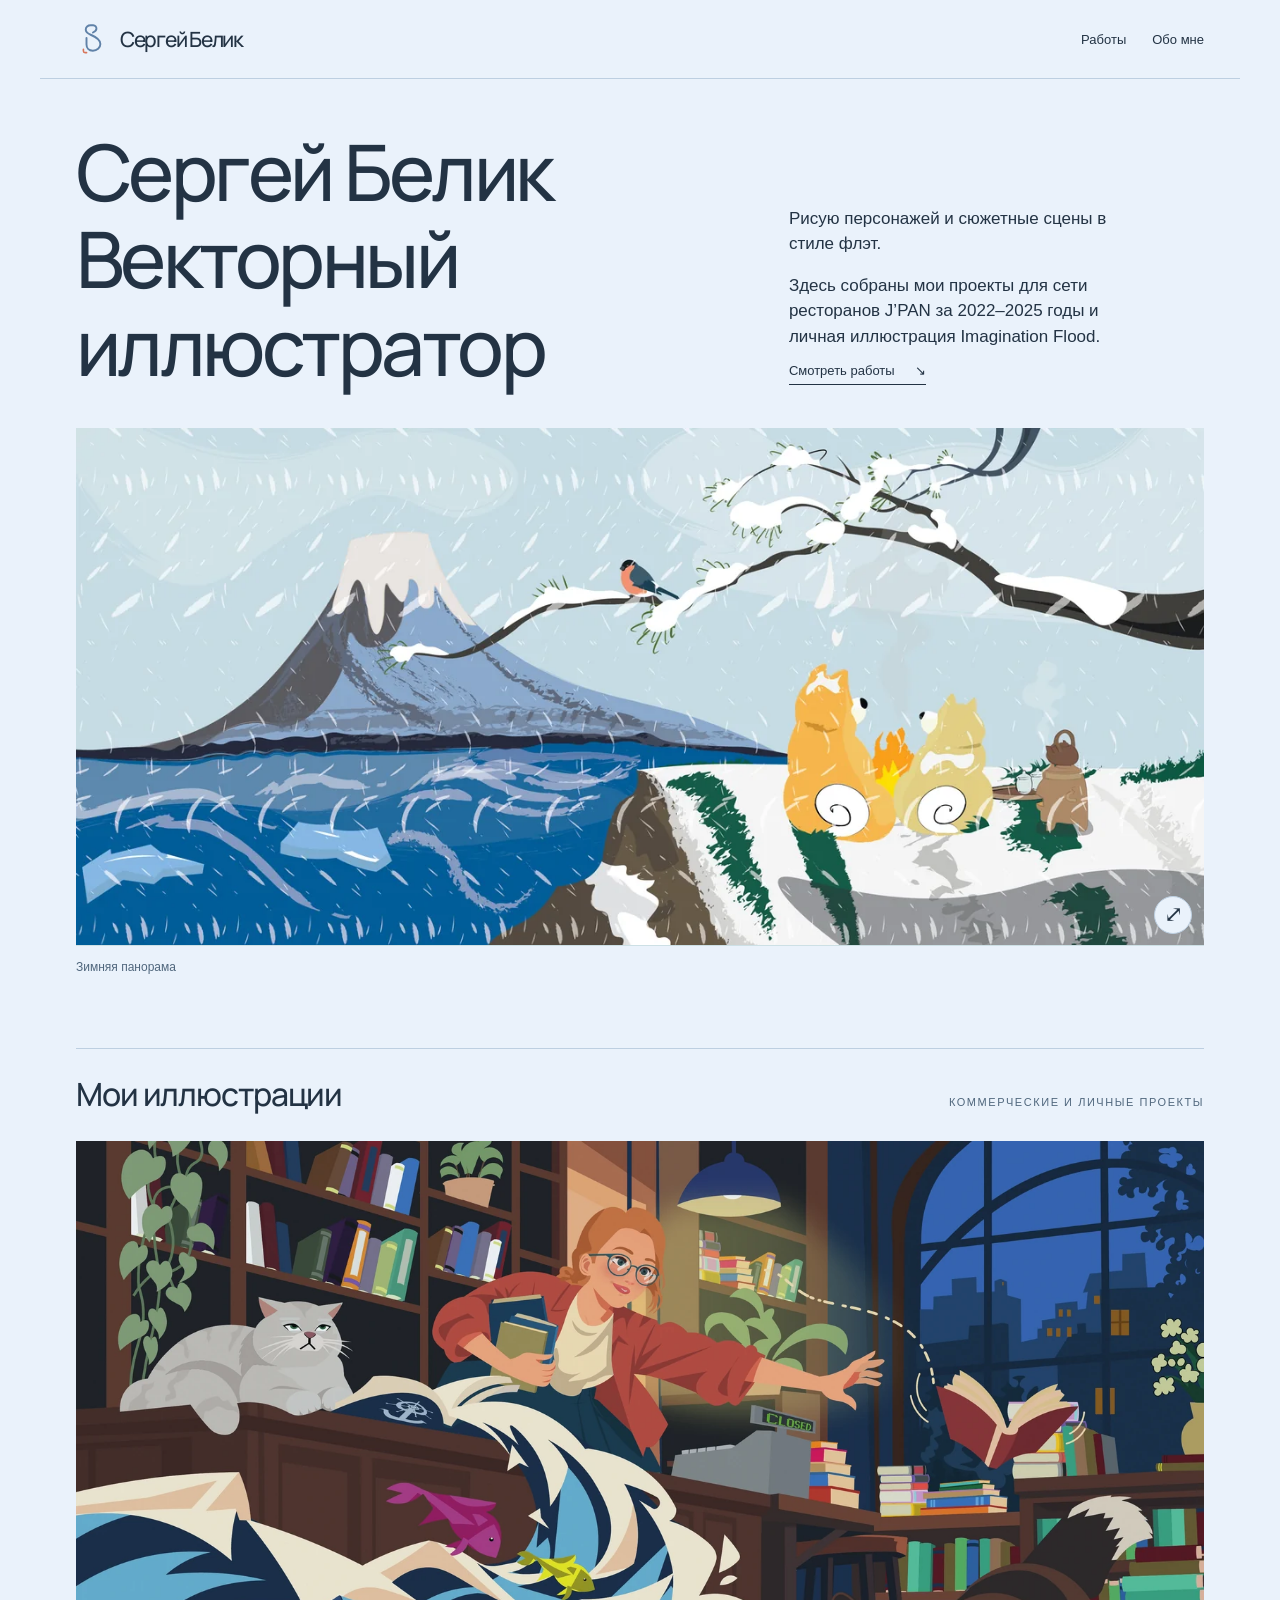
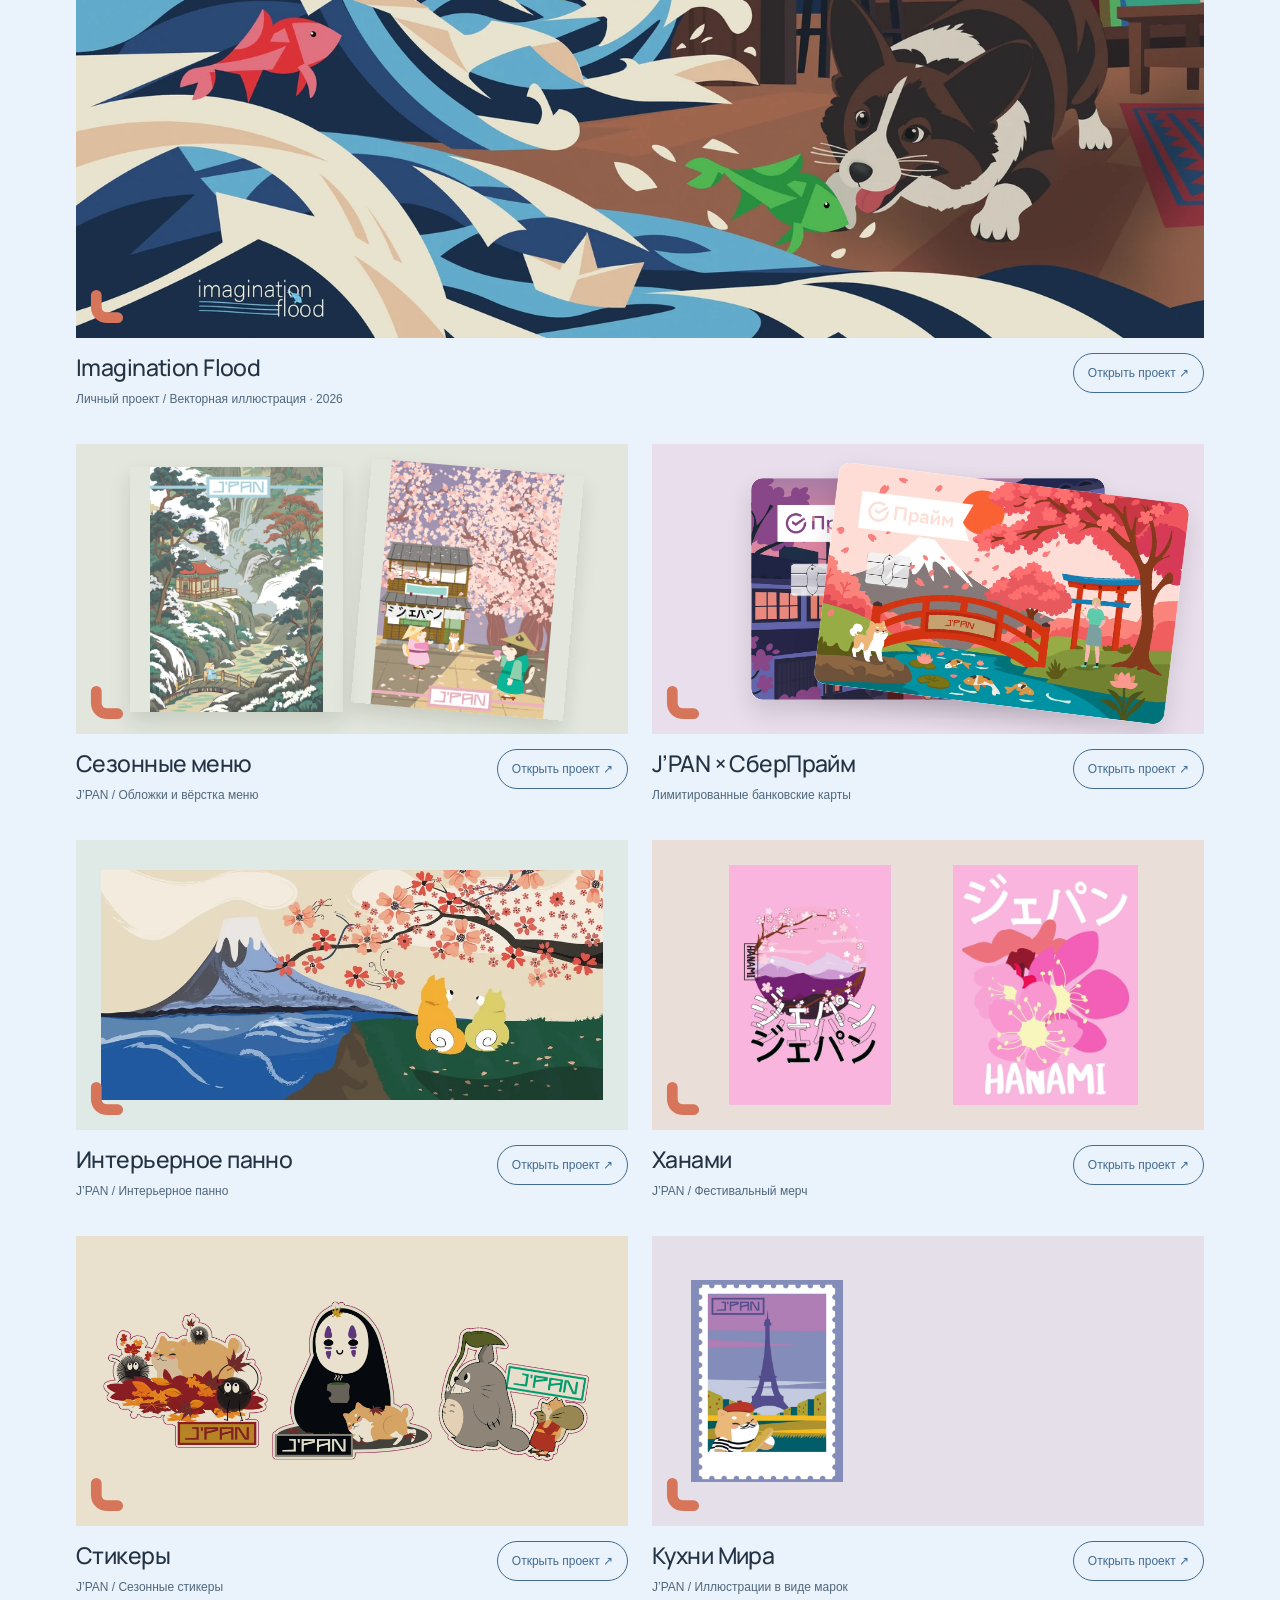
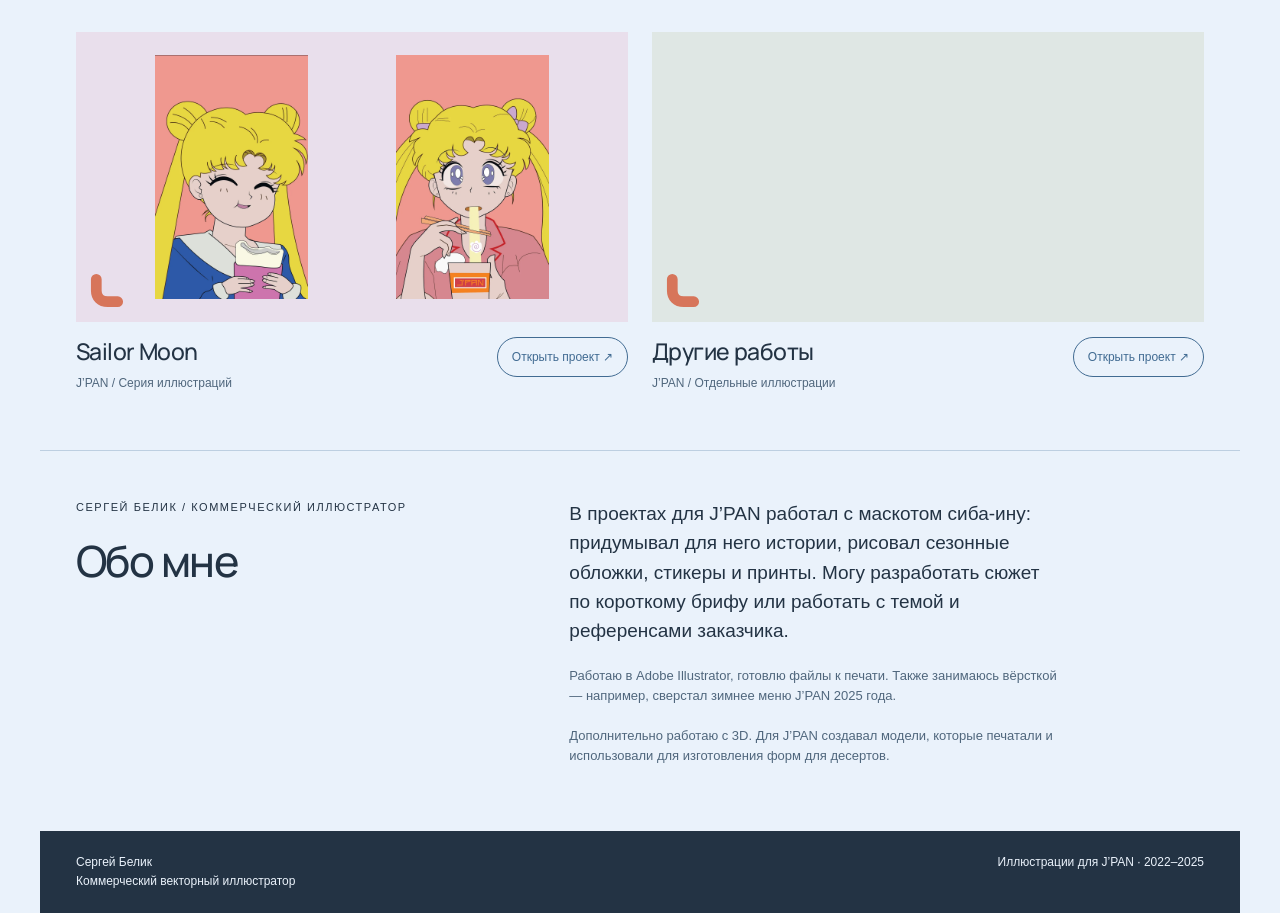
==== index.html @ 5c2aaefe "Preserve the corner's rounded bend throughout the elastic flight" ====
<!DOCTYPE html>

<html lang="ru">
<head>
<meta charset="utf-8"/>
<meta content="width=device-width, initial-scale=1" name="viewport"/>
<meta content="#eaf2fb" name="theme-color"/>
<meta content="Сергей Белик — коммерческий векторный иллюстратор. Проекты для J’PAN в 2022–2025: меню, интерьер, мерч и коллаборации. Личные сюжетные иллюстрации." name="description"/>
<title>Сергей Белик — коммерческая векторная иллюстрация</title>
<link href="favicon.svg" rel="icon" type="image/svg+xml"/>
<link href="assets/fonts/manrope-medium.woff" rel="preload" as="font" type="font/woff" crossorigin="anonymous"/>
<link href="styles.css?v=20261020-smooth-corner" rel="stylesheet"/>
<script defer="" src="content.js?v=20261020-blue-corner"></script>
<script defer src="text-content.js?v=20261020-blue-corner"></script>
<script defer="" src="script.js?v=20261020-rounded-bend"></script>
</head>
<body>
<div id="sergey-portfolio-concept">
<header class="sp-header">
<button aria-label="Сергей Белик — на главную" class="sp-brand cursor-interaction" data-home="" type="button"><img aria-hidden="true" class="sp-brand-mark" src="assets/sb-ribbon.svg?v=20261008-blue-orange-3" alt="" width="32" height="32"/> <span data-text="home.brandName">Сергей Белик</span></button>
<nav aria-label="Навигация портфолио" class="sp-nav"><button class="cursor-interaction" data-jump="sp-work" type="button" data-text="ui.navWork">Работы</button><button class="cursor-interaction" data-jump="sp-about" type="button" data-text="ui.navAbout">Обо мне</button></nav>
</header>
<main class="sp-home">
<section class="sp-intro">
<div><h1 data-text="home.heading">Сергей Белик
Векторный иллюстратор</h1></div>
<div class="sp-intro-copy"><p data-text="home.intro">Рисую персонажей и сюжетные сцены в стиле флэт.</p><p data-text="home.introExtra">Здесь собраны мои проекты для сети ресторанов J’PAN за 2022–2025 годы и личная иллюстрация Imagination Flood.</p><button class="sp-text-link cursor-interaction" data-jump="sp-work" type="button"><span data-text="ui.viewWork">Смотреть работы</span> <span aria-hidden="true">↘</span></button></div>
</section>
<figure class="sp-hero"><button aria-label="Увеличить зимнюю панораму" class="sp-hero-view" data-image="hero" type="button"><img alt="Зимняя панорама J’PAN: гора Фудзи и сиба-ину у костра" data-asset="hero" decoding="async" fetchpriority="high" height="1925" src="assets/previews/hero-winter-panel.webp" width="4200"/></button><figcaption class="sp-hero-caption"><span data-text="home.heroCaption">Зимняя панорама</span></figcaption></figure>
<section class="sp-section" id="sp-work">
<div class="sp-section-head"><h2 data-text="home.worksTitle">Мои иллюстрации</h2><span class="sp-label" data-text="home.worksLabel">Коммерческие и личные проекты</span></div>
<div class="sp-grid">
<button aria-label="Открыть проект: Imagination Flood" class="sp-project sp-project-featured cursor-interaction" data-project="imagination-flood" type="button">
<span class="sp-project-art sp-imagination"><svg class="sp-project-corner" viewBox="423 818 108 111" aria-hidden="true" focusable="false"><path d="M443 838 L443 874 C443 895 457 909 479 909 L511 909"/></svg><img alt="Книжный магазин: девушка, кот и корги среди бумажных волн и оживших книг" data-asset="imaginationFlood" decoding="async" height="1132" loading="lazy" src="assets/previews/imagination-flood.webp" width="1600"/></span>
<span class="sp-project-meta"><span><span class="sp-project-title">Imagination Flood</span><span class="sp-project-label">Личный проект / Векторная иллюстрация · 2026</span></span><span aria-hidden="true" class="sp-arrow">Открыть проект ↗</span></span>
</button>







<button aria-label="Открыть проект: Сезонные меню J’PAN" class="sp-project cursor-interaction" data-project="menus" type="button"><span class="sp-project-art sp-menus"><svg class="sp-project-corner" viewBox="423 818 108 111" aria-hidden="true" focusable="false"><path d="M443 838 L443 874 C443 895 457 909 479 909 L511 909"/></svg><img alt="Зимняя обложка J’PAN" data-asset="winterFront" decoding="async" height="3600" loading="lazy" src="assets/previews/winter25a_back.webp" width="2546"/><img alt="Весенняя обложка Ханами" data-asset="springFront" decoding="async" height="3600" loading="lazy" src="assets/previews/hanami_front.webp" width="2546"/></span><span class="sp-project-meta"><span><span class="sp-project-title">Сезонные меню</span><span class="sp-project-label">J’PAN / Обложки и вёрстка меню</span></span><span aria-hidden="true" class="sp-arrow">Открыть проект ↗</span></span></button><button aria-label="Открыть проект: J’PAN × СберПрайм" class="sp-project cursor-interaction" data-project="bank" type="button"><span class="sp-project-art sp-bank"><svg class="sp-project-corner" viewBox="423 818 108 111" aria-hidden="true" focusable="false"><path d="M443 838 L443 874 C443 895 457 909 479 909 L511 909"/></svg><img alt="Банковская карта с ночной улицей" data-asset="bankNight" decoding="async" height="2270" loading="lazy" src="assets/previews/sber-night-final.webp" width="3600"/><img alt="Банковская карта с садом и сакурой" data-asset="bankSpring" decoding="async" height="2270" loading="lazy" src="assets/previews/sber-sakura-final.webp" width="3600"/></span><span class="sp-project-meta"><span><span class="sp-project-title">J’PAN × СберПрайм</span><span class="sp-project-label">Лимитированные банковские карты</span></span><span aria-hidden="true" class="sp-arrow">Открыть проект ↗</span></span></button><button aria-label="Открыть проект: Интерьерное панно" class="sp-project cursor-interaction" data-project="panel" type="button"><span class="sp-project-art sp-panel"><svg class="sp-project-corner" viewBox="423 818 108 111" aria-hidden="true" focusable="false"><path d="M443 838 L443 874 C443 895 457 909 479 909 L511 909"/></svg><img alt="Иллюстрация для интерьерного панно J’PAN" data-asset="panel" decoding="async" height="412" loading="lazy" src="assets/previews/panel-source-hi.webp" width="900"/></span><span class="sp-project-meta"><span><span class="sp-project-title">Интерьерное панно</span><span class="sp-project-label">J’PAN / Интерьерное панно</span></span><span aria-hidden="true" class="sp-arrow">Открыть проект ↗</span></span></button><button aria-label="Открыть проект: Ханами — фестивальный мерч" class="sp-project cursor-interaction" data-project="merch" type="button"><span class="sp-project-art sp-merch"><svg class="sp-project-corner" viewBox="423 818 108 111" aria-hidden="true" focusable="false"><path d="M443 838 L443 874 C443 895 457 909 479 909 L511 909"/></svg><img alt="Первый принт Ханами" data-asset="merchOne" decoding="async" height="1338" loading="lazy" src="assets/previews/hanami-print-1-cropped.webp" width="900"/><img alt="Второй принт Ханами" data-asset="merchTwo" decoding="async" height="1165" loading="lazy" src="assets/previews/hanami-print-2-cropped.webp" width="900"/></span><span class="sp-project-meta"><span><span class="sp-project-title">Ханами</span><span class="sp-project-label">J’PAN / Фестивальный мерч</span></span><span aria-hidden="true" class="sp-arrow">Открыть проект ↗</span></span></button><button aria-label="Открыть проект: Стикеры" class="sp-project cursor-interaction" data-project="stickers" type="button"><span class="sp-project-art sp-stickers"><svg class="sp-project-corner" viewBox="423 818 108 111" aria-hidden="true" focusable="false"><path d="M443 838 L443 874 C443 895 457 909 479 909 L511 909"/></svg><img alt="Осенний стикер J’PAN" data-asset="stickerOne" decoding="async" height="2000" loading="lazy" src="assets/previews/autumn-sticker-1.webp" width="2000"/><img alt="Второй осенний стикер J’PAN" data-asset="stickerTwo" decoding="async" height="2000" loading="lazy" src="assets/previews/autumn-sticker-2.webp" width="2000"/><img alt="Третий осенний стикер J’PAN" data-asset="stickerThree" decoding="async" height="2000" loading="lazy" src="assets/previews/autumn-sticker-3.webp" width="2000"/></span><span class="sp-project-meta"><span><span class="sp-project-title">Стикеры</span><span class="sp-project-label">J’PAN / Сезонные стикеры</span></span><span aria-hidden="true" class="sp-arrow">Открыть проект ↗</span></span></button><button aria-label="Открыть проект: Кухни Мира" class="sp-project cursor-interaction" data-project="series" type="button"><span class="sp-project-art sp-series"><svg class="sp-project-corner" viewBox="423 818 108 111" aria-hidden="true" focusable="false"><path d="M443 838 L443 874 C443 895 457 909 479 909 L511 909"/></svg><img alt="Первая иллюстрация серии Кухни Мира" data-asset="worldOne" decoding="async" height="2400" loading="lazy" src="assets/previews/world-cuisines-1.webp" width="1800"/><img alt="Вторая иллюстрация серии Кухни Мира" data-asset="worldTwo" decoding="async" height="2400" loading="lazy" src="assets/previews/world-cuisines-2.webp" width="1800"/><img alt="Третья иллюстрация серии Кухни Мира" data-asset="worldThree" decoding="async" height="2400" loading="lazy" src="assets/previews/world-cuisines-3.webp" width="1800"/></span><span class="sp-project-meta"><span><span class="sp-project-title">Кухни Мира</span><span class="sp-project-label">J’PAN / Иллюстрации в виде марок</span></span><span aria-hidden="true" class="sp-arrow">Открыть проект ↗</span></span></button><button aria-label="Открыть проект: Sailor Moon" class="sp-project cursor-interaction" data-project="sailor" type="button"><span class="sp-project-art sp-sailor"><svg class="sp-project-corner" viewBox="423 818 108 111" aria-hidden="true" focusable="false"><path d="M443 838 L443 874 C443 895 457 909 479 909 L511 909"/></svg><img alt="Sailor Moon — первая иллюстрация" data-asset="restored63" decoding="async" height="2600" loading="lazy" src="assets/previews/sailor-moon-1.webp" width="1625"/><img alt="Sailor Moon — вторая иллюстрация" data-asset="restored64" decoding="async" height="2600" loading="lazy" src="assets/previews/sailor-moon-2.webp" width="1625"/></span><span class="sp-project-meta"><span><span class="sp-project-title">Sailor Moon</span><span class="sp-project-label">J’PAN / Серия иллюстраций</span></span><span aria-hidden="true" class="sp-arrow">Открыть проект ↗</span></span></button><button aria-label="Открыть проект: Другие работы" class="sp-project cursor-interaction" data-project="selected" type="button"><span class="sp-project-art sp-selected"><svg class="sp-project-corner" viewBox="423 818 108 111" aria-hidden="true" focusable="false"><path d="M443 838 L443 874 C443 895 457 909 479 909 L511 909"/></svg><img alt="Иллюстрация с драконом" data-asset="dragon" decoding="async" height="1600" loading="lazy" src="assets/previews/dragon.webp" width="3200"/><img alt="Иллюстрация с Вилли Вонкой" data-asset="wonka" decoding="async" height="3400" loading="lazy" src="assets/previews/wonka.webp" width="2405"/></span><span class="sp-project-meta"><span><span class="sp-project-title">Другие работы</span><span class="sp-project-label">J’PAN / Отдельные иллюстрации</span></span><span aria-hidden="true" class="sp-arrow">Открыть проект ↗</span></span></button></div>
</section>
<section class="sp-about" id="sp-about"><div><p class="sp-label" data-text="home.aboutEyebrow">Сергей Белик / Коммерческий иллюстратор</p><h2 data-text="home.aboutTitle">Обо мне</h2></div><div class="sp-about-copy"><p data-text="home.aboutIntro">В проектах для J’PAN работал с маскотом сиба-ину: придумывал для него истории, рисовал сезонные обложки, стикеры и принты. Могу разработать сюжет по короткому брифу или работать с темой и референсами заказчика.</p><p data-text="home.aboutExtra">Работаю в Adobe Illustrator, готовлю файлы к печати. Также занимаюсь вёрсткой — например, сверстал зимнее меню J’PAN 2025 года.

Дополнительно работаю с 3D. Для J’PAN создавал модели, которые печатали и использовали для изготовления форм для десертов.</p></div></section>
</main>
<section aria-label="Страница проекта" class="sp-case" hidden="">
<button aria-label="Назад ко всем работам" class="sp-case-back cursor-interaction" data-return="" type="button"><span aria-hidden="true">←</span> <span data-text="ui.back">Назад</span></button>
<div class="sp-case-head"><div><p class="sp-label" data-case-label=""></p><h2 data-case-title=""></h2></div><p data-case-description=""></p></div>
<div class="sp-case-info"><div><span data-text="ui.client">Клиент</span><div data-case-client=""></div></div><div><span data-text="ui.role">Моя работа</span><div data-case-role=""></div></div><div><span data-text="ui.format">Носитель</span><div data-case-format=""></div></div></div><nav aria-label="Разделы проекта" class="sp-case-nav" hidden=""></nav>
<div class="sp-case-gallery"></div>
<div aria-label="Публикации проекта" class="sp-case-publications" hidden=""></div>
</section>
<footer class="sp-footer"><span><span data-text="home.footerName">Сергей Белик</span><br/><span data-text="home.footerRole">Коммерческий векторный иллюстратор</span></span><span data-text="home.footerNote">Иллюстрации для J’PAN · 2022–2025</span></footer>
<span aria-live="polite" class="sr-only" data-announcement=""></span>
<div class="sp-project-transition" role="status" aria-label="Открываем проект" hidden>
<svg class="sp-transition-logo" viewBox="403 244 480 700" aria-hidden="true" focusable="false">
<path class="sp-transition-blue" d="M647 484 C680 466 721 442 720 403 C722 365 698 332 650 330 L598 330 C537 330 492 367 493 425 C494 473 532 502 598 531 C705 576 804 629 804 725 C804 809 730 867 645 867 C555 867 509 805 509 737 L509 601"/>
<!-- Starts with the existing orange corner and travels once around the logo. -->
<path class="sp-transition-orbit" pathLength="100" d="M443 838 L443 874 C443 895 457 909 479 909 L807 909 C831 909 850 890 850 866 L850 313 C850 289 831 270 807 270 L486 270 C462 270 443 289 443 313 L443 838 Z"/>
</svg>
</div>
<dialog aria-labelledby="sp-lightbox-caption" class="sp-lightbox">
<div class="sp-lightbox-toolbar"><button aria-pressed="false" data-image-zoom="" type="button">Увеличить</button><a data-image-original="" rel="noopener noreferrer" target="_blank">Открыть изображение ↗</a><button aria-label="Закрыть просмотр" autofocus="" data-image-close="" type="button">Закрыть ×</button></div>
<div class="sp-lightbox-stage"><img alt=""/></div>
<div class="sp-lightbox-bottom"><button aria-label="Предыдущее изображение" data-image-previous="" type="button">←</button><p id="sp-lightbox-caption"></p><button aria-label="Следующее изображение" data-image-next="" type="button">→</button></div>
</dialog></div>
</body>
</html>
---- styles.css ----
@font-face{font-family:Manrope;src:url('assets/fonts/manrope-medium.woff') format('woff');font-style:normal;font-weight:500;font-display:swap}
    #sergey-portfolio-concept{--paper:#eaf2fb;--ink:#233344;--sub:#50677d;--rule:#bdcfe1;--accent:#416b92;--stage:#d8e6f3;--corner:#d7755a;font-family:Arial,Helvetica,sans-serif;color:var(--ink);background:var(--paper);text-align:left;overflow-wrap:break-word}
    #sergey-portfolio-concept *{box-sizing:border-box}
    #sergey-portfolio-concept [hidden]{display:none!important}
    #sergey-portfolio-concept button,#sergey-portfolio-concept a{font:inherit;color:inherit}
    #sergey-portfolio-concept h1,#sergey-portfolio-concept h2,#sergey-portfolio-concept h3,#sergey-portfolio-concept h4,#sergey-portfolio-concept .sp-project-title,#sergey-portfolio-concept .sp-brand{font-family:Manrope,Arial,Helvetica,sans-serif;font-weight:500;font-style:normal;font-synthesis:none}
    #sergey-portfolio-concept button{cursor:inherit}
    #sergey-portfolio-concept img{display:block;max-width:100%;height:auto}
    #sergey-portfolio-concept p,#sergey-portfolio-concept h1,#sergey-portfolio-concept h2,#sergey-portfolio-concept h3{margin:0}
    #sergey-portfolio-concept .sp-header{padding:23px 36px;display:flex;justify-content:space-between;align-items:center;gap:24px;border-bottom:1px solid var(--rule)}
    #sergey-portfolio-concept .sp-brand{font-size:21px;letter-spacing:-.06em;background:none;border:0;padding:0;text-align:left;font-weight:500;display:flex;gap:12px;align-items:center}
    #sergey-portfolio-concept .sp-brand-mark{display:block;flex:0 0 32px;width:32px;height:32px;object-fit:contain}
    #sergey-portfolio-concept .sp-nav{display:flex;gap:26px}
    #sergey-portfolio-concept .sp-nav button{font-size:13px;padding:4px 0;border:0;background:none}
    #sergey-portfolio-concept .sp-label{font-size:11px;line-height:1.5;letter-spacing:.14em;text-transform:uppercase}
    #sergey-portfolio-concept .sp-intro{padding:49px 36px 38px;display:grid;grid-template-columns:1.65fr 1fr;gap:28px;align-items:end}
    #sergey-portfolio-concept .sp-intro .sp-label{color:var(--accent);margin-bottom:22px}
    #sergey-portfolio-concept h1{font-weight:500;font-size:clamp(40px,6.9vw,78px);line-height:1.12;letter-spacing:-.045em}
    #sergey-portfolio-concept [data-text="home.heading"],#sergey-portfolio-concept [data-case-description],#sergey-portfolio-concept .sp-intro-copy p,#sergey-portfolio-concept .sp-about-copy p{white-space:pre-line}
    #sergey-portfolio-concept .sp-intro-copy{max-width:360px;padding-bottom:5px}
    #sergey-portfolio-concept .sp-intro-copy p{font-size:17px;line-height:1.5}
    #sergey-portfolio-concept .sp-intro-copy p+p{margin-top:16px}
    #sergey-portfolio-concept .sp-text-link{display:inline-flex;align-items:center;gap:20px;padding:14px 0 6px;background:none;border:0;border-bottom:1px solid var(--ink);font-size:13px}
    #sergey-portfolio-concept .sp-hero{margin:0 36px}
    #sergey-portfolio-concept .sp-hero img{width:100%;aspect-ratio:2.18;object-fit:contain;background:#cde0e5}
    #sergey-portfolio-concept .sp-hero-caption{display:flex;justify-content:space-between;gap:16px;padding:14px 0 22px;color:var(--sub);font-size:12px}
    #sergey-portfolio-concept .sp-section{padding:52px 36px 58px}
    #sergey-portfolio-concept .sp-section-head{display:flex;justify-content:space-between;align-items:baseline;gap:20px;margin-bottom:25px;border-top:1px solid var(--rule);padding-top:23px}
    #sergey-portfolio-concept .sp-section-head h2{font-size:32px;font-weight:500;letter-spacing:-.035em}
    #sergey-portfolio-concept .sp-section-head .sp-label{color:var(--sub)}
    #sergey-portfolio-concept .sp-grid{display:grid;grid-template-columns:1fr 1fr;gap:36px 24px}
    #sergey-portfolio-concept .sp-project{border:0;background:none;padding:0;display:block;width:100%;text-align:left}
    #sergey-portfolio-concept .sp-project-art{height:290px;position:relative;overflow:hidden;display:flex;align-items:center;justify-content:center;gap:18px;padding:23px;background:var(--stage)}
    #sergey-portfolio-concept .sp-project:hover .sp-project-art{filter:brightness(.98)}
    #sergey-portfolio-concept .sp-project:hover .sp-project-title{color:var(--accent)}
    #sergey-portfolio-concept .sp-menus{background:light-dark(#e2e6dc,#354031)}
    #sergey-portfolio-concept .sp-menus img{width:42%;max-height:245px;object-fit:contain;box-shadow:0 10px 20px #18211420}
    #sergey-portfolio-concept .sp-menus img:first-child{transform:rotate(-5deg)}
    #sergey-portfolio-concept .sp-menus img:last-child{transform:rotate(5deg)}
    #sergey-portfolio-concept .sp-bank{background:light-dark(#e9dfec,#3b2c42)}
    #sergey-portfolio-concept .sp-bank img{position:absolute;width:64%;border-radius:12px;box-shadow:0 12px 24px #21112525}
    #sergey-portfolio-concept .sp-bank img:first-child{top:31px;left:30px;transform:rotate(-7deg)}
    #sergey-portfolio-concept .sp-bank img:last-child{bottom:29px;right:26px;transform:rotate(7deg)}
    #sergey-portfolio-concept .sp-panel{background:light-dark(#dfe9e6,#2f413b);padding:25px}
    #sergey-portfolio-concept .sp-panel img{width:100%;max-height:235px;object-fit:contain}
    #sergey-portfolio-concept .sp-merch{background:light-dark(#eaded8,#44352d)}
    #sergey-portfolio-concept .sp-merch img{width:43%;height:240px;object-fit:contain}
    #sergey-portfolio-concept .sp-series{background:light-dark(#e4dfe9,#3a3142);gap:9px}
    #sergey-portfolio-concept .sp-series img{width:30%;max-height:229px;object-fit:contain}
    #sergey-portfolio-concept .sp-stickers{background:light-dark(#e9e1ce,#d6d0bf);gap:0}
    #sergey-portfolio-concept .sp-stickers img{width:33%;object-fit:contain;mix-blend-mode:multiply}
    #sergey-portfolio-concept .sp-stickers img:first-child{transform:rotate(-9deg) translateY(22px)}
    #sergey-portfolio-concept .sp-stickers img:last-child{transform:rotate(9deg) translateY(15px)}
    #sergey-portfolio-concept .sp-project-meta{display:flex;justify-content:space-between;align-items:start;gap:14px;margin-top:15px;flex-wrap:wrap}
    #sergey-portfolio-concept .sp-project-title{display:block;font-size:23px;font-weight:500;letter-spacing:-.025em;line-height:1.3}
    #sergey-portfolio-concept .sp-project-label{display:block;font-size:12px;line-height:1.5;color:var(--sub);margin-top:7px}
    #sergey-portfolio-concept .sp-arrow{color:var(--accent);font-size:12px;line-height:1.5;padding:10px 14px;border:1px solid currentColor;border-radius:24px;white-space:nowrap;transition:background .15s,color .15s}
    #sergey-portfolio-concept .sp-project:hover .sp-arrow,#sergey-portfolio-concept .sp-project:focus-visible .sp-arrow{color:var(--paper);background:var(--accent);border-color:var(--accent)}
    #sergey-portfolio-concept button{cursor:pointer}
    #sergey-portfolio-concept button:focus-visible,#sergey-portfolio-concept a:focus-visible{outline:2px solid var(--accent);outline-offset:6px}
    @media(hover:hover) and (pointer:fine){#sergey-portfolio-concept .sp-project:hover .sp-project-art{animation:sp-work-jiggle .36s ease-out}}
    @keyframes sp-work-jiggle{0%,100%{transform:none}25%{transform:translate(-2px,0) rotate(-.4deg)}55%{transform:translate(2px,-1px) rotate(.4deg)}78%{transform:translate(-1px,0) rotate(-.2deg)}}
    @media(prefers-reduced-motion:reduce){#sergey-portfolio-concept .sp-project:hover .sp-project-art{animation:none}#sergey-portfolio-concept .sp-arrow{transition:none}}
    #sergey-portfolio-concept .sp-about{display:grid;grid-template-columns:1fr 1.4fr;gap:40px;padding:48px 36px 64px;border-top:1px solid var(--rule)}
    #sergey-portfolio-concept .sp-about h2{font-size:43px;font-weight:500;letter-spacing:-.035em;margin-top:16px}
    #sergey-portfolio-concept .sp-about-copy{max-width:490px;font-size:19px;line-height:1.55}
    #sergey-portfolio-concept .sp-about-copy p+p{font-size:13px;color:var(--sub);margin-top:20px}
    #sergey-portfolio-concept .sp-footer{padding:22px 36px;background:var(--ink);color:var(--paper);display:flex;justify-content:space-between;gap:20px;font-size:12px;line-height:1.6}
    #sergey-portfolio-concept .sp-case{padding:34px 36px 100px}
    #sergey-portfolio-concept .sp-case-back{position:fixed;left:max(20px,calc((100vw - 1200px) / 2 + 36px));bottom:calc(24px + env(safe-area-inset-bottom,0px));z-index:10;display:inline-flex;align-items:center;gap:12px;min-height:48px;padding:12px 20px;border:1px solid var(--rule);border-radius:28px;background:var(--paper);box-shadow:0 4px 24px #22251f20;font-size:14px;line-height:1.5}
    #sergey-portfolio-concept .sp-case-back:hover{border-color:var(--accent);color:var(--accent)}
    #sergey-portfolio-concept .sp-case-head{padding:38px 0 30px;display:grid;grid-template-columns:1.2fr 1fr;gap:32px;align-items:end}
    #sergey-portfolio-concept .sp-case-head h2{font-size:clamp(36px,5.4vw,60px);line-height:1.12;font-weight:500;letter-spacing:-.035em;margin-top:15px}
    #sergey-portfolio-concept .sp-case-head p{font-size:16px;line-height:1.6;max-width:370px}
    #sergey-portfolio-concept .sp-case-info{border-top:1px solid var(--rule);border-bottom:1px solid var(--rule);padding:15px 0;display:flex;gap:44px;flex-wrap:wrap;font-size:12px;margin-bottom:30px}
    #sergey-portfolio-concept .sp-case-info span{color:var(--sub);display:block;margin-bottom:5px}
    #sergey-portfolio-concept .sp-case-gallery{display:grid;grid-template-columns:1fr 1fr;gap:30px 20px;align-items:start}
    #sergey-portfolio-concept .sp-case-gallery figure{margin:0;min-width:0}
    #sergey-portfolio-concept .sp-media-art{background:var(--stage);padding:24px;display:flex;align-items:center;justify-content:center}
    #sergey-portfolio-concept .sp-case-gallery img{width:100%;height:auto;max-height:480px;object-fit:contain}
    #sergey-portfolio-concept .sp-case-gallery .sp-media-published .sp-media-art{background:none;padding:0}
    #sergey-portfolio-concept .sp-case-gallery .sp-media-published img{height:auto;max-height:480px}
    #sergey-portfolio-concept .sp-case-gallery figcaption{font-size:12px;line-height:1.6;color:var(--sub);padding-top:12px;display:flex;justify-content:space-between;gap:10px;flex-wrap:wrap}
    #sergey-portfolio-concept .sp-case-gallery figcaption a{color:var(--ink);text-underline-offset:4px}
    #sergey-portfolio-concept .sp-case-publications{display:flex;flex-wrap:wrap;gap:10px 20px;margin-bottom:25px;font-size:12px}
    #sergey-portfolio-concept .sp-case-publications a{color:var(--ink);text-underline-offset:4px}
    #sergey-portfolio-concept .sp-case-gallery.sp-case-wide img{height:auto;max-height:560px}
    #sergey-portfolio-concept .sp-series.sp-series-live{padding:0}
    #sergey-portfolio-concept .sp-series.sp-series-live img{width:100%;max-height:none;height:100%;object-fit:cover}
    #sergey-portfolio-concept .sp-case-gallery.sp-case-wide{grid-template-columns:1fr}
    #sergey-portfolio-concept .sp-case-proof{margin-top:34px;border-top:1px solid var(--rule);padding-top:23px;display:grid;grid-template-columns:1fr 1fr;gap:25px;align-items:start}
    #sergey-portfolio-concept .sp-case-proof h3{font-size:25px;letter-spacing:-.04em;font-weight:500;margin:14px 0}
    #sergey-portfolio-concept .sp-case-proof p{color:var(--sub);font-size:14px;line-height:1.6}
    #sergey-portfolio-concept .sp-case-proof img{width:100%;max-height:460px;object-fit:contain}
    #sergey-portfolio-concept .sp-case-proof a{display:inline-block;font-size:13px;margin-top:16px;text-underline-offset:4px}
    #sergey-portfolio-concept .sp-case-proof{margin:0 0 36px;padding-bottom:24px;border-bottom:1px solid var(--rule)}
    #sergey-portfolio-concept .sp-proof-media{display:grid;gap:16px}
    #sergey-portfolio-concept .sp-proof-media figure{margin:0}
    #sergey-portfolio-concept .sp-proof-media figcaption{font-size:12px;color:var(--sub);padding-top:9px}
    #sergey-portfolio-concept .sp-proof-links{display:flex;flex-wrap:wrap;gap:0 20px}
    #sergey-portfolio-concept .sp-proof-preview{display:grid;grid-template-columns:1fr 1fr 1fr;gap:24px}
    #sergey-portfolio-concept .sp-proof-preview button{border:0;background:none;text-align:left;padding:0}
    #sergey-portfolio-concept .sp-proof-preview img{width:100%;height:210px;object-fit:contain;background:var(--stage)}
    #sergey-portfolio-concept .sp-proof-preview span{display:block;font-size:14px;margin-top:12px}
    #sergey-portfolio-concept .sp-project-proof-note{display:block;font-size:12px;color:var(--accent);margin-top:9px}
    @media(max-width:680px){#sergey-portfolio-concept .sp-proof-preview{grid-template-columns:1fr;gap:24px}#sergey-portfolio-concept .sp-proof-preview img{height:260px}}
    @media(max-width:680px){
      #sergey-portfolio-concept .sp-header{padding:20px;align-items:start;gap:18px;flex-wrap:wrap}
      #sergey-portfolio-concept .sp-nav{gap:20px}
      #sergey-portfolio-concept .sp-intro{padding:34px 20px 28px;grid-template-columns:1fr;gap:24px}
      #sergey-portfolio-concept h1{font-size:clamp(38px,9vw,61px)}
      #sergey-portfolio-concept .sp-intro .sp-label{margin-bottom:18px}
      #sergey-portfolio-concept .sp-intro-copy{max-width:100%;display:block}
      #sergey-portfolio-concept .sp-intro-copy p{font-size:14px}
      #sergey-portfolio-concept .sp-text-link{font-size:12px;gap:12px;margin-top:14px}
      #sergey-portfolio-concept .sp-hero{margin:0 20px}
      #sergey-portfolio-concept .sp-hero-caption{font-size:11px;flex-wrap:wrap;gap:5px;padding-bottom:5px}
      #sergey-portfolio-concept .sp-section{padding:35px 20px 42px}
      #sergey-portfolio-concept .sp-section-head{gap:12px;flex-wrap:wrap}
      #sergey-portfolio-concept .sp-section-head h2{font-size:28px}
      #sergey-portfolio-concept .sp-grid{grid-template-columns:1fr;gap:29px}
      #sergey-portfolio-concept .sp-project-art{height:300px}
      #sergey-portfolio-concept .sp-about{grid-template-columns:1fr;padding:35px 20px 42px;gap:25px}
      #sergey-portfolio-concept .sp-about h2{font-size:36px}
      #sergey-portfolio-concept .sp-about-copy{font-size:17px}
      #sergey-portfolio-concept .sp-footer{padding:22px 20px;flex-wrap:wrap}
      #sergey-portfolio-concept .sp-case{padding:28px 20px 100px}
      #sergey-portfolio-concept .sp-case-head{grid-template-columns:1fr;gap:22px}
      #sergey-portfolio-concept .sp-case-gallery{gap:25px;grid-template-columns:1fr}
      #sergey-portfolio-concept .sp-media-art{padding:16px}
      #sergey-portfolio-concept .sp-case-gallery img,#sergey-portfolio-concept .sp-case-gallery .sp-media-published img{height:auto;max-height:520px}
      #sergey-portfolio-concept .sp-case-info{gap:20px}
      #sergey-portfolio-concept .sp-case-proof{grid-template-columns:1fr}
    }
    @media(max-width:380px){#sergey-portfolio-concept .sp-intro-copy{display:block}#sergey-portfolio-concept .sp-text-link{margin-top:15px}#sergey-portfolio-concept .sp-project-art{height:250px}#sergey-portfolio-concept .sp-menus img{max-height:205px}#sergey-portfolio-concept .sp-merch img{height:200px}}
    @media(pointer:coarse){#sergey-portfolio-concept .sp-nav button,#sergey-portfolio-concept .sp-brand,#sergey-portfolio-concept .sp-text-link,#sergey-portfolio-concept .sp-case-back{min-height:44px}}

html { color-scheme: light; }
body { margin: 0; background: #eaf2fb; }
#sergey-portfolio-concept { max-width: 1200px; margin: 0 auto; }
#sergey-portfolio-concept .sr-only { position: absolute; width: 1px; height: 1px; padding: 0; margin: -1px; overflow: hidden; clip-path: inset(50%); white-space: nowrap; border: 0; }

#sergey-portfolio-concept .sp-selected{background:light-dark(#dfe7e4,#2f413b)}
#sergey-portfolio-concept .sp-selected img{width:44%;height:100%;object-fit:contain}
#sergey-portfolio-concept .sp-gallery-heading{grid-column:1 / -1;font-size:23px;font-weight:500;letter-spacing:-.04em;padding-top:18px;border-top:1px solid var(--rule)}

#sergey-portfolio-concept .sp-sailor{background:light-dark(#e9dfec,#3b2c42)}
#sergey-portfolio-concept .sp-sailor img{width:44%;height:100%;object-fit:contain}
#sergey-portfolio-concept .sp-case-publications{margin-top:30px}

#sergey-portfolio-concept .sp-case-nav{position:sticky;top:0;z-index:2;display:flex;flex-wrap:wrap;gap:8px;padding:14px 0 18px;background:var(--paper);border-bottom:1px solid var(--rule);margin-bottom:26px}
#sergey-portfolio-concept .sp-case-nav button{border:1px solid var(--rule);background:none;border-radius:22px;padding:10px 14px;font-size:12px;line-height:1.5;text-align:left}
#sergey-portfolio-concept .sp-case-nav button:hover{border-color:var(--accent);color:var(--accent)}
#sergey-portfolio-concept .sp-gallery-heading{scroll-margin-top:130px}
#sergey-portfolio-concept .sp-media-art{width:100%;border:0;position:relative;cursor:zoom-in}
#sergey-portfolio-concept .sp-media-art::after,#sergey-portfolio-concept .sp-hero-view::after{content:'⤢';position:absolute;right:12px;bottom:12px;display:grid;place-items:center;width:36px;height:36px;border:1px solid var(--rule);border-radius:50%;background:var(--paper);color:var(--ink);font-size:23px}
#sergey-portfolio-concept .sp-hero-view{display:block;position:relative;width:100%;padding:0;border:0;background:none;cursor:zoom-in}
#sergey-portfolio-concept .sp-lightbox{position:fixed;inset:0;width:min(1400px,96vw);height:94dvh;max-width:96vw;max-height:94dvh;margin:auto;padding:18px;border:1px solid var(--rule);border-radius:12px;background:var(--paper);color:var(--ink);overflow:hidden}
#sergey-portfolio-concept .sp-lightbox[open]{display:flex;flex-direction:column;gap:14px}
#sergey-portfolio-concept .sp-lightbox::backdrop{background:#000b}
#sergey-portfolio-concept .sp-lightbox-toolbar{display:flex;align-items:center;gap:12px;flex-wrap:wrap;flex-shrink:0}
#sergey-portfolio-concept .sp-lightbox button,#sergey-portfolio-concept .sp-lightbox-toolbar a{padding:10px 14px;min-height:44px;border:1px solid var(--rule);border-radius:24px;background:none;font-size:12px;line-height:1.5;text-decoration:none;white-space:nowrap}
#sergey-portfolio-concept .sp-lightbox-toolbar [data-image-close]{margin-left:auto}
#sergey-portfolio-concept .sp-lightbox-stage{flex:1;min-height:0;overflow:auto;position:relative;background:var(--stage);overscroll-behavior:contain}
#sergey-portfolio-concept .sp-lightbox-stage img{position:absolute;top:50%;left:50%;transform:translate(-50%,-50%);width:auto;height:auto;max-width:100%;max-height:100%;object-fit:contain;cursor:zoom-in}
#sergey-portfolio-concept .sp-lightbox-zoomed .sp-lightbox-stage{display:block}
#sergey-portfolio-concept .sp-lightbox-zoomed .sp-lightbox-stage img{position:static;transform:none;width:var(--image-width);max-width:none;max-height:none;cursor:zoom-out}
#sergey-portfolio-concept .sp-lightbox-bottom{display:flex;align-items:center;justify-content:space-between;gap:16px;font-size:12px;line-height:1.5;flex-shrink:0}
#sergey-portfolio-concept .sp-lightbox-bottom p{min-width:0;text-align:center}
#sergey-portfolio-concept .sp-lightbox button:disabled{opacity:.35;cursor:default}
@media(max-width:680px){#sergey-portfolio-concept .sp-gallery-heading{scroll-margin-top:210px}#sergey-portfolio-concept .sp-lightbox{padding:12px;gap:10px}#sergey-portfolio-concept .sp-lightbox-toolbar{gap:7px}#sergey-portfolio-concept .sp-lightbox button,#sergey-portfolio-concept .sp-lightbox-toolbar a{padding:10px;font-size:11px}}
#sergey-portfolio-concept .sp-gallery-subheading{grid-column:1 / -1;font-size:16px;font-weight:500;letter-spacing:-.02em;margin:0;padding-top:12px}

#sergey-portfolio-concept .sp-case-gallery{justify-items:center}
#sergey-portfolio-concept .sp-case-gallery figure{width:100%}
#sergey-portfolio-concept .sp-case-gallery .sp-media-single{grid-column:1 / -1;width:calc((100% - 20px) / 2)}
#sergey-portfolio-concept .sp-case-gallery.sp-case-wide .sp-media-single{width:100%}
#sergey-portfolio-concept .sp-case-gallery .sp-media-art{height:440px}
#sergey-portfolio-concept .sp-case-gallery img,#sergey-portfolio-concept .sp-case-gallery .sp-media-published img{width:100%;height:100%;max-height:100%;object-fit:contain}
#sergey-portfolio-concept .sp-case-gallery .sp-media-published .sp-media-art{padding:18px;background:var(--stage);border:1px solid var(--rule)}
#sergey-portfolio-concept .sp-case-gallery.sp-case-wide .sp-media-art{height:560px}
#sergey-portfolio-concept .sp-case-gallery figcaption{align-items:center;justify-content:center;flex-direction:column;text-align:center;gap:10px;padding-top:14px}
#sergey-portfolio-concept .sp-case-gallery figcaption a,#sergey-portfolio-concept .sp-case-publications .sp-release-link{display:inline-flex;align-items:center;justify-content:center;min-height:40px;padding:8px 16px;border:1px solid var(--rule);border-radius:24px;font-size:12px;line-height:1.5;text-decoration:none;color:var(--ink);background:var(--paper)}
#sergey-portfolio-concept .sp-release-link:hover{border-color:var(--accent);color:var(--accent)}
#sergey-portfolio-concept .sp-case-publications{display:flex;justify-content:center;gap:16px;max-width:880px;margin:38px auto 0;padding-top:24px;border-top:1px solid var(--rule);text-align:center}
#sergey-portfolio-concept .sp-release-heading{width:100%;font-size:20px;font-weight:500;margin-bottom:4px}
#sergey-portfolio-concept .sp-release-card{display:flex;align-items:center;flex-direction:column;justify-content:space-between;gap:12px;flex:0 1 250px;padding:18px;background:var(--stage);border:1px solid var(--rule)}
#sergey-portfolio-concept .sp-release-context{font-size:12px;line-height:1.5;color:var(--sub)}
#sergey-portfolio-concept .sp-gallery-heading,#sergey-portfolio-concept .sp-gallery-subheading{width:100%;text-align:center}
@media(max-width:680px){
 #sergey-portfolio-concept .sp-case-gallery .sp-media-single{width:100%}
 #sergey-portfolio-concept .sp-case-gallery .sp-media-art{height:clamp(280px,95vw,480px)}
 #sergey-portfolio-concept .sp-case-gallery.sp-case-wide .sp-media-art{height:clamp(240px,95vw,480px)}
 #sergey-portfolio-concept .sp-release-card{flex-basis:100%;max-width:360px}
}
#sergey-portfolio-concept .sp-case-gallery .sp-media-published{max-width:540px}

/* The clicked card's corner lands on the logo, then completes its orbit. */
#sergey-portfolio-concept .sp-project-transition{position:fixed;inset:0;z-index:9999;display:grid;place-items:center;pointer-events:all}
#sergey-portfolio-concept .sp-project-transition::before{content:'';position:absolute;inset:0;background:var(--paper);animation:sp-transition-wash .24s ease-out both}
#sergey-portfolio-concept .sp-transition-logo{position:relative;display:block;width:clamp(112px,24vw,152px);height:auto;overflow:visible;animation:sp-transition-wash .24s ease-out both}
#sergey-portfolio-concept .sp-transition-blue{fill:none;stroke:#6082A8;stroke-width:41;stroke-linecap:round;stroke-linejoin:round}
#sergey-portfolio-concept .sp-transition-orbit{fill:none;stroke:var(--corner);stroke-width:34;stroke-linecap:round;stroke-linejoin:round;stroke-dasharray:var(--sp-orbit-rest,5.7 94.3);stroke-dashoffset:0;visibility:hidden}
#sergey-portfolio-concept .sp-transition-arrived .sp-transition-orbit{visibility:visible;animation:sp-corner-orbit 1s linear both}
#sergey-portfolio-concept .sp-project-corner{position:absolute;left:14px;bottom:14px;z-index:3;width:34px;height:35px;pointer-events:none}
#sergey-portfolio-concept .sp-project-corner path,#sergey-portfolio-concept .sp-transition-flyer path{fill:none;stroke:var(--corner);stroke-linecap:round;stroke-linejoin:round}
#sergey-portfolio-concept .sp-project-corner path{stroke-width:34}
#sergey-portfolio-concept .sp-project-is-opening .sp-project-corner{opacity:0}
#sergey-portfolio-concept .sp-project-is-opening .sp-project-art{animation:none}
#sergey-portfolio-concept .sp-transition-flyer{position:fixed;left:0;top:0;width:100%;height:100%;z-index:1;overflow:visible;pointer-events:none}
@keyframes sp-transition-wash{from{opacity:0}to{opacity:1}}
@keyframes sp-corner-orbit{
  0%{stroke-dasharray:var(--sp-orbit-rest,5.7 94.3);stroke-dashoffset:0}
  14%{stroke-dasharray:14 86;stroke-dashoffset:-9}
  26%{stroke-dasharray:19 81;stroke-dashoffset:-24}
  75%{stroke-dasharray:19 81;stroke-dashoffset:-77}
  89%{stroke-dasharray:12 88;stroke-dashoffset:-91}
  100%{stroke-dasharray:var(--sp-orbit-rest,5.7 94.3);stroke-dashoffset:-100}
}
@media(max-width:680px){#sergey-portfolio-concept .sp-project-corner{left:12px;bottom:12px;width:30px;height:31px}}
@media(prefers-reduced-motion:reduce){#sergey-portfolio-concept .sp-transition-orbit,#sergey-portfolio-concept .sp-transition-logo,#sergey-portfolio-concept .sp-project-transition::before{animation:none}}

/* A complete landscape illustration, shown without cropping at every size. */
#sergey-portfolio-concept .sp-project-featured{grid-column:1 / -1}
#sergey-portfolio-concept .sp-project-art.sp-imagination{height:auto;aspect-ratio:3600 / 2546;padding:0;background:#1c3047}
#sergey-portfolio-concept .sp-imagination img{width:100%;height:100%;object-fit:contain}
#sergey-portfolio-concept .sp-case-gallery.sp-case-illustration .sp-media-art{height:auto;aspect-ratio:3600 / 2546;padding:0;background:none}
#sergey-portfolio-concept .sp-case-gallery.sp-case-illustration img{width:100%;height:100%;max-height:none;object-fit:contain}

/* Narrative copy beside its menu group. */
#sergey-portfolio-concept .sp-gallery-description{grid-column:1 / -1;width:100%;max-width:760px;font-size:16px;line-height:1.6;white-space:pre-line;color:var(--sub);text-align:center}
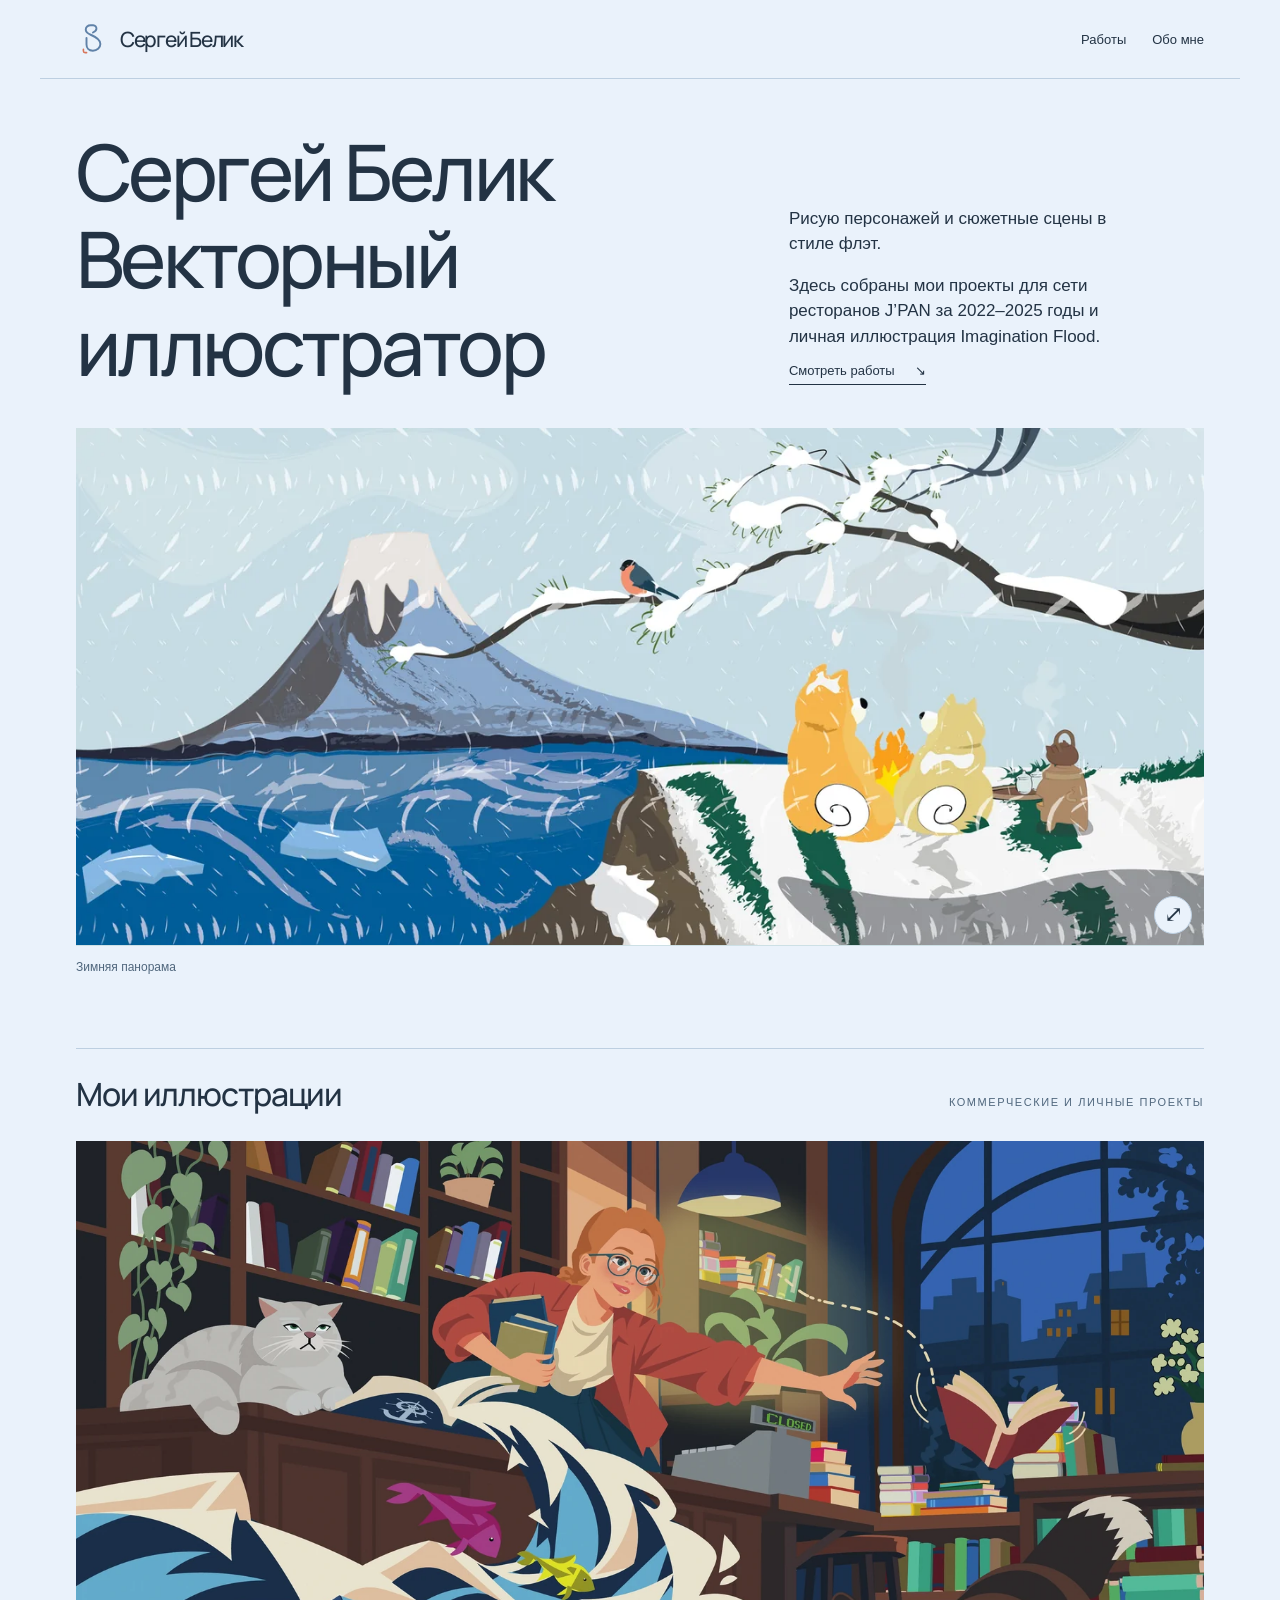
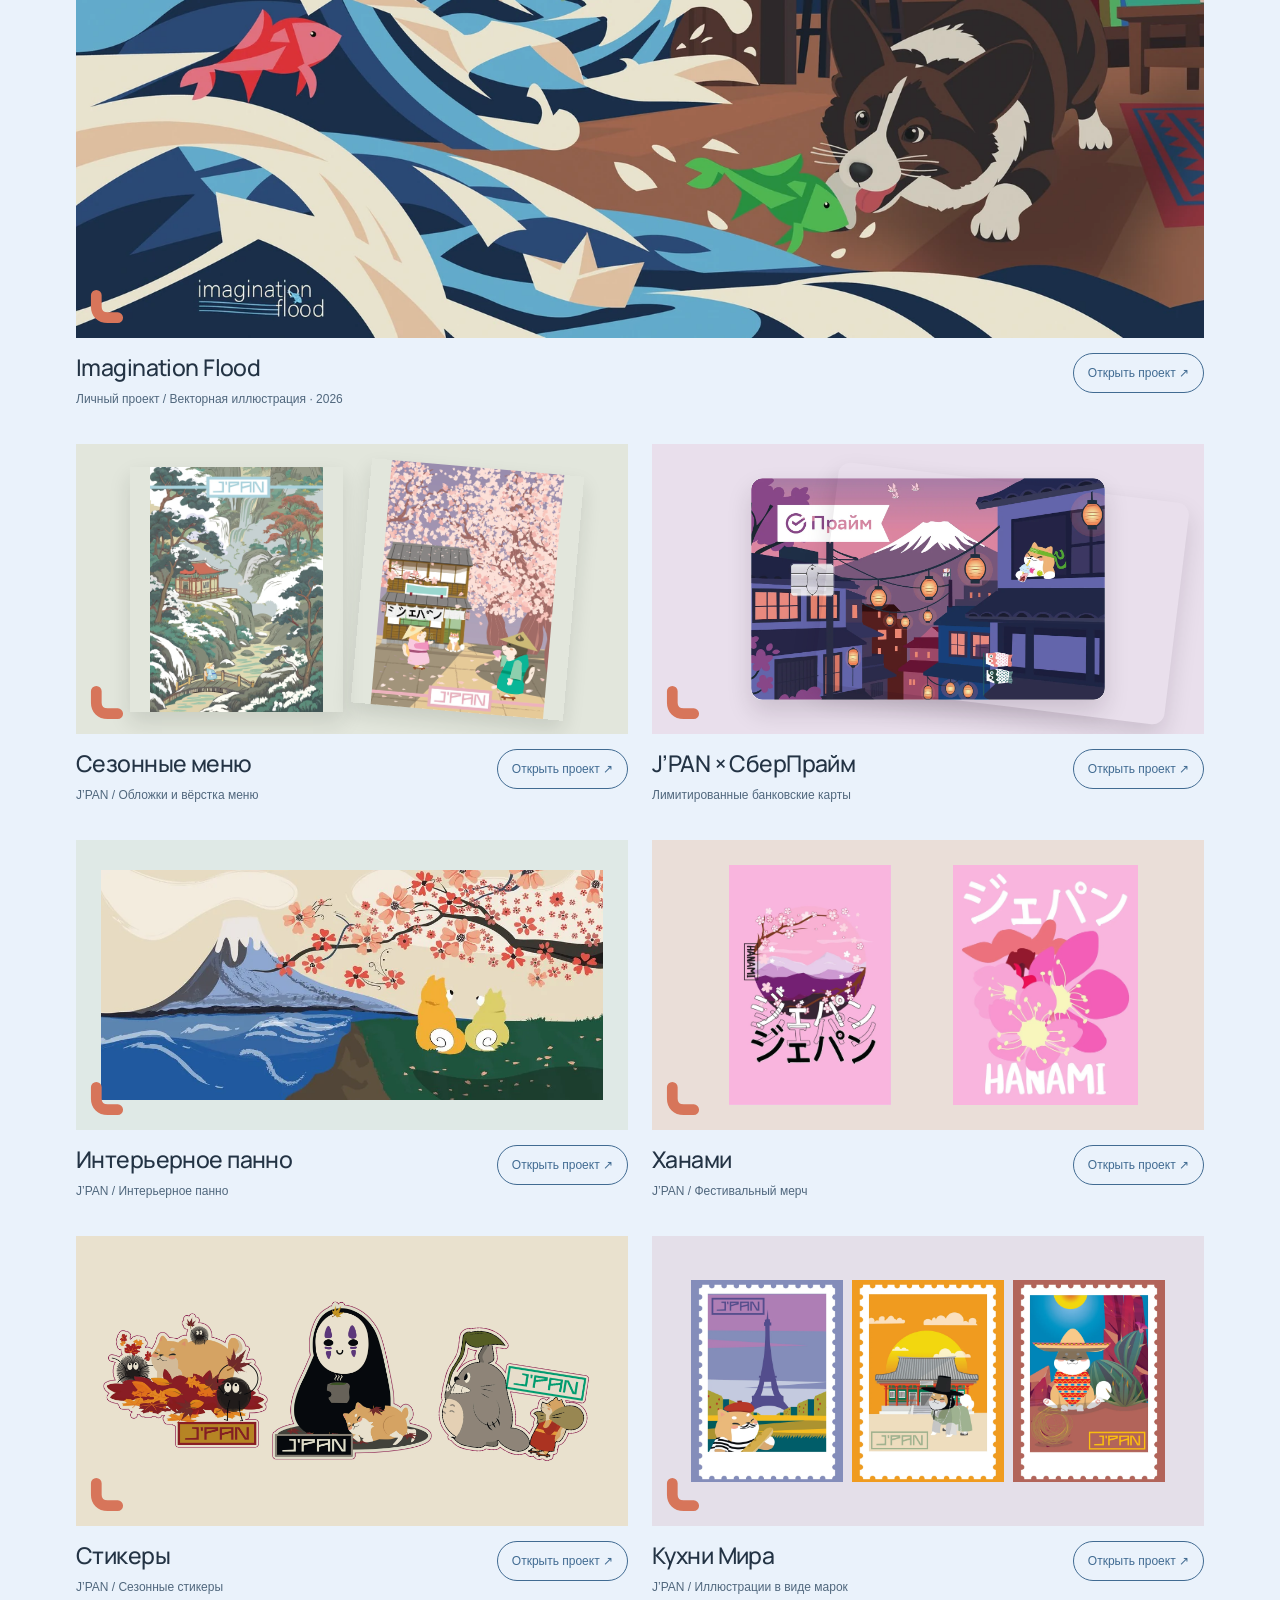
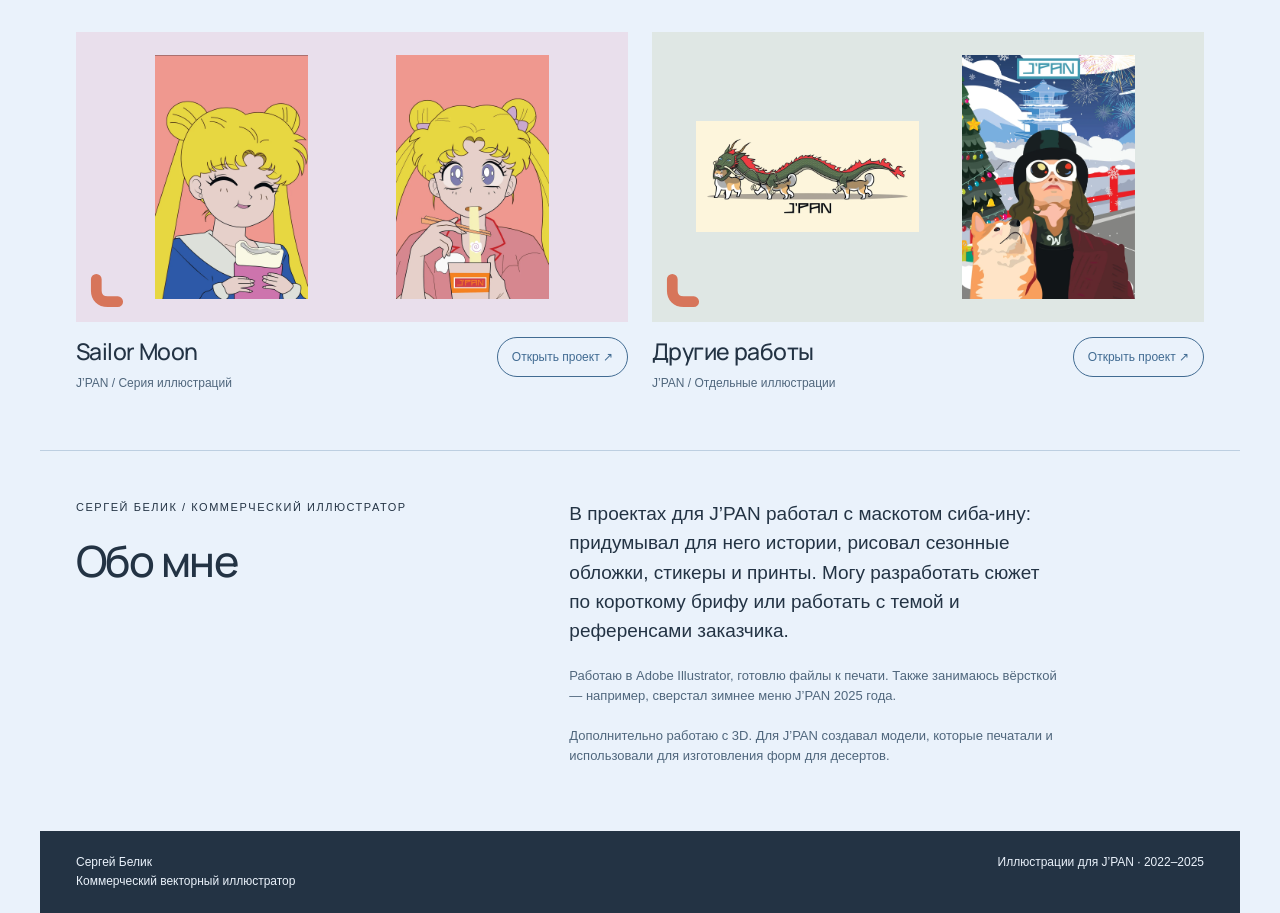
==== commit f3bfa387: "Flow the corner as one continuous line into the logo orbit" ====
--- a/index.html
+++ b/index.html
@@ -12,7 +12,7 @@
 <link href="styles.css?v=20261020-smooth-corner" rel="stylesheet"/>
 <script defer="" src="content.js?v=20261020-blue-corner"></script>
 <script defer src="text-content.js?v=20261020-blue-corner"></script>
-<script defer="" src="script.js?v=20261020-rounded-bend"></script>
+<script defer="" src="script.js?v=20261020-flowing-line"></script>
 </head>
 <body>
 <div id="sergey-portfolio-concept">
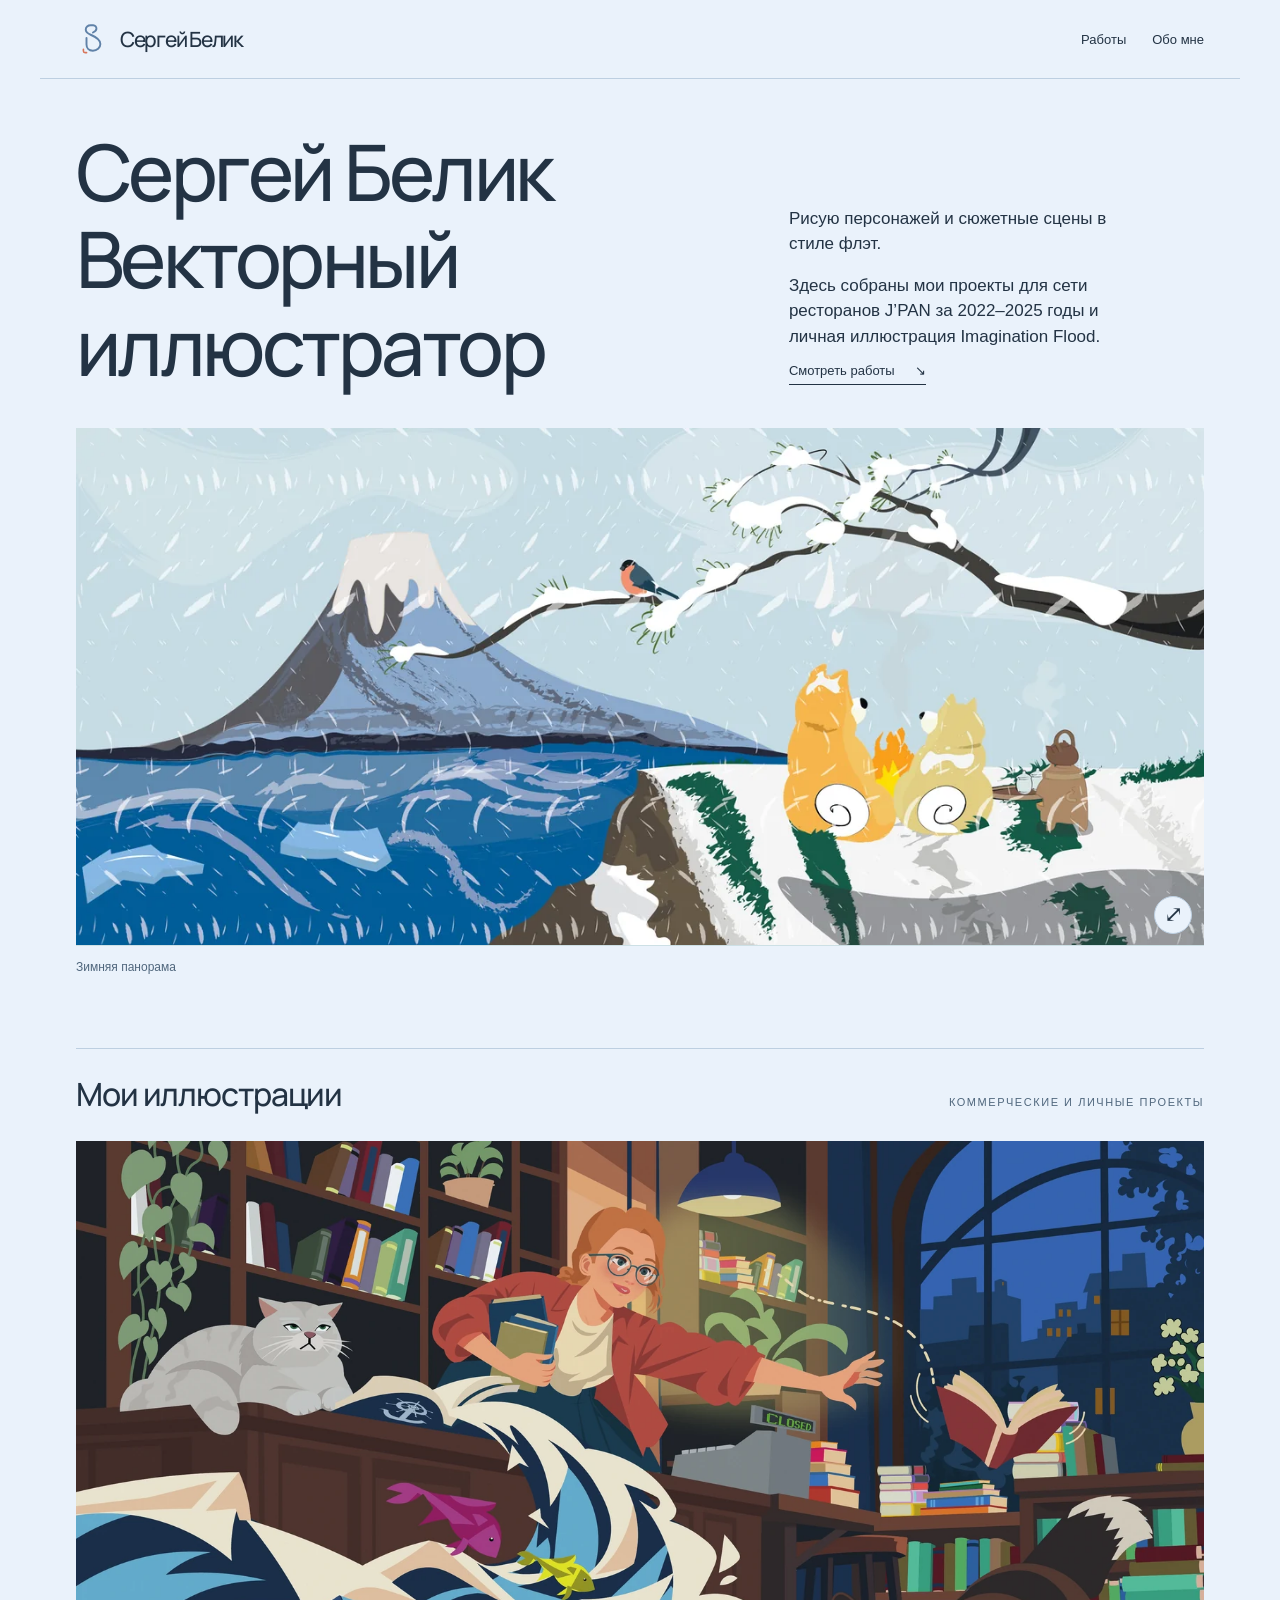
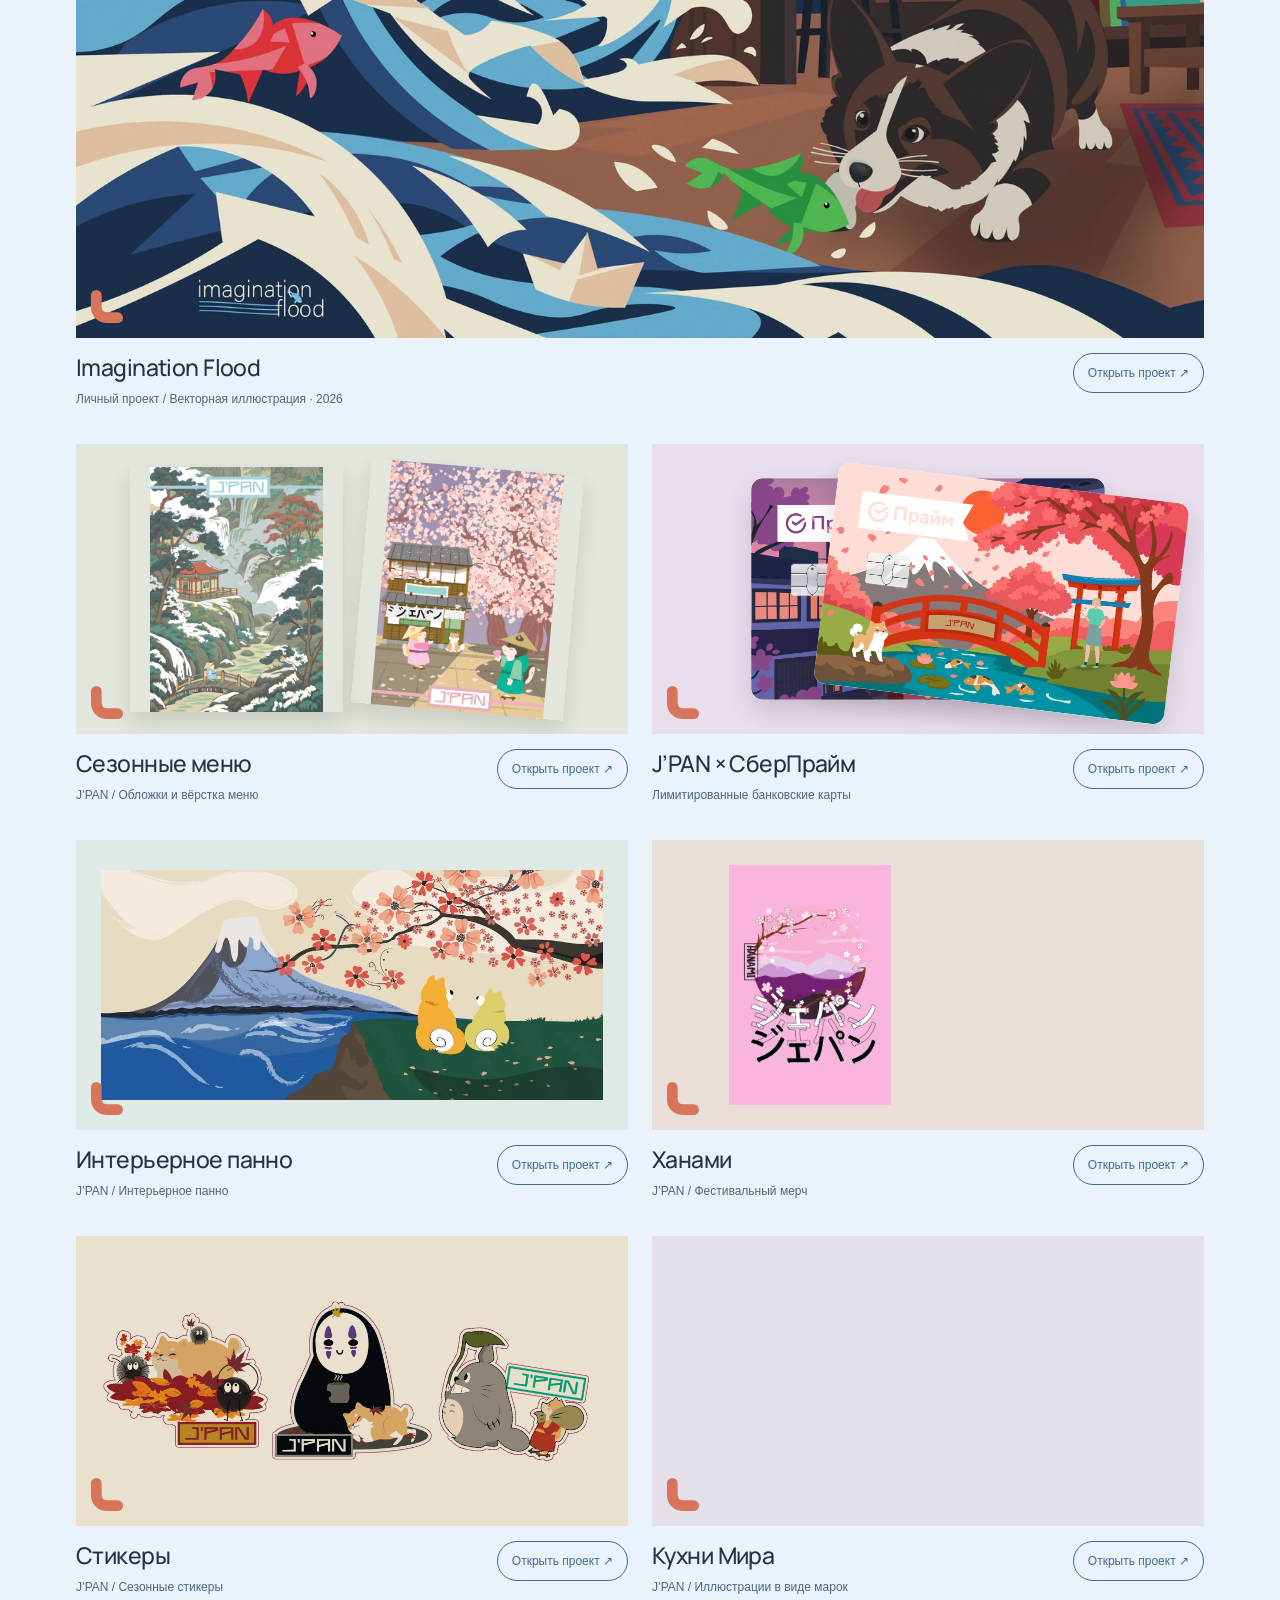
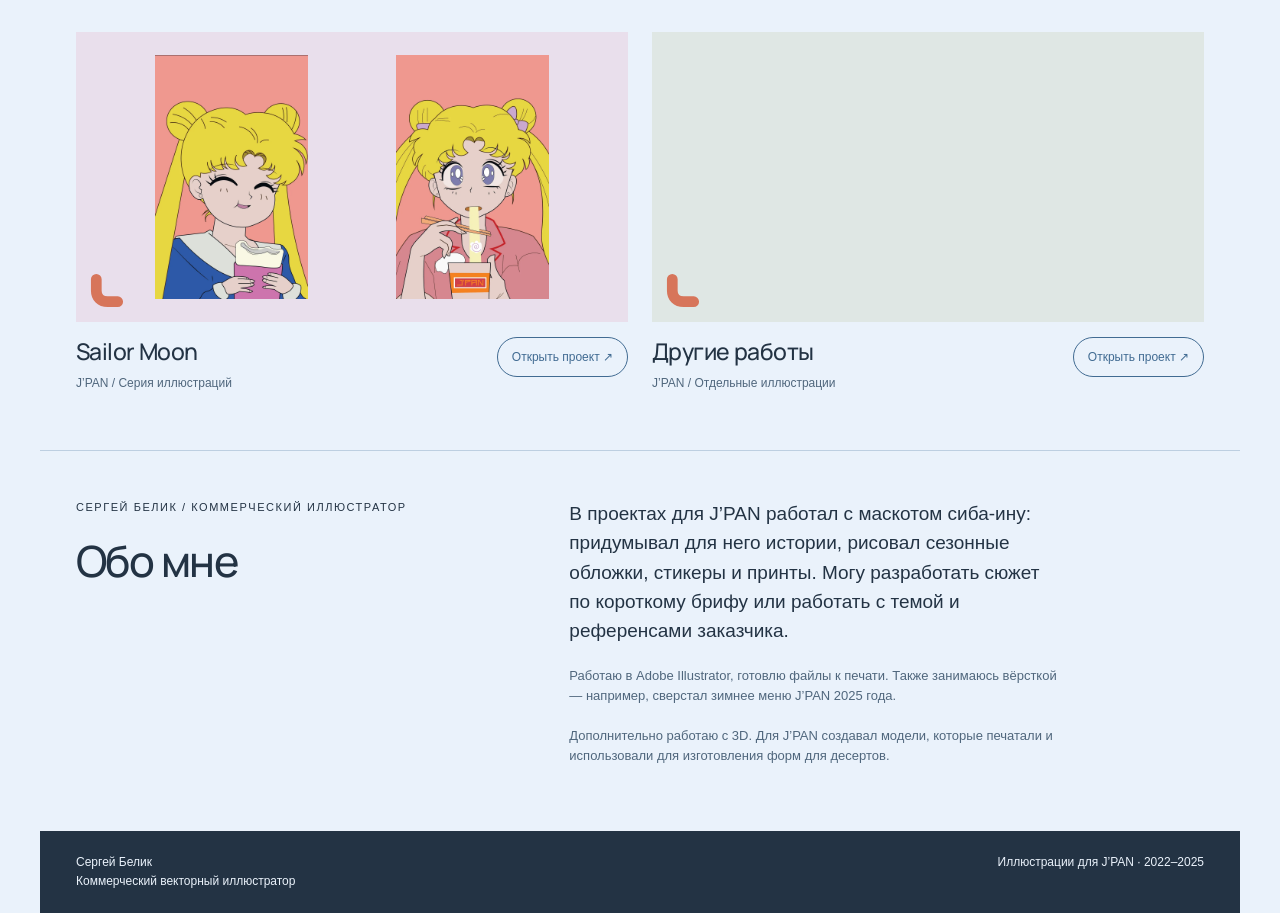
==== commit d841b15d: "Reverse the continuous corner animation when returning to the work grid" ====
--- a/index.html
+++ b/index.html
@@ -9,10 +9,10 @@
 <title>Сергей Белик — коммерческая векторная иллюстрация</title>
 <link href="favicon.svg" rel="icon" type="image/svg+xml"/>
 <link href="assets/fonts/manrope-medium.woff" rel="preload" as="font" type="font/woff" crossorigin="anonymous"/>
-<link href="styles.css?v=20261020-smooth-corner" rel="stylesheet"/>
+<link href="styles.css?v=20261020-reverse-line" rel="stylesheet"/>
 <script defer="" src="content.js?v=20261020-blue-corner"></script>
 <script defer src="text-content.js?v=20261020-blue-corner"></script>
-<script defer="" src="script.js?v=20261020-flowing-line"></script>
+<script defer="" src="script.js?v=20261020-reverse-line"></script>
 </head>
 <body>
 <div id="sergey-portfolio-concept">
@@ -56,7 +56,7 @@
 </section>
 <footer class="sp-footer"><span><span data-text="home.footerName">Сергей Белик</span><br/><span data-text="home.footerRole">Коммерческий векторный иллюстратор</span></span><span data-text="home.footerNote">Иллюстрации для J’PAN · 2022–2025</span></footer>
 <span aria-live="polite" class="sr-only" data-announcement=""></span>
-<div class="sp-project-transition" role="status" aria-label="Открываем проект" hidden>
+<div class="sp-project-transition" role="status" tabindex="-1" aria-label="Открываем проект" hidden>
 <svg class="sp-transition-logo" viewBox="403 244 480 700" aria-hidden="true" focusable="false">
 <path class="sp-transition-blue" d="M647 484 C680 466 721 442 720 403 C722 365 698 332 650 330 L598 330 C537 330 492 367 493 425 C494 473 532 502 598 531 C705 576 804 629 804 725 C804 809 730 867 645 867 C555 867 509 805 509 737 L509 601"/>
 <!-- Starts with the existing orange corner and travels once around the logo. -->
--- a/styles.css
+++ b/styles.css
@@ -208,6 +208,9 @@
 #sergey-portfolio-concept .sp-project-is-opening .sp-project-corner{opacity:0}
 #sergey-portfolio-concept .sp-project-is-opening .sp-project-art{animation:none}
 #sergey-portfolio-concept .sp-transition-flyer{position:fixed;left:0;top:0;width:100%;height:100%;z-index:1;overflow:visible;pointer-events:none}
+#sergey-portfolio-concept .sp-transition-reverse::before,#sergey-portfolio-concept .sp-transition-reverse .sp-transition-logo{animation:none;opacity:1}
+#sergey-portfolio-concept .sp-transition-reverse.sp-transition-returning::before,#sergey-portfolio-concept .sp-transition-reverse.sp-transition-returning .sp-transition-logo{animation:sp-transition-wash .24s ease-in reverse both}
+#sergey-portfolio-concept .sp-transition-reverse.sp-transition-arrived .sp-transition-orbit{animation-direction:reverse}
 @keyframes sp-transition-wash{from{opacity:0}to{opacity:1}}
 @keyframes sp-corner-orbit{
   0%{stroke-dasharray:var(--sp-orbit-rest,5.7 94.3);stroke-dashoffset:0}
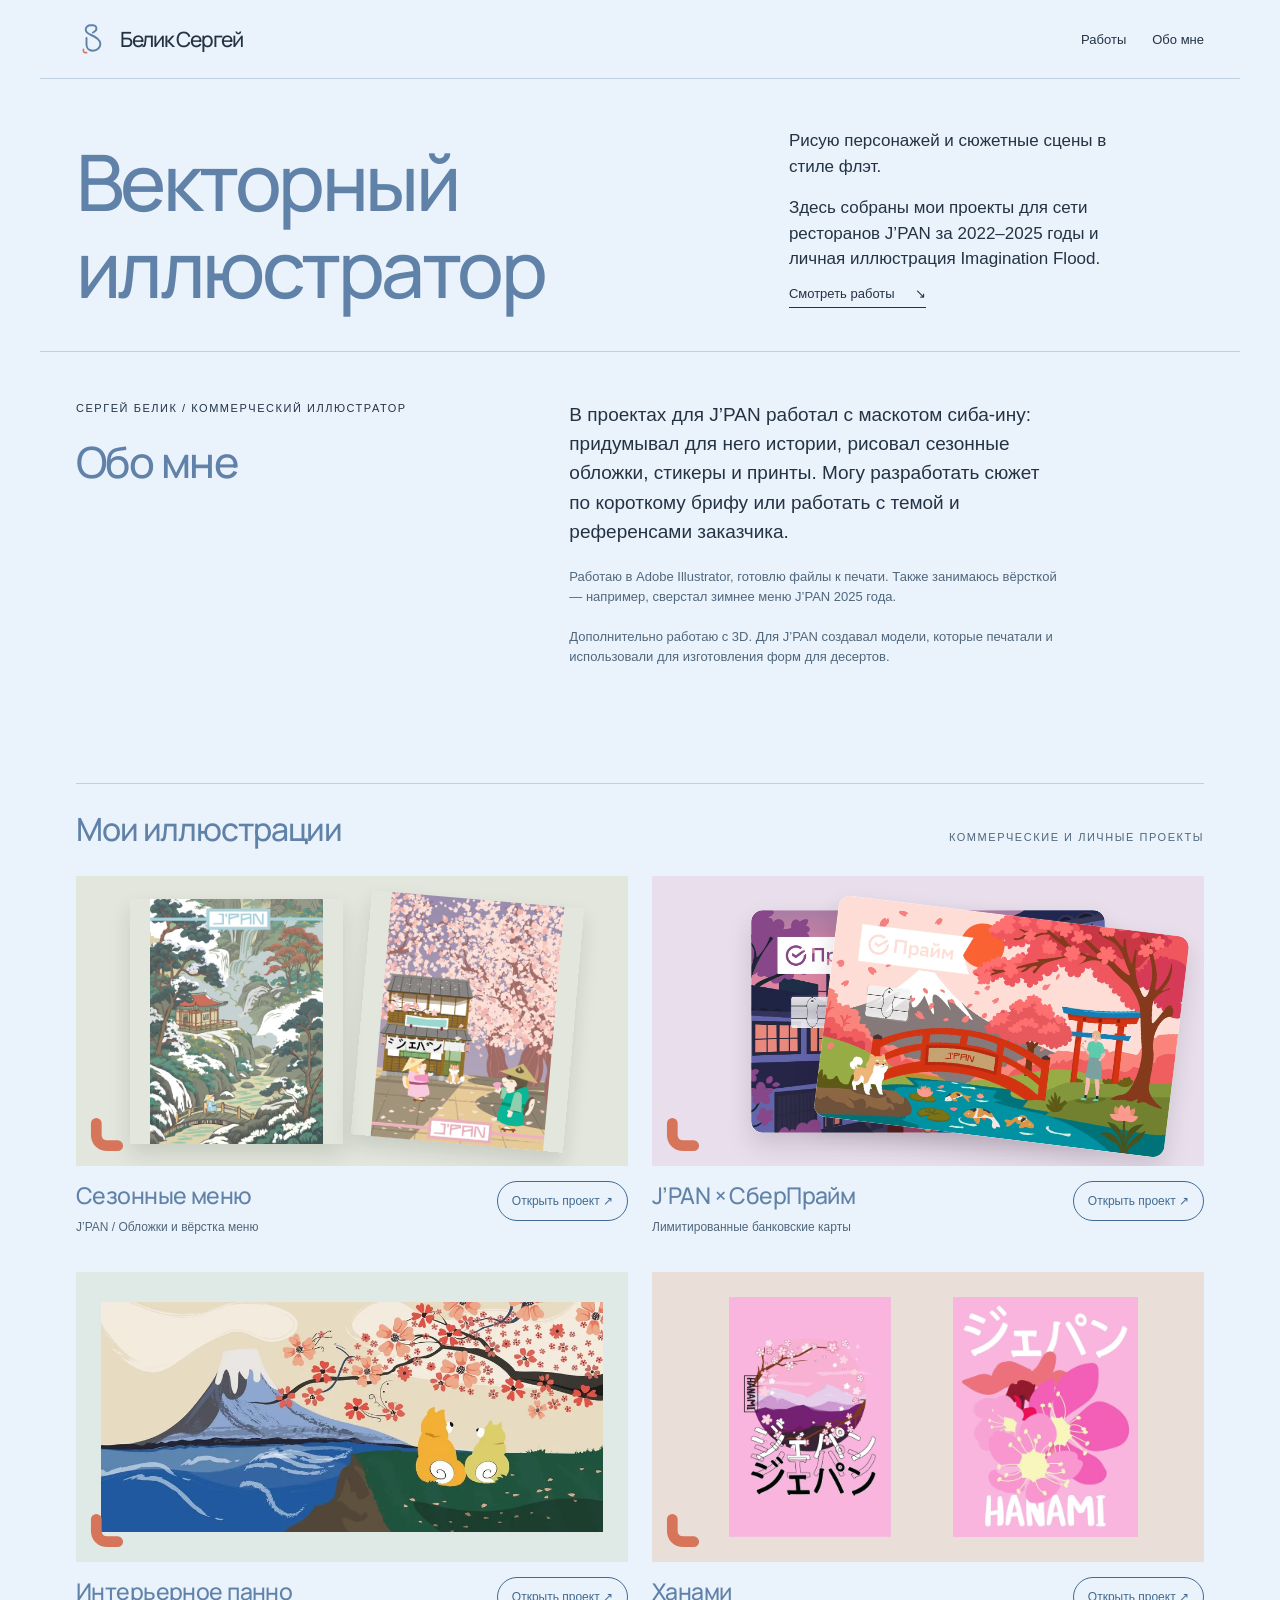
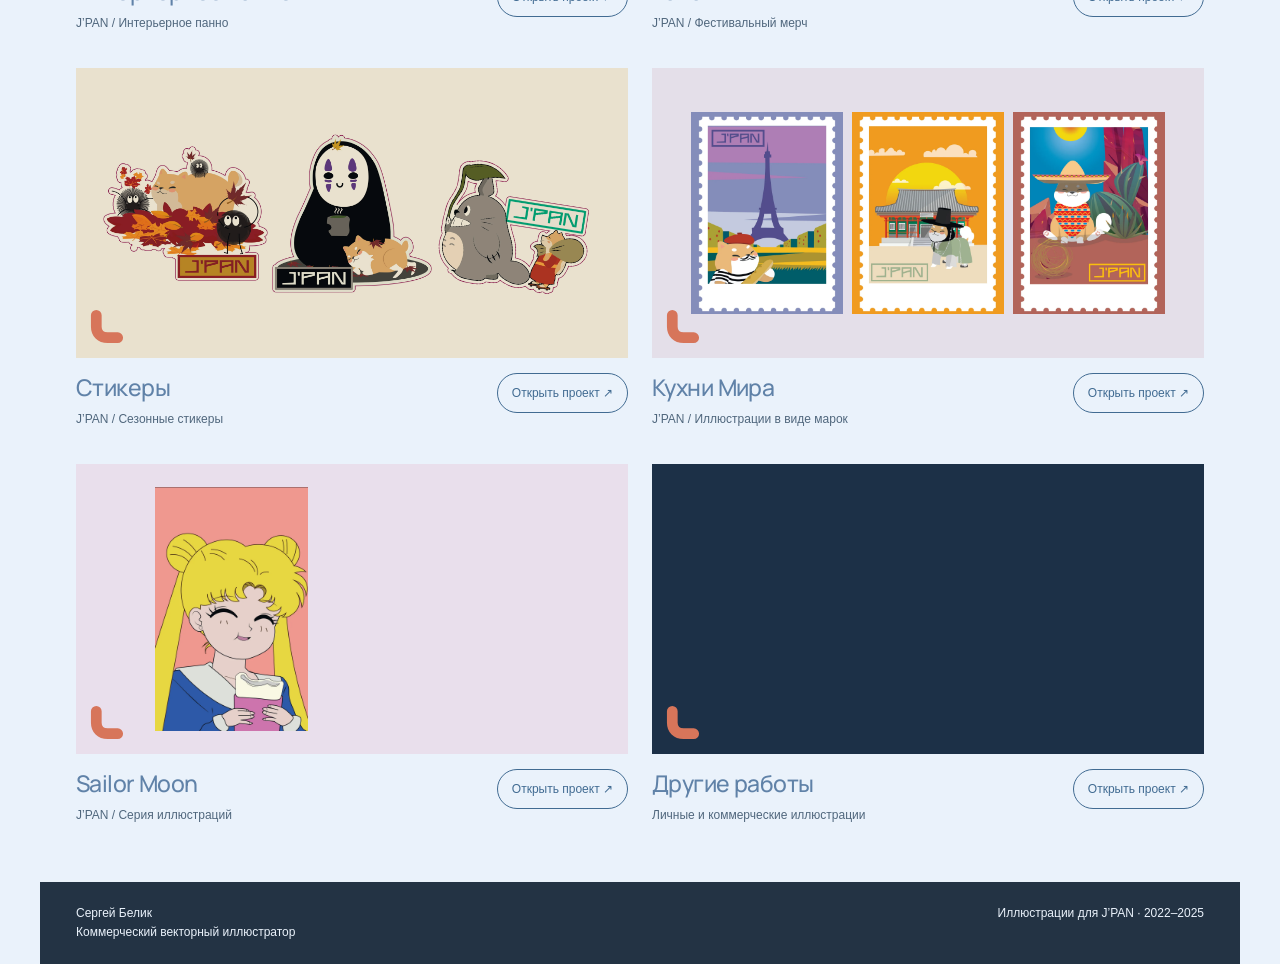
==== commit 195797e8: "Move the biography up and feature Flood inside Other Works" ====
--- a/index.html
+++ b/index.html
@@ -9,48 +9,38 @@
 <title>Сергей Белик — коммерческая векторная иллюстрация</title>
 <link href="favicon.svg" rel="icon" type="image/svg+xml"/>
 <link href="assets/fonts/manrope-medium.woff" rel="preload" as="font" type="font/woff" crossorigin="anonymous"/>
-<link href="styles.css?v=20261020-reverse-line" rel="stylesheet"/>
-<script defer="" src="content.js?v=20261020-blue-corner"></script>
-<script defer src="text-content.js?v=20261020-blue-corner"></script>
-<script defer="" src="script.js?v=20261020-reverse-line"></script>
+<link href="styles.css?v=20261020-layout-update" rel="stylesheet"/>
+<script defer="" src="content.js?v=20261020-layout-update"></script>
+<script defer src="text-content.js?v=20261020-layout-update"></script>
+<script defer="" src="script.js?v=20261020-layout-update"></script>
 </head>
 <body>
 <div id="sergey-portfolio-concept">
 <header class="sp-header">
-<button aria-label="Сергей Белик — на главную" class="sp-brand cursor-interaction" data-home="" type="button"><img aria-hidden="true" class="sp-brand-mark" src="assets/sb-ribbon.svg?v=20261008-blue-orange-3" alt="" width="32" height="32"/> <span data-text="home.brandName">Сергей Белик</span></button>
+<button aria-label="Белик Сергей — на главную" class="sp-brand cursor-interaction" data-home="" type="button"><img aria-hidden="true" class="sp-brand-mark" src="assets/sb-ribbon.svg?v=20261008-blue-orange-3" alt="" width="32" height="32"/> <span data-text="home.brandName">Белик Сергей</span></button>
 <nav aria-label="Навигация портфолио" class="sp-nav"><button class="cursor-interaction" data-jump="sp-work" type="button" data-text="ui.navWork">Работы</button><button class="cursor-interaction" data-jump="sp-about" type="button" data-text="ui.navAbout">Обо мне</button></nav>
 </header>
 <main class="sp-home">
 <section class="sp-intro">
-<div><h1 data-text="home.heading">Сергей Белик
-Векторный иллюстратор</h1></div>
+<div><h1 data-text="home.heading">Векторный иллюстратор</h1></div>
 <div class="sp-intro-copy"><p data-text="home.intro">Рисую персонажей и сюжетные сцены в стиле флэт.</p><p data-text="home.introExtra">Здесь собраны мои проекты для сети ресторанов J’PAN за 2022–2025 годы и личная иллюстрация Imagination Flood.</p><button class="sp-text-link cursor-interaction" data-jump="sp-work" type="button"><span data-text="ui.viewWork">Смотреть работы</span> <span aria-hidden="true">↘</span></button></div>
-</section>
-<figure class="sp-hero"><button aria-label="Увеличить зимнюю панораму" class="sp-hero-view" data-image="hero" type="button"><img alt="Зимняя панорама J’PAN: гора Фудзи и сиба-ину у костра" data-asset="hero" decoding="async" fetchpriority="high" height="1925" src="assets/previews/hero-winter-panel.webp" width="4200"/></button><figcaption class="sp-hero-caption"><span data-text="home.heroCaption">Зимняя панорама</span></figcaption></figure>
-<section class="sp-section" id="sp-work">
-<div class="sp-section-head"><h2 data-text="home.worksTitle">Мои иллюстрации</h2><span class="sp-label" data-text="home.worksLabel">Коммерческие и личные проекты</span></div>
-<div class="sp-grid">
-<button aria-label="Открыть проект: Imagination Flood" class="sp-project sp-project-featured cursor-interaction" data-project="imagination-flood" type="button">
-<span class="sp-project-art sp-imagination"><svg class="sp-project-corner" viewBox="423 818 108 111" aria-hidden="true" focusable="false"><path d="M443 838 L443 874 C443 895 457 909 479 909 L511 909"/></svg><img alt="Книжный магазин: девушка, кот и корги среди бумажных волн и оживших книг" data-asset="imaginationFlood" decoding="async" height="1132" loading="lazy" src="assets/previews/imagination-flood.webp" width="1600"/></span>
-<span class="sp-project-meta"><span><span class="sp-project-title">Imagination Flood</span><span class="sp-project-label">Личный проект / Векторная иллюстрация · 2026</span></span><span aria-hidden="true" class="sp-arrow">Открыть проект ↗</span></span>
-</button>
-
-
-
-
-
-
-
-<button aria-label="Открыть проект: Сезонные меню J’PAN" class="sp-project cursor-interaction" data-project="menus" type="button"><span class="sp-project-art sp-menus"><svg class="sp-project-corner" viewBox="423 818 108 111" aria-hidden="true" focusable="false"><path d="M443 838 L443 874 C443 895 457 909 479 909 L511 909"/></svg><img alt="Зимняя обложка J’PAN" data-asset="winterFront" decoding="async" height="3600" loading="lazy" src="assets/previews/winter25a_back.webp" width="2546"/><img alt="Весенняя обложка Ханами" data-asset="springFront" decoding="async" height="3600" loading="lazy" src="assets/previews/hanami_front.webp" width="2546"/></span><span class="sp-project-meta"><span><span class="sp-project-title">Сезонные меню</span><span class="sp-project-label">J’PAN / Обложки и вёрстка меню</span></span><span aria-hidden="true" class="sp-arrow">Открыть проект ↗</span></span></button><button aria-label="Открыть проект: J’PAN × СберПрайм" class="sp-project cursor-interaction" data-project="bank" type="button"><span class="sp-project-art sp-bank"><svg class="sp-project-corner" viewBox="423 818 108 111" aria-hidden="true" focusable="false"><path d="M443 838 L443 874 C443 895 457 909 479 909 L511 909"/></svg><img alt="Банковская карта с ночной улицей" data-asset="bankNight" decoding="async" height="2270" loading="lazy" src="assets/previews/sber-night-final.webp" width="3600"/><img alt="Банковская карта с садом и сакурой" data-asset="bankSpring" decoding="async" height="2270" loading="lazy" src="assets/previews/sber-sakura-final.webp" width="3600"/></span><span class="sp-project-meta"><span><span class="sp-project-title">J’PAN × СберПрайм</span><span class="sp-project-label">Лимитированные банковские карты</span></span><span aria-hidden="true" class="sp-arrow">Открыть проект ↗</span></span></button><button aria-label="Открыть проект: Интерьерное панно" class="sp-project cursor-interaction" data-project="panel" type="button"><span class="sp-project-art sp-panel"><svg class="sp-project-corner" viewBox="423 818 108 111" aria-hidden="true" focusable="false"><path d="M443 838 L443 874 C443 895 457 909 479 909 L511 909"/></svg><img alt="Иллюстрация для интерьерного панно J’PAN" data-asset="panel" decoding="async" height="412" loading="lazy" src="assets/previews/panel-source-hi.webp" width="900"/></span><span class="sp-project-meta"><span><span class="sp-project-title">Интерьерное панно</span><span class="sp-project-label">J’PAN / Интерьерное панно</span></span><span aria-hidden="true" class="sp-arrow">Открыть проект ↗</span></span></button><button aria-label="Открыть проект: Ханами — фестивальный мерч" class="sp-project cursor-interaction" data-project="merch" type="button"><span class="sp-project-art sp-merch"><svg class="sp-project-corner" viewBox="423 818 108 111" aria-hidden="true" focusable="false"><path d="M443 838 L443 874 C443 895 457 909 479 909 L511 909"/></svg><img alt="Первый принт Ханами" data-asset="merchOne" decoding="async" height="1338" loading="lazy" src="assets/previews/hanami-print-1-cropped.webp" width="900"/><img alt="Второй принт Ханами" data-asset="merchTwo" decoding="async" height="1165" loading="lazy" src="assets/previews/hanami-print-2-cropped.webp" width="900"/></span><span class="sp-project-meta"><span><span class="sp-project-title">Ханами</span><span class="sp-project-label">J’PAN / Фестивальный мерч</span></span><span aria-hidden="true" class="sp-arrow">Открыть проект ↗</span></span></button><button aria-label="Открыть проект: Стикеры" class="sp-project cursor-interaction" data-project="stickers" type="button"><span class="sp-project-art sp-stickers"><svg class="sp-project-corner" viewBox="423 818 108 111" aria-hidden="true" focusable="false"><path d="M443 838 L443 874 C443 895 457 909 479 909 L511 909"/></svg><img alt="Осенний стикер J’PAN" data-asset="stickerOne" decoding="async" height="2000" loading="lazy" src="assets/previews/autumn-sticker-1.webp" width="2000"/><img alt="Второй осенний стикер J’PAN" data-asset="stickerTwo" decoding="async" height="2000" loading="lazy" src="assets/previews/autumn-sticker-2.webp" width="2000"/><img alt="Третий осенний стикер J’PAN" data-asset="stickerThree" decoding="async" height="2000" loading="lazy" src="assets/previews/autumn-sticker-3.webp" width="2000"/></span><span class="sp-project-meta"><span><span class="sp-project-title">Стикеры</span><span class="sp-project-label">J’PAN / Сезонные стикеры</span></span><span aria-hidden="true" class="sp-arrow">Открыть проект ↗</span></span></button><button aria-label="Открыть проект: Кухни Мира" class="sp-project cursor-interaction" data-project="series" type="button"><span class="sp-project-art sp-series"><svg class="sp-project-corner" viewBox="423 818 108 111" aria-hidden="true" focusable="false"><path d="M443 838 L443 874 C443 895 457 909 479 909 L511 909"/></svg><img alt="Первая иллюстрация серии Кухни Мира" data-asset="worldOne" decoding="async" height="2400" loading="lazy" src="assets/previews/world-cuisines-1.webp" width="1800"/><img alt="Вторая иллюстрация серии Кухни Мира" data-asset="worldTwo" decoding="async" height="2400" loading="lazy" src="assets/previews/world-cuisines-2.webp" width="1800"/><img alt="Третья иллюстрация серии Кухни Мира" data-asset="worldThree" decoding="async" height="2400" loading="lazy" src="assets/previews/world-cuisines-3.webp" width="1800"/></span><span class="sp-project-meta"><span><span class="sp-project-title">Кухни Мира</span><span class="sp-project-label">J’PAN / Иллюстрации в виде марок</span></span><span aria-hidden="true" class="sp-arrow">Открыть проект ↗</span></span></button><button aria-label="Открыть проект: Sailor Moon" class="sp-project cursor-interaction" data-project="sailor" type="button"><span class="sp-project-art sp-sailor"><svg class="sp-project-corner" viewBox="423 818 108 111" aria-hidden="true" focusable="false"><path d="M443 838 L443 874 C443 895 457 909 479 909 L511 909"/></svg><img alt="Sailor Moon — первая иллюстрация" data-asset="restored63" decoding="async" height="2600" loading="lazy" src="assets/previews/sailor-moon-1.webp" width="1625"/><img alt="Sailor Moon — вторая иллюстрация" data-asset="restored64" decoding="async" height="2600" loading="lazy" src="assets/previews/sailor-moon-2.webp" width="1625"/></span><span class="sp-project-meta"><span><span class="sp-project-title">Sailor Moon</span><span class="sp-project-label">J’PAN / Серия иллюстраций</span></span><span aria-hidden="true" class="sp-arrow">Открыть проект ↗</span></span></button><button aria-label="Открыть проект: Другие работы" class="sp-project cursor-interaction" data-project="selected" type="button"><span class="sp-project-art sp-selected"><svg class="sp-project-corner" viewBox="423 818 108 111" aria-hidden="true" focusable="false"><path d="M443 838 L443 874 C443 895 457 909 479 909 L511 909"/></svg><img alt="Иллюстрация с драконом" data-asset="dragon" decoding="async" height="1600" loading="lazy" src="assets/previews/dragon.webp" width="3200"/><img alt="Иллюстрация с Вилли Вонкой" data-asset="wonka" decoding="async" height="3400" loading="lazy" src="assets/previews/wonka.webp" width="2405"/></span><span class="sp-project-meta"><span><span class="sp-project-title">Другие работы</span><span class="sp-project-label">J’PAN / Отдельные иллюстрации</span></span><span aria-hidden="true" class="sp-arrow">Открыть проект ↗</span></span></button></div>
 </section>
 <section class="sp-about" id="sp-about"><div><p class="sp-label" data-text="home.aboutEyebrow">Сергей Белик / Коммерческий иллюстратор</p><h2 data-text="home.aboutTitle">Обо мне</h2></div><div class="sp-about-copy"><p data-text="home.aboutIntro">В проектах для J’PAN работал с маскотом сиба-ину: придумывал для него истории, рисовал сезонные обложки, стикеры и принты. Могу разработать сюжет по короткому брифу или работать с темой и референсами заказчика.</p><p data-text="home.aboutExtra">Работаю в Adobe Illustrator, готовлю файлы к печати. Также занимаюсь вёрсткой — например, сверстал зимнее меню J’PAN 2025 года.
 
 Дополнительно работаю с 3D. Для J’PAN создавал модели, которые печатали и использовали для изготовления форм для десертов.</p></div></section>
+
+<section class="sp-section" id="sp-work">
+<div class="sp-section-head"><h2 data-text="home.worksTitle">Мои иллюстрации</h2><span class="sp-label" data-text="home.worksLabel">Коммерческие и личные проекты</span></div>
+<div class="sp-grid">
+
+<button aria-label="Открыть проект: Сезонные меню J’PAN" class="sp-project cursor-interaction" data-project="menus" type="button"><span class="sp-project-art sp-menus"><svg class="sp-project-corner" viewBox="423 818 108 111" aria-hidden="true" focusable="false"><path d="M443 838 L443 874 C443 895 457 909 479 909 L511 909"/></svg><img alt="Зимняя обложка J’PAN" data-asset="winterFront" decoding="async" height="3600" loading="lazy" src="assets/previews/winter25a_back.webp" width="2546"/><img alt="Весенняя обложка Ханами" data-asset="springFront" decoding="async" height="3600" loading="lazy" src="assets/previews/hanami_front.webp" width="2546"/></span><span class="sp-project-meta"><span><span class="sp-project-title">Сезонные меню</span><span class="sp-project-label">J’PAN / Обложки и вёрстка меню</span></span><span aria-hidden="true" class="sp-arrow">Открыть проект ↗</span></span></button><button aria-label="Открыть проект: J’PAN × СберПрайм" class="sp-project cursor-interaction" data-project="bank" type="button"><span class="sp-project-art sp-bank"><svg class="sp-project-corner" viewBox="423 818 108 111" aria-hidden="true" focusable="false"><path d="M443 838 L443 874 C443 895 457 909 479 909 L511 909"/></svg><img alt="Банковская карта с ночной улицей" data-asset="bankNight" decoding="async" height="2270" loading="lazy" src="assets/previews/sber-night-final.webp" width="3600"/><img alt="Банковская карта с садом и сакурой" data-asset="bankSpring" decoding="async" height="2270" loading="lazy" src="assets/previews/sber-sakura-final.webp" width="3600"/></span><span class="sp-project-meta"><span><span class="sp-project-title">J’PAN × СберПрайм</span><span class="sp-project-label">Лимитированные банковские карты</span></span><span aria-hidden="true" class="sp-arrow">Открыть проект ↗</span></span></button><button aria-label="Открыть проект: Интерьерное панно" class="sp-project cursor-interaction" data-project="panel" type="button"><span class="sp-project-art sp-panel"><svg class="sp-project-corner" viewBox="423 818 108 111" aria-hidden="true" focusable="false"><path d="M443 838 L443 874 C443 895 457 909 479 909 L511 909"/></svg><img alt="Иллюстрация для интерьерного панно J’PAN" data-asset="panel" decoding="async" height="412" loading="lazy" src="assets/previews/panel-source-hi.webp" width="900"/></span><span class="sp-project-meta"><span><span class="sp-project-title">Интерьерное панно</span><span class="sp-project-label">J’PAN / Интерьерное панно</span></span><span aria-hidden="true" class="sp-arrow">Открыть проект ↗</span></span></button><button aria-label="Открыть проект: Ханами — фестивальный мерч" class="sp-project cursor-interaction" data-project="merch" type="button"><span class="sp-project-art sp-merch"><svg class="sp-project-corner" viewBox="423 818 108 111" aria-hidden="true" focusable="false"><path d="M443 838 L443 874 C443 895 457 909 479 909 L511 909"/></svg><img alt="Первый принт Ханами" data-asset="merchOne" decoding="async" height="1338" loading="lazy" src="assets/previews/hanami-print-1-cropped.webp" width="900"/><img alt="Второй принт Ханами" data-asset="merchTwo" decoding="async" height="1165" loading="lazy" src="assets/previews/hanami-print-2-cropped.webp" width="900"/></span><span class="sp-project-meta"><span><span class="sp-project-title">Ханами</span><span class="sp-project-label">J’PAN / Фестивальный мерч</span></span><span aria-hidden="true" class="sp-arrow">Открыть проект ↗</span></span></button><button aria-label="Открыть проект: Стикеры" class="sp-project cursor-interaction" data-project="stickers" type="button"><span class="sp-project-art sp-stickers"><svg class="sp-project-corner" viewBox="423 818 108 111" aria-hidden="true" focusable="false"><path d="M443 838 L443 874 C443 895 457 909 479 909 L511 909"/></svg><img alt="Осенний стикер J’PAN" data-asset="stickerOne" decoding="async" height="2000" loading="lazy" src="assets/previews/autumn-sticker-1.webp" width="2000"/><img alt="Второй осенний стикер J’PAN" data-asset="stickerTwo" decoding="async" height="2000" loading="lazy" src="assets/previews/autumn-sticker-2.webp" width="2000"/><img alt="Третий осенний стикер J’PAN" data-asset="stickerThree" decoding="async" height="2000" loading="lazy" src="assets/previews/autumn-sticker-3.webp" width="2000"/></span><span class="sp-project-meta"><span><span class="sp-project-title">Стикеры</span><span class="sp-project-label">J’PAN / Сезонные стикеры</span></span><span aria-hidden="true" class="sp-arrow">Открыть проект ↗</span></span></button><button aria-label="Открыть проект: Кухни Мира" class="sp-project cursor-interaction" data-project="series" type="button"><span class="sp-project-art sp-series"><svg class="sp-project-corner" viewBox="423 818 108 111" aria-hidden="true" focusable="false"><path d="M443 838 L443 874 C443 895 457 909 479 909 L511 909"/></svg><img alt="Первая иллюстрация серии Кухни Мира" data-asset="worldOne" decoding="async" height="2400" loading="lazy" src="assets/previews/world-cuisines-1.webp" width="1800"/><img alt="Вторая иллюстрация серии Кухни Мира" data-asset="worldTwo" decoding="async" height="2400" loading="lazy" src="assets/previews/world-cuisines-2.webp" width="1800"/><img alt="Третья иллюстрация серии Кухни Мира" data-asset="worldThree" decoding="async" height="2400" loading="lazy" src="assets/previews/world-cuisines-3.webp" width="1800"/></span><span class="sp-project-meta"><span><span class="sp-project-title">Кухни Мира</span><span class="sp-project-label">J’PAN / Иллюстрации в виде марок</span></span><span aria-hidden="true" class="sp-arrow">Открыть проект ↗</span></span></button><button aria-label="Открыть проект: Sailor Moon" class="sp-project cursor-interaction" data-project="sailor" type="button"><span class="sp-project-art sp-sailor"><svg class="sp-project-corner" viewBox="423 818 108 111" aria-hidden="true" focusable="false"><path d="M443 838 L443 874 C443 895 457 909 479 909 L511 909"/></svg><img alt="Sailor Moon — первая иллюстрация" data-asset="restored63" decoding="async" height="2600" loading="lazy" src="assets/previews/sailor-moon-1.webp" width="1625"/><img alt="Sailor Moon — вторая иллюстрация" data-asset="restored64" decoding="async" height="2600" loading="lazy" src="assets/previews/sailor-moon-2.webp" width="1625"/></span><span class="sp-project-meta"><span><span class="sp-project-title">Sailor Moon</span><span class="sp-project-label">J’PAN / Серия иллюстраций</span></span><span aria-hidden="true" class="sp-arrow">Открыть проект ↗</span></span></button><button aria-label="Открыть проект: Другие работы" class="sp-project cursor-interaction" data-project="selected" type="button"><span class="sp-project-art sp-selected"><svg class="sp-project-corner" viewBox="423 818 108 111" aria-hidden="true" focusable="false"><path d="M443 838 L443 874 C443 895 457 909 479 909 L511 909"/></svg><img alt="Книжный магазин: девушка, кот и корги среди бумажных волн и оживших книг" data-asset="imaginationFlood" decoding="async" height="1132" loading="lazy" src="assets/previews/imagination-flood.webp" width="1600"/></span><span class="sp-project-meta"><span><span class="sp-project-title">Другие работы</span><span class="sp-project-label">Личные и коммерческие иллюстрации</span></span><span aria-hidden="true" class="sp-arrow">Открыть проект ↗</span></span></button></div>
+</section>
+
 </main>
 <section aria-label="Страница проекта" class="sp-case" hidden="">
 <button aria-label="Назад ко всем работам" class="sp-case-back cursor-interaction" data-return="" type="button"><span aria-hidden="true">←</span> <span data-text="ui.back">Назад</span></button>
 <div class="sp-case-head"><div><p class="sp-label" data-case-label=""></p><h2 data-case-title=""></h2></div><p data-case-description=""></p></div>
-<div class="sp-case-info"><div><span data-text="ui.client">Клиент</span><div data-case-client=""></div></div><div><span data-text="ui.role">Моя работа</span><div data-case-role=""></div></div><div><span data-text="ui.format">Носитель</span><div data-case-format=""></div></div></div><nav aria-label="Разделы проекта" class="sp-case-nav" hidden=""></nav>
+<nav aria-label="Разделы проекта" class="sp-case-nav" hidden=""></nav>
 <div class="sp-case-gallery"></div>
 <div aria-label="Публикации проекта" class="sp-case-publications" hidden=""></div>
 </section>
--- a/styles.css
+++ b/styles.css
@@ -1,9 +1,10 @@
     @font-face{font-family:Manrope;src:url('assets/fonts/manrope-medium.woff') format('woff');font-style:normal;font-weight:500;font-display:swap}
-    #sergey-portfolio-concept{--paper:#eaf2fb;--ink:#233344;--sub:#50677d;--rule:#bdcfe1;--accent:#416b92;--stage:#d8e6f3;--corner:#d7755a;font-family:Arial,Helvetica,sans-serif;color:var(--ink);background:var(--paper);text-align:left;overflow-wrap:break-word}
+    #sergey-portfolio-concept{--paper:#eaf2fb;--ink:#233344;--sub:#50677d;--rule:#bdcfe1;--accent:#416b92;--stage:#d8e6f3;--corner:#d7755a;--logo-blue:#6082A8;font-family:Arial,Helvetica,sans-serif;color:var(--ink);background:var(--paper);text-align:left;overflow-wrap:break-word}
     #sergey-portfolio-concept *{box-sizing:border-box}
     #sergey-portfolio-concept [hidden]{display:none!important}
     #sergey-portfolio-concept button,#sergey-portfolio-concept a{font:inherit;color:inherit}
     #sergey-portfolio-concept h1,#sergey-portfolio-concept h2,#sergey-portfolio-concept h3,#sergey-portfolio-concept h4,#sergey-portfolio-concept .sp-project-title,#sergey-portfolio-concept .sp-brand{font-family:Manrope,Arial,Helvetica,sans-serif;font-weight:500;font-style:normal;font-synthesis:none}
+    #sergey-portfolio-concept h1,#sergey-portfolio-concept h2,#sergey-portfolio-concept h3,#sergey-portfolio-concept h4,#sergey-portfolio-concept .sp-project-title{color:var(--logo-blue)}
     #sergey-portfolio-concept button{cursor:inherit}
     #sergey-portfolio-concept img{display:block;max-width:100%;height:auto}
     #sergey-portfolio-concept p,#sergey-portfolio-concept h1,#sergey-portfolio-concept h2,#sergey-portfolio-concept h3{margin:0}
@@ -32,7 +33,7 @@
     #sergey-portfolio-concept .sp-project{border:0;background:none;padding:0;display:block;width:100%;text-align:left}
     #sergey-portfolio-concept .sp-project-art{height:290px;position:relative;overflow:hidden;display:flex;align-items:center;justify-content:center;gap:18px;padding:23px;background:var(--stage)}
     #sergey-portfolio-concept .sp-project:hover .sp-project-art{filter:brightness(.98)}
-    #sergey-portfolio-concept .sp-project:hover .sp-project-title{color:var(--accent)}
+    #sergey-portfolio-concept .sp-project:hover .sp-project-title{color:var(--logo-blue)}
     #sergey-portfolio-concept .sp-menus{background:light-dark(#e2e6dc,#354031)}
     #sergey-portfolio-concept .sp-menus img{width:42%;max-height:245px;object-fit:contain;box-shadow:0 10px 20px #18211420}
     #sergey-portfolio-concept .sp-menus img:first-child{transform:rotate(-5deg)}
@@ -72,8 +73,6 @@
     #sergey-portfolio-concept .sp-case-head{padding:38px 0 30px;display:grid;grid-template-columns:1.2fr 1fr;gap:32px;align-items:end}
     #sergey-portfolio-concept .sp-case-head h2{font-size:clamp(36px,5.4vw,60px);line-height:1.12;font-weight:500;letter-spacing:-.035em;margin-top:15px}
     #sergey-portfolio-concept .sp-case-head p{font-size:16px;line-height:1.6;max-width:370px}
-    #sergey-portfolio-concept .sp-case-info{border-top:1px solid var(--rule);border-bottom:1px solid var(--rule);padding:15px 0;display:flex;gap:44px;flex-wrap:wrap;font-size:12px;margin-bottom:30px}
-    #sergey-portfolio-concept .sp-case-info span{color:var(--sub);display:block;margin-bottom:5px}
     #sergey-portfolio-concept .sp-case-gallery{display:grid;grid-template-columns:1fr 1fr;gap:30px 20px;align-items:start}
     #sergey-portfolio-concept .sp-case-gallery figure{margin:0;min-width:0}
     #sergey-portfolio-concept .sp-media-art{background:var(--stage);padding:24px;display:flex;align-items:center;justify-content:center}
@@ -129,7 +128,6 @@
       #sergey-portfolio-concept .sp-case-gallery{gap:25px;grid-template-columns:1fr}
       #sergey-portfolio-concept .sp-media-art{padding:16px}
       #sergey-portfolio-concept .sp-case-gallery img,#sergey-portfolio-concept .sp-case-gallery .sp-media-published img{height:auto;max-height:520px}
-      #sergey-portfolio-concept .sp-case-info{gap:20px}
       #sergey-portfolio-concept .sp-case-proof{grid-template-columns:1fr}
     }
     @media(max-width:380px){#sergey-portfolio-concept .sp-intro-copy{display:block}#sergey-portfolio-concept .sp-text-link{margin-top:15px}#sergey-portfolio-concept .sp-project-art{height:250px}#sergey-portfolio-concept .sp-menus img{max-height:205px}#sergey-portfolio-concept .sp-merch img{height:200px}}
@@ -140,8 +138,8 @@
 #sergey-portfolio-concept { max-width: 1200px; margin: 0 auto; }
 #sergey-portfolio-concept .sr-only { position: absolute; width: 1px; height: 1px; padding: 0; margin: -1px; overflow: hidden; clip-path: inset(50%); white-space: nowrap; border: 0; }
 
-#sergey-portfolio-concept .sp-selected{background:light-dark(#dfe7e4,#2f413b)}
-#sergey-portfolio-concept .sp-selected img{width:44%;height:100%;object-fit:contain}
+#sergey-portfolio-concept .sp-selected{background:#1c3047;padding:0}
+#sergey-portfolio-concept .sp-selected img{width:100%;height:100%;object-fit:contain}
 #sergey-portfolio-concept .sp-gallery-heading{grid-column:1 / -1;font-size:23px;font-weight:500;letter-spacing:-.04em;padding-top:18px;border-top:1px solid var(--rule)}
 
 #sergey-portfolio-concept .sp-sailor{background:light-dark(#e9dfec,#3b2c42)}
@@ -232,3 +230,7 @@
 
 /* Narrative copy beside its menu group. */
 #sergey-portfolio-concept .sp-gallery-description{grid-column:1 / -1;width:100%;max-width:760px;font-size:16px;line-height:1.6;white-space:pre-line;color:var(--sub);text-align:center}
+
+/* Keep the opening illustration complete at its natural aspect ratio. */
+#sergey-portfolio-concept .sp-case-gallery .sp-media-featured .sp-media-art{height:auto;padding:0;background:none}
+#sergey-portfolio-concept .sp-case-gallery .sp-media-featured img{height:auto;max-height:none}
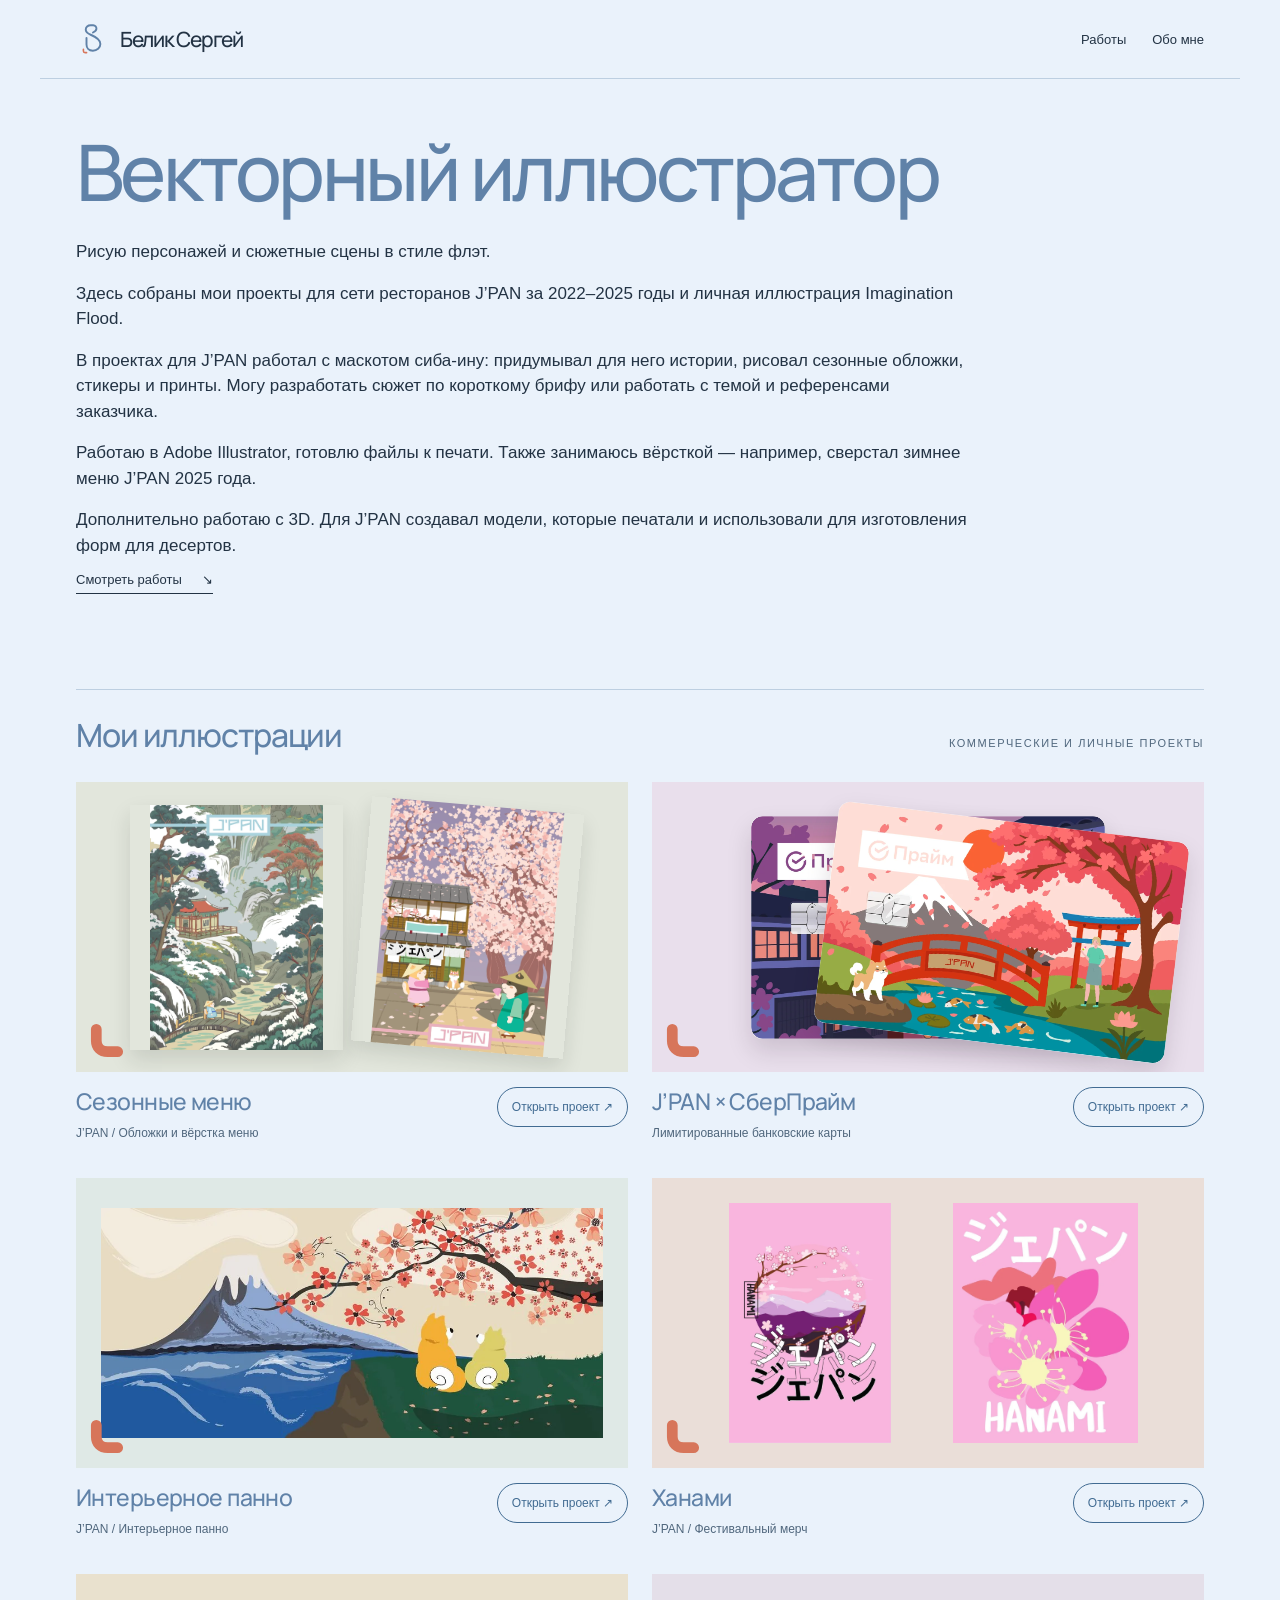
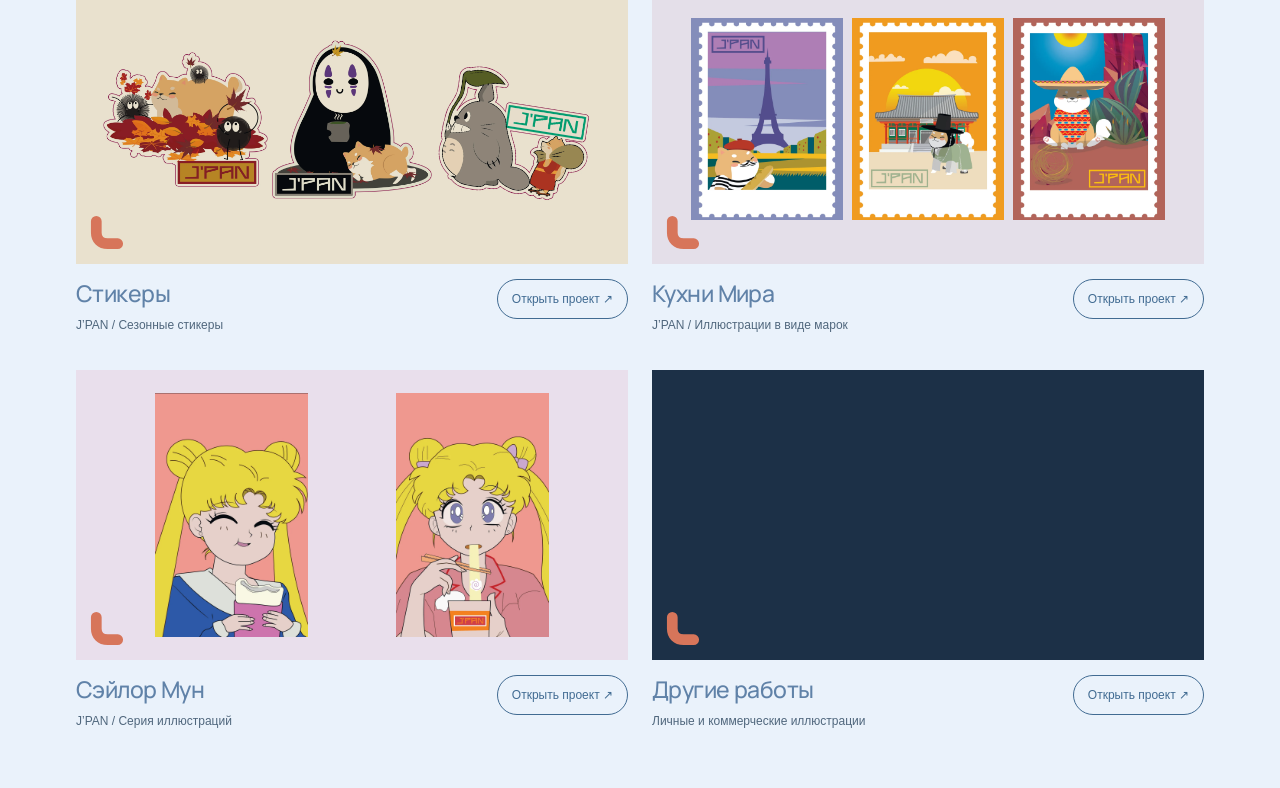
==== commit 89b6848c: "Merge the biography into the introduction and streamline portfolio transitions" ====
--- a/index.html
+++ b/index.html
@@ -9,10 +9,10 @@
 <title>Сергей Белик — коммерческая векторная иллюстрация</title>
 <link href="favicon.svg" rel="icon" type="image/svg+xml"/>
 <link href="assets/fonts/manrope-medium.woff" rel="preload" as="font" type="font/woff" crossorigin="anonymous"/>
-<link href="styles.css?v=20261020-layout-update" rel="stylesheet"/>
-<script defer="" src="content.js?v=20261020-layout-update"></script>
-<script defer src="text-content.js?v=20261020-layout-update"></script>
-<script defer="" src="script.js?v=20261020-layout-update"></script>
+<link href="styles.css?v=20261020-intro-refinement" rel="stylesheet"/>
+<script defer="" src="content.js?v=20261020-intro-refinement"></script>
+<script defer src="text-content.js?v=20261020-intro-refinement"></script>
+<script defer="" src="script.js?v=20261020-intro-refinement"></script>
 </head>
 <body>
 <div id="sergey-portfolio-concept">
@@ -21,19 +21,16 @@
 <nav aria-label="Навигация портфолио" class="sp-nav"><button class="cursor-interaction" data-jump="sp-work" type="button" data-text="ui.navWork">Работы</button><button class="cursor-interaction" data-jump="sp-about" type="button" data-text="ui.navAbout">Обо мне</button></nav>
 </header>
 <main class="sp-home">
-<section class="sp-intro">
+<section class="sp-intro" id="sp-about">
 <div><h1 data-text="home.heading">Векторный иллюстратор</h1></div>
-<div class="sp-intro-copy"><p data-text="home.intro">Рисую персонажей и сюжетные сцены в стиле флэт.</p><p data-text="home.introExtra">Здесь собраны мои проекты для сети ресторанов J’PAN за 2022–2025 годы и личная иллюстрация Imagination Flood.</p><button class="sp-text-link cursor-interaction" data-jump="sp-work" type="button"><span data-text="ui.viewWork">Смотреть работы</span> <span aria-hidden="true">↘</span></button></div>
+<div class="sp-intro-copy"><p data-text="home.intro">Рисую персонажей и сюжетные сцены в стиле флэт.</p><p data-text="home.introExtra">Здесь собраны мои проекты для сети ресторанов J’PAN за 2022–2025 годы и личная иллюстрация Imagination Flood.</p><p data-text="home.aboutIntro">В проектах для J’PAN работал с маскотом сиба-ину: придумывал для него истории, рисовал сезонные обложки, стикеры и принты. Могу разработать сюжет по короткому брифу или работать с темой и референсами заказчика.</p><p data-text="home.aboutExtra">Работаю в Adobe Illustrator, готовлю файлы к печати. Также занимаюсь вёрсткой — например, сверстал зимнее меню J’PAN 2025 года.</p><p data-text="home.about3d">Дополнительно работаю с 3D. Для J’PAN создавал модели, которые печатали и использовали для изготовления форм для десертов.</p><button class="sp-text-link cursor-interaction" data-jump="sp-work" type="button"><span data-text="ui.viewWork">Смотреть работы</span> <span aria-hidden="true">↘</span></button></div>
 </section>
-<section class="sp-about" id="sp-about"><div><p class="sp-label" data-text="home.aboutEyebrow">Сергей Белик / Коммерческий иллюстратор</p><h2 data-text="home.aboutTitle">Обо мне</h2></div><div class="sp-about-copy"><p data-text="home.aboutIntro">В проектах для J’PAN работал с маскотом сиба-ину: придумывал для него истории, рисовал сезонные обложки, стикеры и принты. Могу разработать сюжет по короткому брифу или работать с темой и референсами заказчика.</p><p data-text="home.aboutExtra">Работаю в Adobe Illustrator, готовлю файлы к печати. Также занимаюсь вёрсткой — например, сверстал зимнее меню J’PAN 2025 года.
-
-Дополнительно работаю с 3D. Для J’PAN создавал модели, которые печатали и использовали для изготовления форм для десертов.</p></div></section>
 
 <section class="sp-section" id="sp-work">
 <div class="sp-section-head"><h2 data-text="home.worksTitle">Мои иллюстрации</h2><span class="sp-label" data-text="home.worksLabel">Коммерческие и личные проекты</span></div>
 <div class="sp-grid">
 
-<button aria-label="Открыть проект: Сезонные меню J’PAN" class="sp-project cursor-interaction" data-project="menus" type="button"><span class="sp-project-art sp-menus"><svg class="sp-project-corner" viewBox="423 818 108 111" aria-hidden="true" focusable="false"><path d="M443 838 L443 874 C443 895 457 909 479 909 L511 909"/></svg><img alt="Зимняя обложка J’PAN" data-asset="winterFront" decoding="async" height="3600" loading="lazy" src="assets/previews/winter25a_back.webp" width="2546"/><img alt="Весенняя обложка Ханами" data-asset="springFront" decoding="async" height="3600" loading="lazy" src="assets/previews/hanami_front.webp" width="2546"/></span><span class="sp-project-meta"><span><span class="sp-project-title">Сезонные меню</span><span class="sp-project-label">J’PAN / Обложки и вёрстка меню</span></span><span aria-hidden="true" class="sp-arrow">Открыть проект ↗</span></span></button><button aria-label="Открыть проект: J’PAN × СберПрайм" class="sp-project cursor-interaction" data-project="bank" type="button"><span class="sp-project-art sp-bank"><svg class="sp-project-corner" viewBox="423 818 108 111" aria-hidden="true" focusable="false"><path d="M443 838 L443 874 C443 895 457 909 479 909 L511 909"/></svg><img alt="Банковская карта с ночной улицей" data-asset="bankNight" decoding="async" height="2270" loading="lazy" src="assets/previews/sber-night-final.webp" width="3600"/><img alt="Банковская карта с садом и сакурой" data-asset="bankSpring" decoding="async" height="2270" loading="lazy" src="assets/previews/sber-sakura-final.webp" width="3600"/></span><span class="sp-project-meta"><span><span class="sp-project-title">J’PAN × СберПрайм</span><span class="sp-project-label">Лимитированные банковские карты</span></span><span aria-hidden="true" class="sp-arrow">Открыть проект ↗</span></span></button><button aria-label="Открыть проект: Интерьерное панно" class="sp-project cursor-interaction" data-project="panel" type="button"><span class="sp-project-art sp-panel"><svg class="sp-project-corner" viewBox="423 818 108 111" aria-hidden="true" focusable="false"><path d="M443 838 L443 874 C443 895 457 909 479 909 L511 909"/></svg><img alt="Иллюстрация для интерьерного панно J’PAN" data-asset="panel" decoding="async" height="412" loading="lazy" src="assets/previews/panel-source-hi.webp" width="900"/></span><span class="sp-project-meta"><span><span class="sp-project-title">Интерьерное панно</span><span class="sp-project-label">J’PAN / Интерьерное панно</span></span><span aria-hidden="true" class="sp-arrow">Открыть проект ↗</span></span></button><button aria-label="Открыть проект: Ханами — фестивальный мерч" class="sp-project cursor-interaction" data-project="merch" type="button"><span class="sp-project-art sp-merch"><svg class="sp-project-corner" viewBox="423 818 108 111" aria-hidden="true" focusable="false"><path d="M443 838 L443 874 C443 895 457 909 479 909 L511 909"/></svg><img alt="Первый принт Ханами" data-asset="merchOne" decoding="async" height="1338" loading="lazy" src="assets/previews/hanami-print-1-cropped.webp" width="900"/><img alt="Второй принт Ханами" data-asset="merchTwo" decoding="async" height="1165" loading="lazy" src="assets/previews/hanami-print-2-cropped.webp" width="900"/></span><span class="sp-project-meta"><span><span class="sp-project-title">Ханами</span><span class="sp-project-label">J’PAN / Фестивальный мерч</span></span><span aria-hidden="true" class="sp-arrow">Открыть проект ↗</span></span></button><button aria-label="Открыть проект: Стикеры" class="sp-project cursor-interaction" data-project="stickers" type="button"><span class="sp-project-art sp-stickers"><svg class="sp-project-corner" viewBox="423 818 108 111" aria-hidden="true" focusable="false"><path d="M443 838 L443 874 C443 895 457 909 479 909 L511 909"/></svg><img alt="Осенний стикер J’PAN" data-asset="stickerOne" decoding="async" height="2000" loading="lazy" src="assets/previews/autumn-sticker-1.webp" width="2000"/><img alt="Второй осенний стикер J’PAN" data-asset="stickerTwo" decoding="async" height="2000" loading="lazy" src="assets/previews/autumn-sticker-2.webp" width="2000"/><img alt="Третий осенний стикер J’PAN" data-asset="stickerThree" decoding="async" height="2000" loading="lazy" src="assets/previews/autumn-sticker-3.webp" width="2000"/></span><span class="sp-project-meta"><span><span class="sp-project-title">Стикеры</span><span class="sp-project-label">J’PAN / Сезонные стикеры</span></span><span aria-hidden="true" class="sp-arrow">Открыть проект ↗</span></span></button><button aria-label="Открыть проект: Кухни Мира" class="sp-project cursor-interaction" data-project="series" type="button"><span class="sp-project-art sp-series"><svg class="sp-project-corner" viewBox="423 818 108 111" aria-hidden="true" focusable="false"><path d="M443 838 L443 874 C443 895 457 909 479 909 L511 909"/></svg><img alt="Первая иллюстрация серии Кухни Мира" data-asset="worldOne" decoding="async" height="2400" loading="lazy" src="assets/previews/world-cuisines-1.webp" width="1800"/><img alt="Вторая иллюстрация серии Кухни Мира" data-asset="worldTwo" decoding="async" height="2400" loading="lazy" src="assets/previews/world-cuisines-2.webp" width="1800"/><img alt="Третья иллюстрация серии Кухни Мира" data-asset="worldThree" decoding="async" height="2400" loading="lazy" src="assets/previews/world-cuisines-3.webp" width="1800"/></span><span class="sp-project-meta"><span><span class="sp-project-title">Кухни Мира</span><span class="sp-project-label">J’PAN / Иллюстрации в виде марок</span></span><span aria-hidden="true" class="sp-arrow">Открыть проект ↗</span></span></button><button aria-label="Открыть проект: Sailor Moon" class="sp-project cursor-interaction" data-project="sailor" type="button"><span class="sp-project-art sp-sailor"><svg class="sp-project-corner" viewBox="423 818 108 111" aria-hidden="true" focusable="false"><path d="M443 838 L443 874 C443 895 457 909 479 909 L511 909"/></svg><img alt="Sailor Moon — первая иллюстрация" data-asset="restored63" decoding="async" height="2600" loading="lazy" src="assets/previews/sailor-moon-1.webp" width="1625"/><img alt="Sailor Moon — вторая иллюстрация" data-asset="restored64" decoding="async" height="2600" loading="lazy" src="assets/previews/sailor-moon-2.webp" width="1625"/></span><span class="sp-project-meta"><span><span class="sp-project-title">Sailor Moon</span><span class="sp-project-label">J’PAN / Серия иллюстраций</span></span><span aria-hidden="true" class="sp-arrow">Открыть проект ↗</span></span></button><button aria-label="Открыть проект: Другие работы" class="sp-project cursor-interaction" data-project="selected" type="button"><span class="sp-project-art sp-selected"><svg class="sp-project-corner" viewBox="423 818 108 111" aria-hidden="true" focusable="false"><path d="M443 838 L443 874 C443 895 457 909 479 909 L511 909"/></svg><img alt="Книжный магазин: девушка, кот и корги среди бумажных волн и оживших книг" data-asset="imaginationFlood" decoding="async" height="1132" loading="lazy" src="assets/previews/imagination-flood.webp" width="1600"/></span><span class="sp-project-meta"><span><span class="sp-project-title">Другие работы</span><span class="sp-project-label">Личные и коммерческие иллюстрации</span></span><span aria-hidden="true" class="sp-arrow">Открыть проект ↗</span></span></button></div>
+<button aria-label="Открыть проект: Сезонные меню J’PAN" class="sp-project cursor-interaction" data-project="menus" type="button"><span class="sp-project-art sp-menus"><svg class="sp-project-corner" viewBox="423 818 108 111" aria-hidden="true" focusable="false"><path d="M443 838 L443 874 C443 895 457 909 479 909 L511 909"/></svg><img alt="Зимняя обложка J’PAN" data-asset="winterFront" decoding="async" height="3600" loading="lazy" src="assets/previews/winter25a_back.webp" width="2546"/><img alt="Весенняя обложка Ханами" data-asset="springFront" decoding="async" height="3600" loading="lazy" src="assets/previews/hanami_front.webp" width="2546"/></span><span class="sp-project-meta"><span><span class="sp-project-title">Сезонные меню</span><span class="sp-project-label">J’PAN / Обложки и вёрстка меню</span></span><span aria-hidden="true" class="sp-arrow">Открыть проект ↗</span></span></button><button aria-label="Открыть проект: J’PAN × СберПрайм" class="sp-project cursor-interaction" data-project="bank" type="button"><span class="sp-project-art sp-bank"><svg class="sp-project-corner" viewBox="423 818 108 111" aria-hidden="true" focusable="false"><path d="M443 838 L443 874 C443 895 457 909 479 909 L511 909"/></svg><img alt="Банковская карта с ночной улицей" data-asset="bankNight" decoding="async" height="2270" loading="lazy" src="assets/previews/sber-night-final.webp" width="3600"/><img alt="Банковская карта с садом и сакурой" data-asset="bankSpring" decoding="async" height="2270" loading="lazy" src="assets/previews/sber-sakura-final.webp" width="3600"/></span><span class="sp-project-meta"><span><span class="sp-project-title">J’PAN × СберПрайм</span><span class="sp-project-label">Лимитированные банковские карты</span></span><span aria-hidden="true" class="sp-arrow">Открыть проект ↗</span></span></button><button aria-label="Открыть проект: Интерьерное панно" class="sp-project cursor-interaction" data-project="panel" type="button"><span class="sp-project-art sp-panel"><svg class="sp-project-corner" viewBox="423 818 108 111" aria-hidden="true" focusable="false"><path d="M443 838 L443 874 C443 895 457 909 479 909 L511 909"/></svg><img alt="Иллюстрация для интерьерного панно J’PAN" data-asset="panel" decoding="async" height="412" loading="lazy" src="assets/previews/panel-source-hi.webp" width="900"/></span><span class="sp-project-meta"><span><span class="sp-project-title">Интерьерное панно</span><span class="sp-project-label">J’PAN / Интерьерное панно</span></span><span aria-hidden="true" class="sp-arrow">Открыть проект ↗</span></span></button><button aria-label="Открыть проект: Ханами — фестивальный мерч" class="sp-project cursor-interaction" data-project="merch" type="button"><span class="sp-project-art sp-merch"><svg class="sp-project-corner" viewBox="423 818 108 111" aria-hidden="true" focusable="false"><path d="M443 838 L443 874 C443 895 457 909 479 909 L511 909"/></svg><img alt="Первый принт Ханами" data-asset="merchOne" decoding="async" height="1338" loading="lazy" src="assets/previews/hanami-print-1-cropped.webp" width="900"/><img alt="Второй принт Ханами" data-asset="merchTwo" decoding="async" height="1165" loading="lazy" src="assets/previews/hanami-print-2-cropped.webp" width="900"/></span><span class="sp-project-meta"><span><span class="sp-project-title">Ханами</span><span class="sp-project-label">J’PAN / Фестивальный мерч</span></span><span aria-hidden="true" class="sp-arrow">Открыть проект ↗</span></span></button><button aria-label="Открыть проект: Стикеры" class="sp-project cursor-interaction" data-project="stickers" type="button"><span class="sp-project-art sp-stickers"><svg class="sp-project-corner" viewBox="423 818 108 111" aria-hidden="true" focusable="false"><path d="M443 838 L443 874 C443 895 457 909 479 909 L511 909"/></svg><img alt="Осенний стикер J’PAN" data-asset="stickerOne" decoding="async" height="2000" loading="lazy" src="assets/previews/autumn-sticker-1.webp" width="2000"/><img alt="Второй осенний стикер J’PAN" data-asset="stickerTwo" decoding="async" height="2000" loading="lazy" src="assets/previews/autumn-sticker-2.webp" width="2000"/><img alt="Третий осенний стикер J’PAN" data-asset="stickerThree" decoding="async" height="2000" loading="lazy" src="assets/previews/autumn-sticker-3.webp" width="2000"/></span><span class="sp-project-meta"><span><span class="sp-project-title">Стикеры</span><span class="sp-project-label">J’PAN / Сезонные стикеры</span></span><span aria-hidden="true" class="sp-arrow">Открыть проект ↗</span></span></button><button aria-label="Открыть проект: Кухни Мира" class="sp-project cursor-interaction" data-project="series" type="button"><span class="sp-project-art sp-series"><svg class="sp-project-corner" viewBox="423 818 108 111" aria-hidden="true" focusable="false"><path d="M443 838 L443 874 C443 895 457 909 479 909 L511 909"/></svg><img alt="Первая иллюстрация серии Кухни Мира" data-asset="worldOne" decoding="async" height="2400" loading="lazy" src="assets/previews/world-cuisines-1.webp" width="1800"/><img alt="Вторая иллюстрация серии Кухни Мира" data-asset="worldTwo" decoding="async" height="2400" loading="lazy" src="assets/previews/world-cuisines-2.webp" width="1800"/><img alt="Третья иллюстрация серии Кухни Мира" data-asset="worldThree" decoding="async" height="2400" loading="lazy" src="assets/previews/world-cuisines-3.webp" width="1800"/></span><span class="sp-project-meta"><span><span class="sp-project-title">Кухни Мира</span><span class="sp-project-label">J’PAN / Иллюстрации в виде марок</span></span><span aria-hidden="true" class="sp-arrow">Открыть проект ↗</span></span></button><button aria-label="Открыть проект: Сэйлор Мун" class="sp-project cursor-interaction" data-project="sailor" type="button"><span class="sp-project-art sp-sailor"><svg class="sp-project-corner" viewBox="423 818 108 111" aria-hidden="true" focusable="false"><path d="M443 838 L443 874 C443 895 457 909 479 909 L511 909"/></svg><img alt="Сэйлор Мун — первая иллюстрация" data-asset="restored63" decoding="async" height="2600" loading="lazy" src="assets/previews/sailor-moon-1.webp" width="1625"/><img alt="Сэйлор Мун — вторая иллюстрация" data-asset="restored64" decoding="async" height="2600" loading="lazy" src="assets/previews/sailor-moon-2.webp" width="1625"/></span><span class="sp-project-meta"><span><span class="sp-project-title">Сэйлор Мун</span><span class="sp-project-label">J’PAN / Серия иллюстраций</span></span><span aria-hidden="true" class="sp-arrow">Открыть проект ↗</span></span></button><button aria-label="Открыть проект: Другие работы" class="sp-project cursor-interaction" data-project="selected" type="button"><span class="sp-project-art sp-selected"><svg class="sp-project-corner" viewBox="423 818 108 111" aria-hidden="true" focusable="false"><path d="M443 838 L443 874 C443 895 457 909 479 909 L511 909"/></svg><img alt="Книжный магазин: девушка, кот и корги среди бумажных волн и оживших книг" data-asset="imaginationFlood" decoding="async" height="1132" loading="lazy" src="assets/previews/imagination-flood.webp" width="1600"/></span><span class="sp-project-meta"><span><span class="sp-project-title">Другие работы</span><span class="sp-project-label">Личные и коммерческие иллюстрации</span></span><span aria-hidden="true" class="sp-arrow">Открыть проект ↗</span></span></button></div>
 </section>
 
 </main>
@@ -44,7 +41,7 @@
 <div class="sp-case-gallery"></div>
 <div aria-label="Публикации проекта" class="sp-case-publications" hidden=""></div>
 </section>
-<footer class="sp-footer"><span><span data-text="home.footerName">Сергей Белик</span><br/><span data-text="home.footerRole">Коммерческий векторный иллюстратор</span></span><span data-text="home.footerNote">Иллюстрации для J’PAN · 2022–2025</span></footer>
+
 <span aria-live="polite" class="sr-only" data-announcement=""></span>
 <div class="sp-project-transition" role="status" tabindex="-1" aria-label="Открываем проект" hidden>
 <svg class="sp-transition-logo" viewBox="403 244 480 700" aria-hidden="true" focusable="false">
--- a/styles.css
+++ b/styles.css
@@ -14,11 +14,11 @@
     #sergey-portfolio-concept .sp-nav{display:flex;gap:26px}
     #sergey-portfolio-concept .sp-nav button{font-size:13px;padding:4px 0;border:0;background:none}
     #sergey-portfolio-concept .sp-label{font-size:11px;line-height:1.5;letter-spacing:.14em;text-transform:uppercase}
-    #sergey-portfolio-concept .sp-intro{padding:49px 36px 38px;display:grid;grid-template-columns:1.65fr 1fr;gap:28px;align-items:end}
+    #sergey-portfolio-concept .sp-intro{padding:49px 36px 38px;display:grid;grid-template-columns:1fr;gap:24px;align-items:start}
     #sergey-portfolio-concept .sp-intro .sp-label{color:var(--accent);margin-bottom:22px}
     #sergey-portfolio-concept h1{font-weight:500;font-size:clamp(40px,6.9vw,78px);line-height:1.12;letter-spacing:-.045em}
     #sergey-portfolio-concept [data-text="home.heading"],#sergey-portfolio-concept [data-case-description],#sergey-portfolio-concept .sp-intro-copy p,#sergey-portfolio-concept .sp-about-copy p{white-space:pre-line}
-    #sergey-portfolio-concept .sp-intro-copy{max-width:360px;padding-bottom:5px}
+    #sergey-portfolio-concept .sp-intro-copy{max-width:900px;padding-bottom:5px}
     #sergey-portfolio-concept .sp-intro-copy p{font-size:17px;line-height:1.5}
     #sergey-portfolio-concept .sp-intro-copy p+p{margin-top:16px}
     #sergey-portfolio-concept .sp-text-link{display:inline-flex;align-items:center;gap:20px;padding:14px 0 6px;background:none;border:0;border-bottom:1px solid var(--ink);font-size:13px}
@@ -195,11 +195,11 @@
 
 /* The clicked card's corner lands on the logo, then completes its orbit. */
 #sergey-portfolio-concept .sp-project-transition{position:fixed;inset:0;z-index:9999;display:grid;place-items:center;pointer-events:all}
-#sergey-portfolio-concept .sp-project-transition::before{content:'';position:absolute;inset:0;background:var(--paper);animation:sp-transition-wash .24s ease-out both}
-#sergey-portfolio-concept .sp-transition-logo{position:relative;display:block;width:clamp(112px,24vw,152px);height:auto;overflow:visible;animation:sp-transition-wash .24s ease-out both}
+#sergey-portfolio-concept .sp-project-transition::before{content:'';position:absolute;inset:0;background:var(--paper);animation:sp-transition-wash .192s ease-out both}
+#sergey-portfolio-concept .sp-transition-logo{position:relative;display:block;width:clamp(112px,24vw,152px);height:auto;overflow:visible;animation:sp-transition-wash .192s ease-out both}
 #sergey-portfolio-concept .sp-transition-blue{fill:none;stroke:#6082A8;stroke-width:41;stroke-linecap:round;stroke-linejoin:round}
 #sergey-portfolio-concept .sp-transition-orbit{fill:none;stroke:var(--corner);stroke-width:34;stroke-linecap:round;stroke-linejoin:round;stroke-dasharray:var(--sp-orbit-rest,5.7 94.3);stroke-dashoffset:0;visibility:hidden}
-#sergey-portfolio-concept .sp-transition-arrived .sp-transition-orbit{visibility:visible;animation:sp-corner-orbit 1s linear both}
+#sergey-portfolio-concept .sp-transition-arrived .sp-transition-orbit{visibility:visible;animation:sp-corner-orbit .8s linear both}
 #sergey-portfolio-concept .sp-project-corner{position:absolute;left:14px;bottom:14px;z-index:3;width:34px;height:35px;pointer-events:none}
 #sergey-portfolio-concept .sp-project-corner path,#sergey-portfolio-concept .sp-transition-flyer path{fill:none;stroke:var(--corner);stroke-linecap:round;stroke-linejoin:round}
 #sergey-portfolio-concept .sp-project-corner path{stroke-width:34}
@@ -207,7 +207,7 @@
 #sergey-portfolio-concept .sp-project-is-opening .sp-project-art{animation:none}
 #sergey-portfolio-concept .sp-transition-flyer{position:fixed;left:0;top:0;width:100%;height:100%;z-index:1;overflow:visible;pointer-events:none}
 #sergey-portfolio-concept .sp-transition-reverse::before,#sergey-portfolio-concept .sp-transition-reverse .sp-transition-logo{animation:none;opacity:1}
-#sergey-portfolio-concept .sp-transition-reverse.sp-transition-returning::before,#sergey-portfolio-concept .sp-transition-reverse.sp-transition-returning .sp-transition-logo{animation:sp-transition-wash .24s ease-in reverse both}
+#sergey-portfolio-concept .sp-transition-reverse.sp-transition-returning::before,#sergey-portfolio-concept .sp-transition-reverse.sp-transition-returning .sp-transition-logo{animation:sp-transition-wash .192s ease-in reverse both}
 #sergey-portfolio-concept .sp-transition-reverse.sp-transition-arrived .sp-transition-orbit{animation-direction:reverse}
 @keyframes sp-transition-wash{from{opacity:0}to{opacity:1}}
 @keyframes sp-corner-orbit{
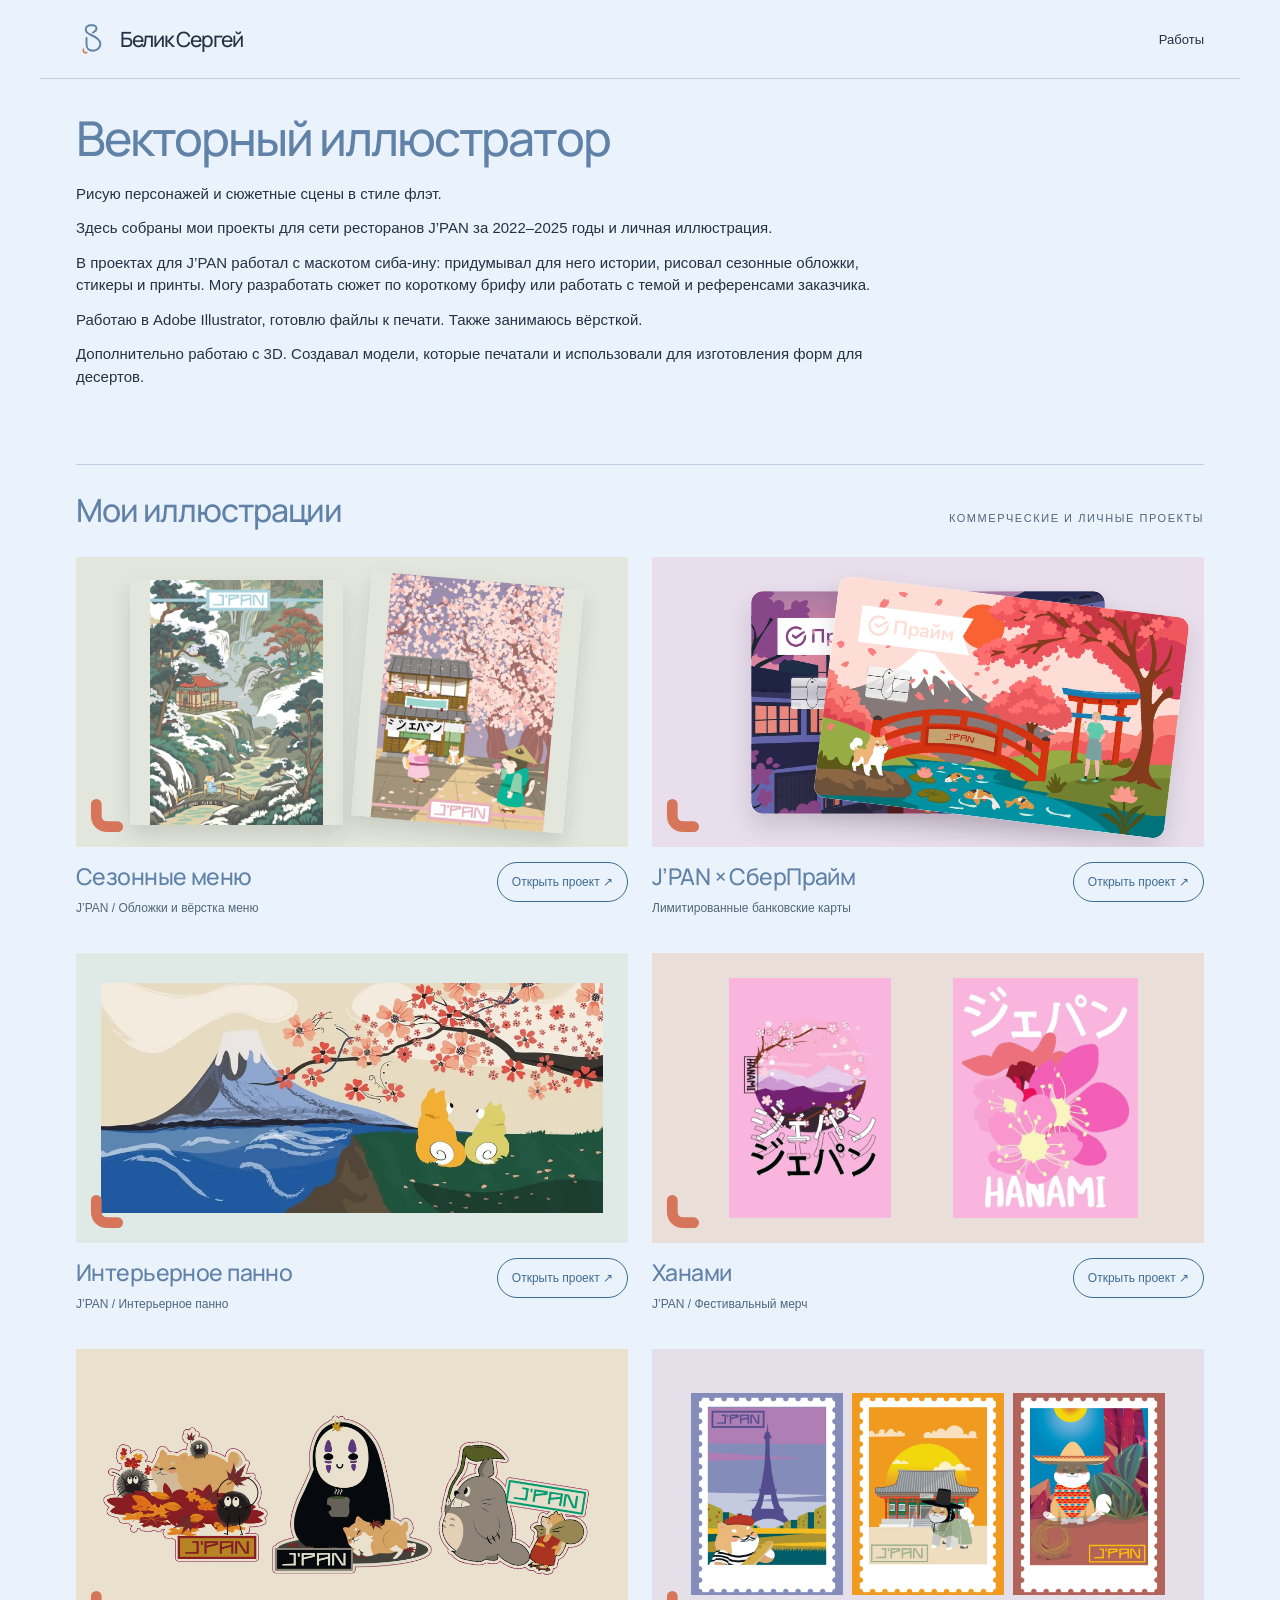
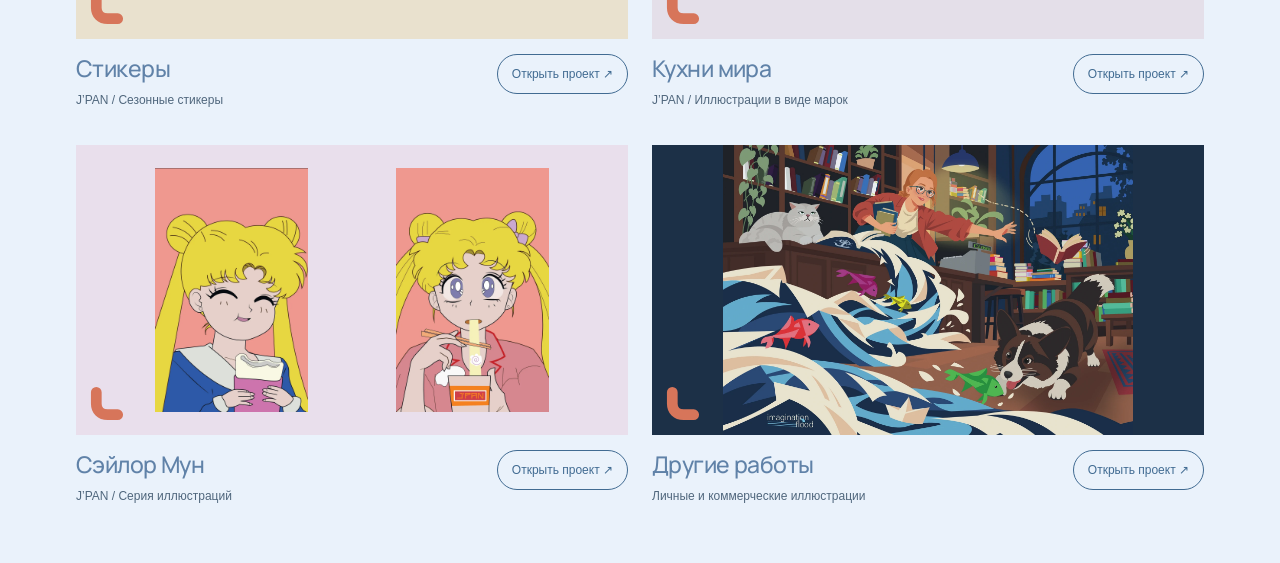
==== commit 4575342b: "Compact the introduction and unify project controls and return timing" ====
--- a/index.html
+++ b/index.html
@@ -9,28 +9,28 @@
 <title>Сергей Белик — коммерческая векторная иллюстрация</title>
 <link href="favicon.svg" rel="icon" type="image/svg+xml"/>
 <link href="assets/fonts/manrope-medium.woff" rel="preload" as="font" type="font/woff" crossorigin="anonymous"/>
-<link href="styles.css?v=20261020-intro-refinement" rel="stylesheet"/>
-<script defer="" src="content.js?v=20261020-intro-refinement"></script>
-<script defer src="text-content.js?v=20261020-intro-refinement"></script>
-<script defer="" src="script.js?v=20261020-intro-refinement"></script>
+<link href="styles.css?v=20261020-compact-layout" rel="stylesheet"/>
+<script defer="" src="content.js?v=20261020-compact-layout"></script>
+<script defer src="text-content.js?v=20261020-compact-layout"></script>
+<script defer="" src="script.js?v=20261020-compact-layout"></script>
 </head>
 <body>
 <div id="sergey-portfolio-concept">
 <header class="sp-header">
 <button aria-label="Белик Сергей — на главную" class="sp-brand cursor-interaction" data-home="" type="button"><img aria-hidden="true" class="sp-brand-mark" src="assets/sb-ribbon.svg?v=20261008-blue-orange-3" alt="" width="32" height="32"/> <span data-text="home.brandName">Белик Сергей</span></button>
-<nav aria-label="Навигация портфолио" class="sp-nav"><button class="cursor-interaction" data-jump="sp-work" type="button" data-text="ui.navWork">Работы</button><button class="cursor-interaction" data-jump="sp-about" type="button" data-text="ui.navAbout">Обо мне</button></nav>
+<nav aria-label="Навигация портфолио" class="sp-nav"><button class="cursor-interaction" data-jump="sp-work" type="button" data-text="ui.navWork">Работы</button></nav>
 </header>
 <main class="sp-home">
 <section class="sp-intro" id="sp-about">
 <div><h1 data-text="home.heading">Векторный иллюстратор</h1></div>
-<div class="sp-intro-copy"><p data-text="home.intro">Рисую персонажей и сюжетные сцены в стиле флэт.</p><p data-text="home.introExtra">Здесь собраны мои проекты для сети ресторанов J’PAN за 2022–2025 годы и личная иллюстрация Imagination Flood.</p><p data-text="home.aboutIntro">В проектах для J’PAN работал с маскотом сиба-ину: придумывал для него истории, рисовал сезонные обложки, стикеры и принты. Могу разработать сюжет по короткому брифу или работать с темой и референсами заказчика.</p><p data-text="home.aboutExtra">Работаю в Adobe Illustrator, готовлю файлы к печати. Также занимаюсь вёрсткой — например, сверстал зимнее меню J’PAN 2025 года.</p><p data-text="home.about3d">Дополнительно работаю с 3D. Для J’PAN создавал модели, которые печатали и использовали для изготовления форм для десертов.</p><button class="sp-text-link cursor-interaction" data-jump="sp-work" type="button"><span data-text="ui.viewWork">Смотреть работы</span> <span aria-hidden="true">↘</span></button></div>
+<div class="sp-intro-copy"><p data-text="home.intro">Рисую персонажей и сюжетные сцены в стиле флэт.</p><p data-text="home.introExtra">Здесь собраны мои проекты для сети ресторанов J’PAN за 2022–2025 годы и личная иллюстрация.</p><p data-text="home.aboutIntro">В проектах для J’PAN работал с маскотом сиба-ину: придумывал для него истории, рисовал сезонные обложки, стикеры и принты. Могу разработать сюжет по короткому брифу или работать с темой и референсами заказчика.</p><p data-text="home.aboutExtra">Работаю в Adobe Illustrator, готовлю файлы к печати. Также занимаюсь вёрсткой.</p><p data-text="home.about3d">Дополнительно работаю с 3D. Создавал модели, которые печатали и использовали для изготовления форм для десертов.</p></div>
 </section>
 
 <section class="sp-section" id="sp-work">
 <div class="sp-section-head"><h2 data-text="home.worksTitle">Мои иллюстрации</h2><span class="sp-label" data-text="home.worksLabel">Коммерческие и личные проекты</span></div>
 <div class="sp-grid">
 
-<button aria-label="Открыть проект: Сезонные меню J’PAN" class="sp-project cursor-interaction" data-project="menus" type="button"><span class="sp-project-art sp-menus"><svg class="sp-project-corner" viewBox="423 818 108 111" aria-hidden="true" focusable="false"><path d="M443 838 L443 874 C443 895 457 909 479 909 L511 909"/></svg><img alt="Зимняя обложка J’PAN" data-asset="winterFront" decoding="async" height="3600" loading="lazy" src="assets/previews/winter25a_back.webp" width="2546"/><img alt="Весенняя обложка Ханами" data-asset="springFront" decoding="async" height="3600" loading="lazy" src="assets/previews/hanami_front.webp" width="2546"/></span><span class="sp-project-meta"><span><span class="sp-project-title">Сезонные меню</span><span class="sp-project-label">J’PAN / Обложки и вёрстка меню</span></span><span aria-hidden="true" class="sp-arrow">Открыть проект ↗</span></span></button><button aria-label="Открыть проект: J’PAN × СберПрайм" class="sp-project cursor-interaction" data-project="bank" type="button"><span class="sp-project-art sp-bank"><svg class="sp-project-corner" viewBox="423 818 108 111" aria-hidden="true" focusable="false"><path d="M443 838 L443 874 C443 895 457 909 479 909 L511 909"/></svg><img alt="Банковская карта с ночной улицей" data-asset="bankNight" decoding="async" height="2270" loading="lazy" src="assets/previews/sber-night-final.webp" width="3600"/><img alt="Банковская карта с садом и сакурой" data-asset="bankSpring" decoding="async" height="2270" loading="lazy" src="assets/previews/sber-sakura-final.webp" width="3600"/></span><span class="sp-project-meta"><span><span class="sp-project-title">J’PAN × СберПрайм</span><span class="sp-project-label">Лимитированные банковские карты</span></span><span aria-hidden="true" class="sp-arrow">Открыть проект ↗</span></span></button><button aria-label="Открыть проект: Интерьерное панно" class="sp-project cursor-interaction" data-project="panel" type="button"><span class="sp-project-art sp-panel"><svg class="sp-project-corner" viewBox="423 818 108 111" aria-hidden="true" focusable="false"><path d="M443 838 L443 874 C443 895 457 909 479 909 L511 909"/></svg><img alt="Иллюстрация для интерьерного панно J’PAN" data-asset="panel" decoding="async" height="412" loading="lazy" src="assets/previews/panel-source-hi.webp" width="900"/></span><span class="sp-project-meta"><span><span class="sp-project-title">Интерьерное панно</span><span class="sp-project-label">J’PAN / Интерьерное панно</span></span><span aria-hidden="true" class="sp-arrow">Открыть проект ↗</span></span></button><button aria-label="Открыть проект: Ханами — фестивальный мерч" class="sp-project cursor-interaction" data-project="merch" type="button"><span class="sp-project-art sp-merch"><svg class="sp-project-corner" viewBox="423 818 108 111" aria-hidden="true" focusable="false"><path d="M443 838 L443 874 C443 895 457 909 479 909 L511 909"/></svg><img alt="Первый принт Ханами" data-asset="merchOne" decoding="async" height="1338" loading="lazy" src="assets/previews/hanami-print-1-cropped.webp" width="900"/><img alt="Второй принт Ханами" data-asset="merchTwo" decoding="async" height="1165" loading="lazy" src="assets/previews/hanami-print-2-cropped.webp" width="900"/></span><span class="sp-project-meta"><span><span class="sp-project-title">Ханами</span><span class="sp-project-label">J’PAN / Фестивальный мерч</span></span><span aria-hidden="true" class="sp-arrow">Открыть проект ↗</span></span></button><button aria-label="Открыть проект: Стикеры" class="sp-project cursor-interaction" data-project="stickers" type="button"><span class="sp-project-art sp-stickers"><svg class="sp-project-corner" viewBox="423 818 108 111" aria-hidden="true" focusable="false"><path d="M443 838 L443 874 C443 895 457 909 479 909 L511 909"/></svg><img alt="Осенний стикер J’PAN" data-asset="stickerOne" decoding="async" height="2000" loading="lazy" src="assets/previews/autumn-sticker-1.webp" width="2000"/><img alt="Второй осенний стикер J’PAN" data-asset="stickerTwo" decoding="async" height="2000" loading="lazy" src="assets/previews/autumn-sticker-2.webp" width="2000"/><img alt="Третий осенний стикер J’PAN" data-asset="stickerThree" decoding="async" height="2000" loading="lazy" src="assets/previews/autumn-sticker-3.webp" width="2000"/></span><span class="sp-project-meta"><span><span class="sp-project-title">Стикеры</span><span class="sp-project-label">J’PAN / Сезонные стикеры</span></span><span aria-hidden="true" class="sp-arrow">Открыть проект ↗</span></span></button><button aria-label="Открыть проект: Кухни Мира" class="sp-project cursor-interaction" data-project="series" type="button"><span class="sp-project-art sp-series"><svg class="sp-project-corner" viewBox="423 818 108 111" aria-hidden="true" focusable="false"><path d="M443 838 L443 874 C443 895 457 909 479 909 L511 909"/></svg><img alt="Первая иллюстрация серии Кухни Мира" data-asset="worldOne" decoding="async" height="2400" loading="lazy" src="assets/previews/world-cuisines-1.webp" width="1800"/><img alt="Вторая иллюстрация серии Кухни Мира" data-asset="worldTwo" decoding="async" height="2400" loading="lazy" src="assets/previews/world-cuisines-2.webp" width="1800"/><img alt="Третья иллюстрация серии Кухни Мира" data-asset="worldThree" decoding="async" height="2400" loading="lazy" src="assets/previews/world-cuisines-3.webp" width="1800"/></span><span class="sp-project-meta"><span><span class="sp-project-title">Кухни Мира</span><span class="sp-project-label">J’PAN / Иллюстрации в виде марок</span></span><span aria-hidden="true" class="sp-arrow">Открыть проект ↗</span></span></button><button aria-label="Открыть проект: Сэйлор Мун" class="sp-project cursor-interaction" data-project="sailor" type="button"><span class="sp-project-art sp-sailor"><svg class="sp-project-corner" viewBox="423 818 108 111" aria-hidden="true" focusable="false"><path d="M443 838 L443 874 C443 895 457 909 479 909 L511 909"/></svg><img alt="Сэйлор Мун — первая иллюстрация" data-asset="restored63" decoding="async" height="2600" loading="lazy" src="assets/previews/sailor-moon-1.webp" width="1625"/><img alt="Сэйлор Мун — вторая иллюстрация" data-asset="restored64" decoding="async" height="2600" loading="lazy" src="assets/previews/sailor-moon-2.webp" width="1625"/></span><span class="sp-project-meta"><span><span class="sp-project-title">Сэйлор Мун</span><span class="sp-project-label">J’PAN / Серия иллюстраций</span></span><span aria-hidden="true" class="sp-arrow">Открыть проект ↗</span></span></button><button aria-label="Открыть проект: Другие работы" class="sp-project cursor-interaction" data-project="selected" type="button"><span class="sp-project-art sp-selected"><svg class="sp-project-corner" viewBox="423 818 108 111" aria-hidden="true" focusable="false"><path d="M443 838 L443 874 C443 895 457 909 479 909 L511 909"/></svg><img alt="Книжный магазин: девушка, кот и корги среди бумажных волн и оживших книг" data-asset="imaginationFlood" decoding="async" height="1132" loading="lazy" src="assets/previews/imagination-flood.webp" width="1600"/></span><span class="sp-project-meta"><span><span class="sp-project-title">Другие работы</span><span class="sp-project-label">Личные и коммерческие иллюстрации</span></span><span aria-hidden="true" class="sp-arrow">Открыть проект ↗</span></span></button></div>
+<button aria-label="Открыть проект: Сезонные меню J’PAN" class="sp-project cursor-interaction" data-project="menus" type="button"><span class="sp-project-art sp-menus"><svg class="sp-project-corner" viewBox="423 818 108 111" aria-hidden="true" focusable="false"><path d="M443 838 L443 874 C443 895 457 909 479 909 L511 909"/></svg><img alt="Зимняя обложка J’PAN" data-asset="winterFront" decoding="async" height="3600" loading="lazy" src="assets/previews/winter25a_back.webp" width="2546"/><img alt="Весенняя обложка Ханами" data-asset="springFront" decoding="async" height="3600" loading="lazy" src="assets/previews/hanami_front.webp" width="2546"/></span><span class="sp-project-meta"><span><span class="sp-project-title">Сезонные меню</span><span class="sp-project-label">J’PAN / Обложки и вёрстка меню</span></span><span aria-hidden="true" class="sp-arrow">Открыть проект ↗</span></span></button><button aria-label="Открыть проект: J’PAN × СберПрайм" class="sp-project cursor-interaction" data-project="bank" type="button"><span class="sp-project-art sp-bank"><svg class="sp-project-corner" viewBox="423 818 108 111" aria-hidden="true" focusable="false"><path d="M443 838 L443 874 C443 895 457 909 479 909 L511 909"/></svg><img alt="Банковская карта с ночной улицей" data-asset="bankNight" decoding="async" height="2270" loading="lazy" src="assets/previews/sber-night-final.webp" width="3600"/><img alt="Банковская карта с садом и сакурой" data-asset="bankSpring" decoding="async" height="2270" loading="lazy" src="assets/previews/sber-sakura-final.webp" width="3600"/></span><span class="sp-project-meta"><span><span class="sp-project-title">J’PAN × СберПрайм</span><span class="sp-project-label">Лимитированные банковские карты</span></span><span aria-hidden="true" class="sp-arrow">Открыть проект ↗</span></span></button><button aria-label="Открыть проект: Интерьерное панно" class="sp-project cursor-interaction" data-project="panel" type="button"><span class="sp-project-art sp-panel"><svg class="sp-project-corner" viewBox="423 818 108 111" aria-hidden="true" focusable="false"><path d="M443 838 L443 874 C443 895 457 909 479 909 L511 909"/></svg><img alt="Иллюстрация для интерьерного панно J’PAN" data-asset="panel" decoding="async" height="412" loading="lazy" src="assets/previews/panel-source-hi.webp" width="900"/></span><span class="sp-project-meta"><span><span class="sp-project-title">Интерьерное панно</span><span class="sp-project-label">J’PAN / Интерьерное панно</span></span><span aria-hidden="true" class="sp-arrow">Открыть проект ↗</span></span></button><button aria-label="Открыть проект: Ханами — фестивальный мерч" class="sp-project cursor-interaction" data-project="merch" type="button"><span class="sp-project-art sp-merch"><svg class="sp-project-corner" viewBox="423 818 108 111" aria-hidden="true" focusable="false"><path d="M443 838 L443 874 C443 895 457 909 479 909 L511 909"/></svg><img alt="Первый принт Ханами" data-asset="merchOne" decoding="async" height="1338" loading="lazy" src="assets/previews/hanami-print-1-cropped.webp" width="900"/><img alt="Второй принт Ханами" data-asset="merchTwo" decoding="async" height="1165" loading="lazy" src="assets/previews/hanami-print-2-cropped.webp" width="900"/></span><span class="sp-project-meta"><span><span class="sp-project-title">Ханами</span><span class="sp-project-label">J’PAN / Фестивальный мерч</span></span><span aria-hidden="true" class="sp-arrow">Открыть проект ↗</span></span></button><button aria-label="Открыть проект: Стикеры" class="sp-project cursor-interaction" data-project="stickers" type="button"><span class="sp-project-art sp-stickers"><svg class="sp-project-corner" viewBox="423 818 108 111" aria-hidden="true" focusable="false"><path d="M443 838 L443 874 C443 895 457 909 479 909 L511 909"/></svg><img alt="Осенний стикер J’PAN" data-asset="stickerOne" decoding="async" height="2000" loading="lazy" src="assets/previews/autumn-sticker-1.webp" width="2000"/><img alt="Второй осенний стикер J’PAN" data-asset="stickerTwo" decoding="async" height="2000" loading="lazy" src="assets/previews/autumn-sticker-2.webp" width="2000"/><img alt="Третий осенний стикер J’PAN" data-asset="stickerThree" decoding="async" height="2000" loading="lazy" src="assets/previews/autumn-sticker-3.webp" width="2000"/></span><span class="sp-project-meta"><span><span class="sp-project-title">Стикеры</span><span class="sp-project-label">J’PAN / Сезонные стикеры</span></span><span aria-hidden="true" class="sp-arrow">Открыть проект ↗</span></span></button><button aria-label="Открыть проект: Кухни мира" class="sp-project cursor-interaction" data-project="series" type="button"><span class="sp-project-art sp-series"><svg class="sp-project-corner" viewBox="423 818 108 111" aria-hidden="true" focusable="false"><path d="M443 838 L443 874 C443 895 457 909 479 909 L511 909"/></svg><img alt="Первая иллюстрация серии Кухни мира" data-asset="worldOne" decoding="async" height="2400" loading="lazy" src="assets/previews/world-cuisines-1.webp" width="1800"/><img alt="Вторая иллюстрация серии Кухни мира" data-asset="worldTwo" decoding="async" height="2400" loading="lazy" src="assets/previews/world-cuisines-2.webp" width="1800"/><img alt="Третья иллюстрация серии Кухни мира" data-asset="worldThree" decoding="async" height="2400" loading="lazy" src="assets/previews/world-cuisines-3.webp" width="1800"/></span><span class="sp-project-meta"><span><span class="sp-project-title">Кухни мира</span><span class="sp-project-label">J’PAN / Иллюстрации в виде марок</span></span><span aria-hidden="true" class="sp-arrow">Открыть проект ↗</span></span></button><button aria-label="Открыть проект: Сэйлор Мун" class="sp-project cursor-interaction" data-project="sailor" type="button"><span class="sp-project-art sp-sailor"><svg class="sp-project-corner" viewBox="423 818 108 111" aria-hidden="true" focusable="false"><path d="M443 838 L443 874 C443 895 457 909 479 909 L511 909"/></svg><img alt="Сэйлор Мун — первая иллюстрация" data-asset="restored63" decoding="async" height="2600" loading="lazy" src="assets/previews/sailor-moon-1.webp" width="1625"/><img alt="Сэйлор Мун — вторая иллюстрация" data-asset="restored64" decoding="async" height="2600" loading="lazy" src="assets/previews/sailor-moon-2.webp" width="1625"/></span><span class="sp-project-meta"><span><span class="sp-project-title">Сэйлор Мун</span><span class="sp-project-label">J’PAN / Серия иллюстраций</span></span><span aria-hidden="true" class="sp-arrow">Открыть проект ↗</span></span></button><button aria-label="Открыть проект: Другие работы" class="sp-project cursor-interaction" data-project="selected" type="button"><span class="sp-project-art sp-selected"><svg class="sp-project-corner" viewBox="423 818 108 111" aria-hidden="true" focusable="false"><path d="M443 838 L443 874 C443 895 457 909 479 909 L511 909"/></svg><img alt="Книжный магазин: девушка, кот и корги среди бумажных волн и оживших книг" data-asset="imaginationFlood" decoding="async" height="1132" loading="lazy" src="assets/previews/imagination-flood.webp" width="1600"/></span><span class="sp-project-meta"><span><span class="sp-project-title">Другие работы</span><span class="sp-project-label">Личные и коммерческие иллюстрации</span></span><span aria-hidden="true" class="sp-arrow">Открыть проект ↗</span></span></button></div>
 </section>
 
 </main>
@@ -38,6 +38,7 @@
 <button aria-label="Назад ко всем работам" class="sp-case-back cursor-interaction" data-return="" type="button"><span aria-hidden="true">←</span> <span data-text="ui.back">Назад</span></button>
 <div class="sp-case-head"><div><p class="sp-label" data-case-label=""></p><h2 data-case-title=""></h2></div><p data-case-description=""></p></div>
 <nav aria-label="Разделы проекта" class="sp-case-nav" hidden=""></nav>
+<div class="sp-case-divider" aria-hidden="true"></div>
 <div class="sp-case-gallery"></div>
 <div aria-label="Публикации проекта" class="sp-case-publications" hidden=""></div>
 </section>
--- a/styles.css
+++ b/styles.css
@@ -14,13 +14,13 @@
     #sergey-portfolio-concept .sp-nav{display:flex;gap:26px}
     #sergey-portfolio-concept .sp-nav button{font-size:13px;padding:4px 0;border:0;background:none}
     #sergey-portfolio-concept .sp-label{font-size:11px;line-height:1.5;letter-spacing:.14em;text-transform:uppercase}
-    #sergey-portfolio-concept .sp-intro{padding:49px 36px 38px;display:grid;grid-template-columns:1fr;gap:24px;align-items:start}
+    #sergey-portfolio-concept .sp-intro{padding:32px 36px 24px;display:grid;grid-template-columns:1fr;gap:18px;align-items:start}
     #sergey-portfolio-concept .sp-intro .sp-label{color:var(--accent);margin-bottom:22px}
-    #sergey-portfolio-concept h1{font-weight:500;font-size:clamp(40px,6.9vw,78px);line-height:1.12;letter-spacing:-.045em}
+    #sergey-portfolio-concept h1{font-weight:500;font-size:clamp(32px,4vw,48px);line-height:1.12;letter-spacing:-.045em}
     #sergey-portfolio-concept [data-text="home.heading"],#sergey-portfolio-concept [data-case-description],#sergey-portfolio-concept .sp-intro-copy p,#sergey-portfolio-concept .sp-about-copy p{white-space:pre-line}
-    #sergey-portfolio-concept .sp-intro-copy{max-width:900px;padding-bottom:5px}
-    #sergey-portfolio-concept .sp-intro-copy p{font-size:17px;line-height:1.5}
-    #sergey-portfolio-concept .sp-intro-copy p+p{margin-top:16px}
+    #sergey-portfolio-concept .sp-intro-copy{max-width:820px;padding-bottom:0}
+    #sergey-portfolio-concept .sp-intro-copy p{font-size:15px;line-height:1.5}
+    #sergey-portfolio-concept .sp-intro-copy p+p{margin-top:12px}
     #sergey-portfolio-concept .sp-text-link{display:inline-flex;align-items:center;gap:20px;padding:14px 0 6px;background:none;border:0;border-bottom:1px solid var(--ink);font-size:13px}
     #sergey-portfolio-concept .sp-hero{margin:0 36px}
     #sergey-portfolio-concept .sp-hero img{width:100%;aspect-ratio:2.18;object-fit:contain;background:#cde0e5}
@@ -146,7 +146,7 @@
 #sergey-portfolio-concept .sp-sailor img{width:44%;height:100%;object-fit:contain}
 #sergey-portfolio-concept .sp-case-publications{margin-top:30px}
 
-#sergey-portfolio-concept .sp-case-nav{position:sticky;top:0;z-index:2;display:flex;flex-wrap:wrap;gap:8px;padding:14px 0 18px;background:var(--paper);border-bottom:1px solid var(--rule);margin-bottom:26px}
+#sergey-portfolio-concept .sp-case-nav{position:sticky;top:0;z-index:2;display:flex;flex-wrap:wrap;gap:8px;padding:14px 0 18px;background:var(--paper);margin-bottom:0}
 #sergey-portfolio-concept .sp-case-nav button{border:1px solid var(--rule);background:none;border-radius:22px;padding:10px 14px;font-size:12px;line-height:1.5;text-align:left}
 #sergey-portfolio-concept .sp-case-nav button:hover{border-color:var(--accent);color:var(--accent)}
 #sergey-portfolio-concept .sp-gallery-heading{scroll-margin-top:130px}
@@ -234,3 +234,13 @@
 /* Keep the opening illustration complete at its natural aspect ratio. */
 #sergey-portfolio-concept .sp-case-gallery .sp-media-featured .sp-media-art{height:auto;padding:0;background:none}
 #sergey-portfolio-concept .sp-case-gallery .sp-media-featured img{height:auto;max-height:none}
+
+/* Every project has the same pair of rules, with or without section buttons. */
+#sergey-portfolio-concept .sp-case-divider{height:26px;border-top:1px solid var(--rule);border-bottom:1px solid var(--rule);margin-bottom:18px}
+#sergey-portfolio-concept .sp-case-gallery>.sp-gallery-heading:first-child{border-top:0;padding-top:0}
+@media(max-width:680px){
+ #sergey-portfolio-concept .sp-project-meta{display:grid;grid-template-columns:minmax(0,1fr) auto;align-items:start;gap:12px}
+ #sergey-portfolio-concept .sp-project-meta>span:first-child{min-width:0}
+ #sergey-portfolio-concept .sp-project-title{font-size:20px}
+ #sergey-portfolio-concept .sp-project-meta .sp-arrow{justify-self:end;align-self:start}
+}
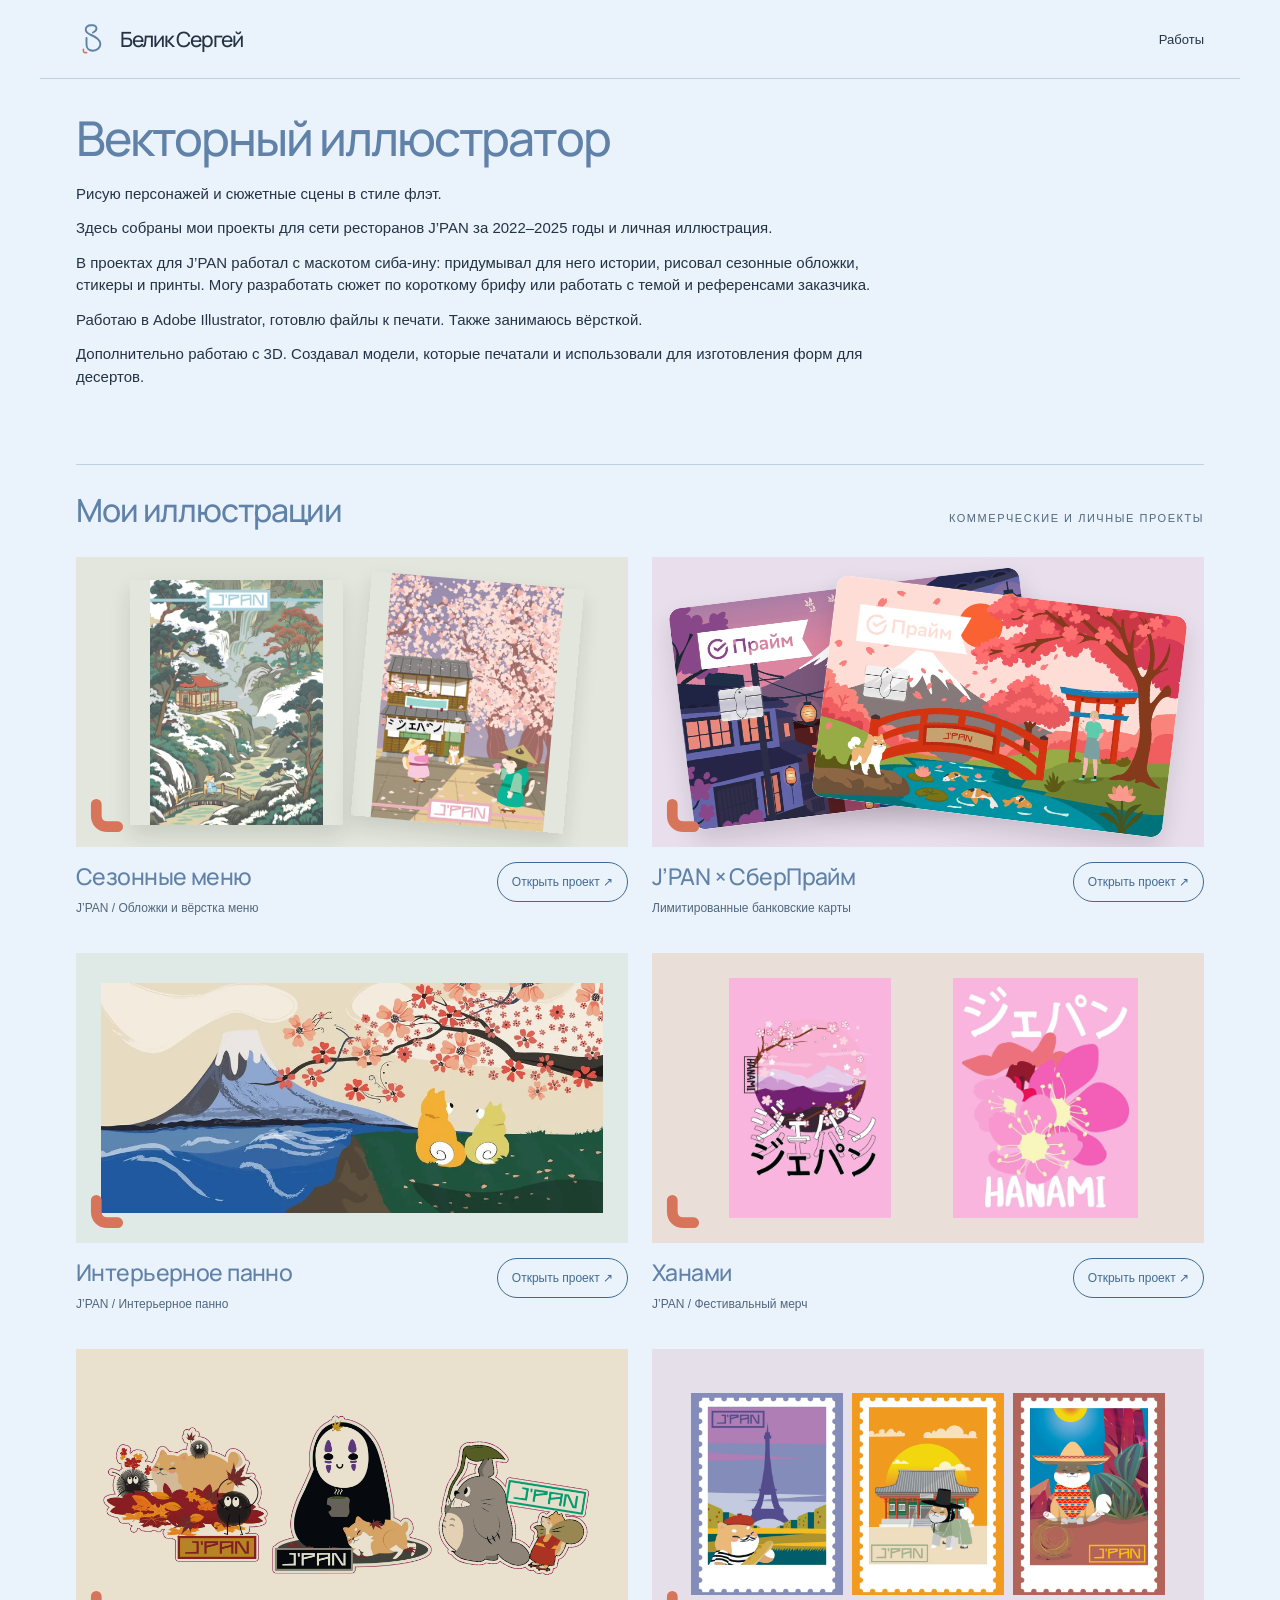
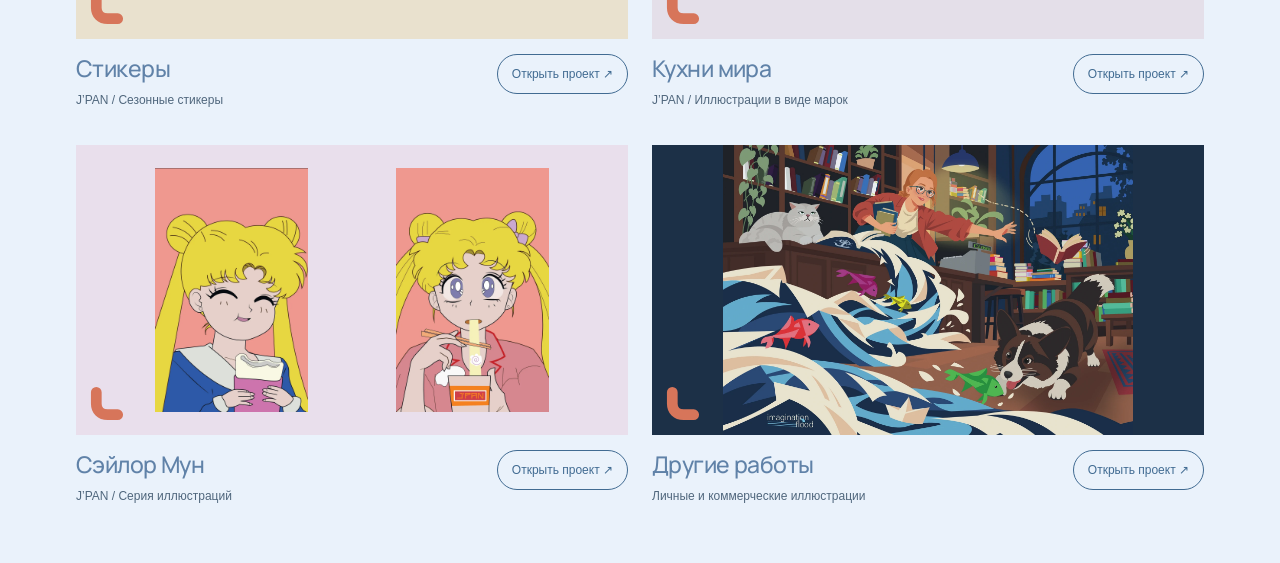
==== commit 86da59ee: "Center the two bank cards in the SberPrime project preview" ====
--- a/index.html
+++ b/index.html
@@ -9,7 +9,7 @@
 <title>Сергей Белик — коммерческая векторная иллюстрация</title>
 <link href="favicon.svg" rel="icon" type="image/svg+xml"/>
 <link href="assets/fonts/manrope-medium.woff" rel="preload" as="font" type="font/woff" crossorigin="anonymous"/>
-<link href="styles.css?v=20261020-compact-layout" rel="stylesheet"/>
+<link href="styles.css?v=20261020-bank-centered" rel="stylesheet"/>
 <script defer="" src="content.js?v=20261020-compact-layout"></script>
 <script defer src="text-content.js?v=20261020-compact-layout"></script>
 <script defer="" src="script.js?v=20261020-compact-layout"></script>
--- a/styles.css
+++ b/styles.css
@@ -40,8 +40,8 @@
     #sergey-portfolio-concept .sp-menus img:last-child{transform:rotate(5deg)}
     #sergey-portfolio-concept .sp-bank{background:light-dark(#e9dfec,#3b2c42)}
     #sergey-portfolio-concept .sp-bank img{position:absolute;width:64%;border-radius:12px;box-shadow:0 12px 24px #21112525}
-    #sergey-portfolio-concept .sp-bank img:first-child{top:31px;left:30px;transform:rotate(-7deg)}
-    #sergey-portfolio-concept .sp-bank img:last-child{bottom:29px;right:26px;transform:rotate(7deg)}
+    #sergey-portfolio-concept .sp-bank img:first-of-type{top:30px;left:28px;transform:rotate(-7deg)}
+    #sergey-portfolio-concept .sp-bank img:last-of-type{bottom:30px;right:28px;transform:rotate(7deg)}
     #sergey-portfolio-concept .sp-panel{background:light-dark(#dfe9e6,#2f413b);padding:25px}
     #sergey-portfolio-concept .sp-panel img{width:100%;max-height:235px;object-fit:contain}
     #sergey-portfolio-concept .sp-merch{background:light-dark(#eaded8,#44352d)}
